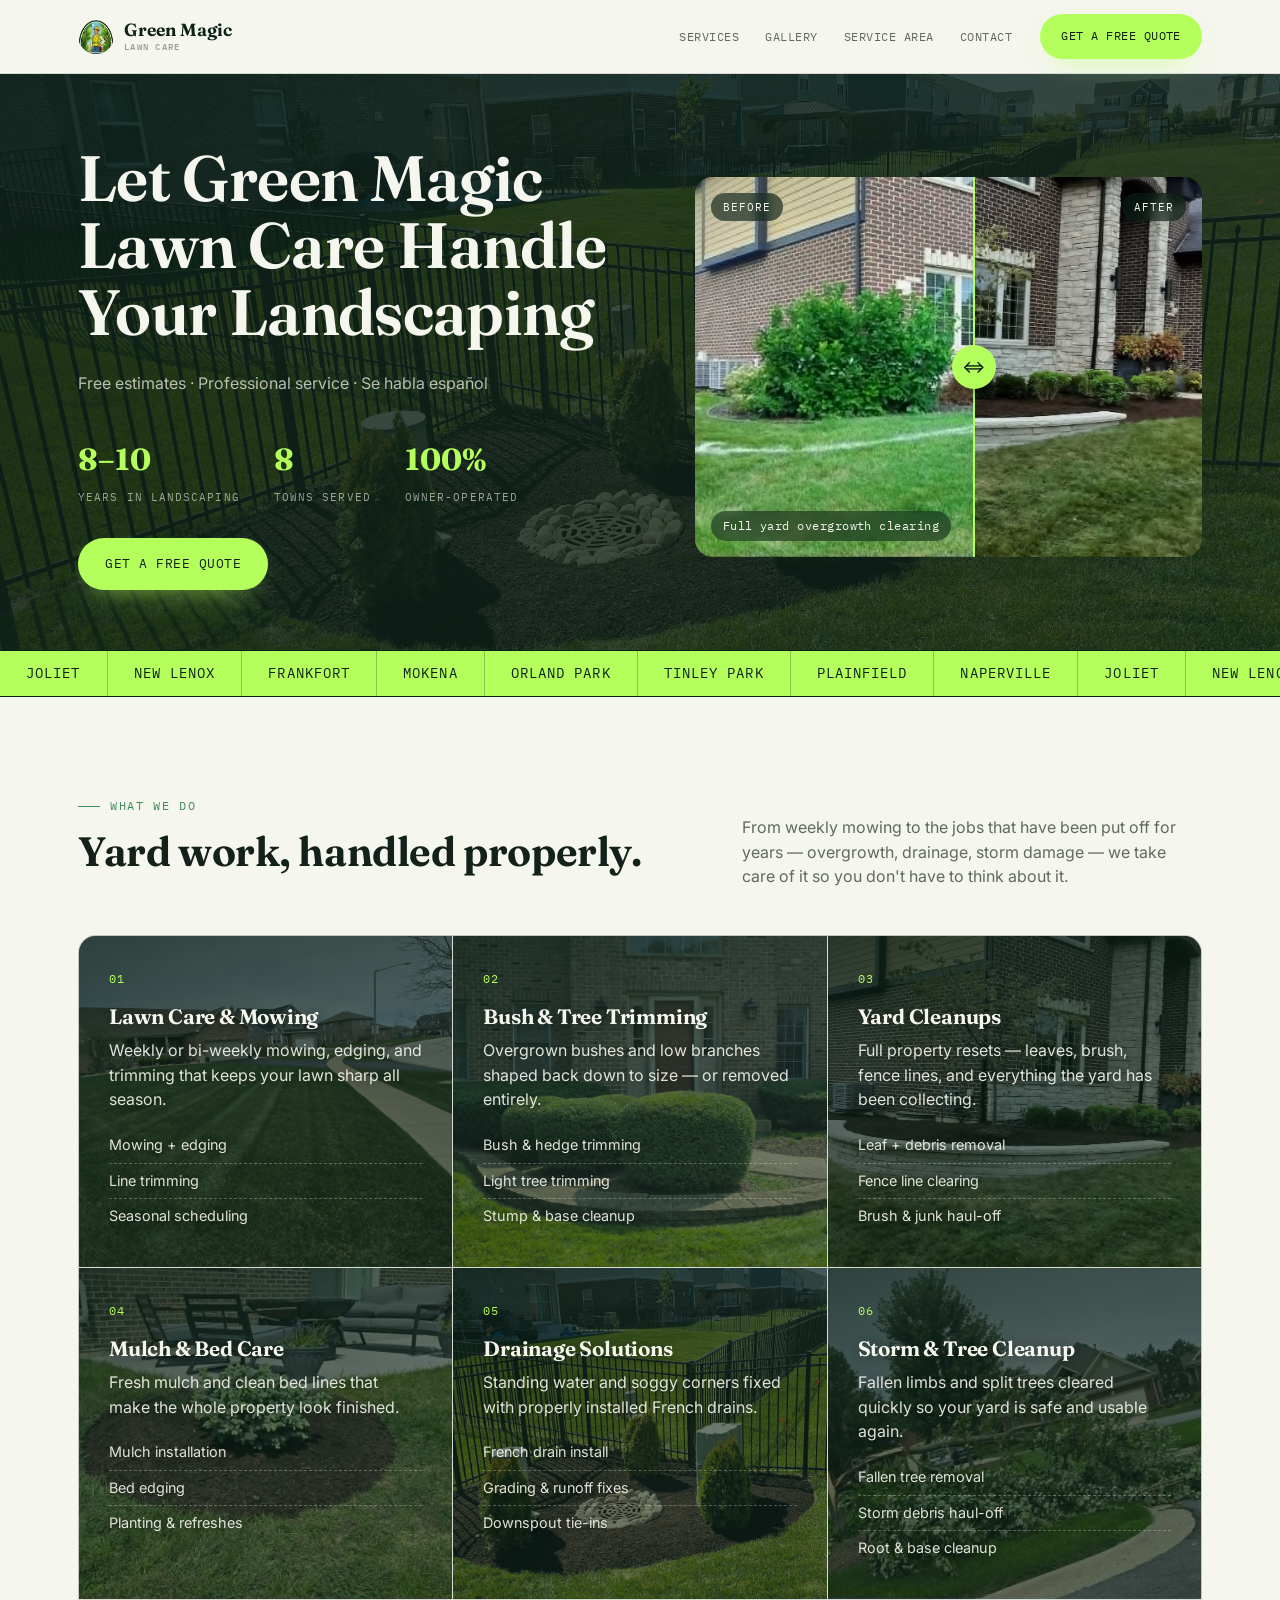
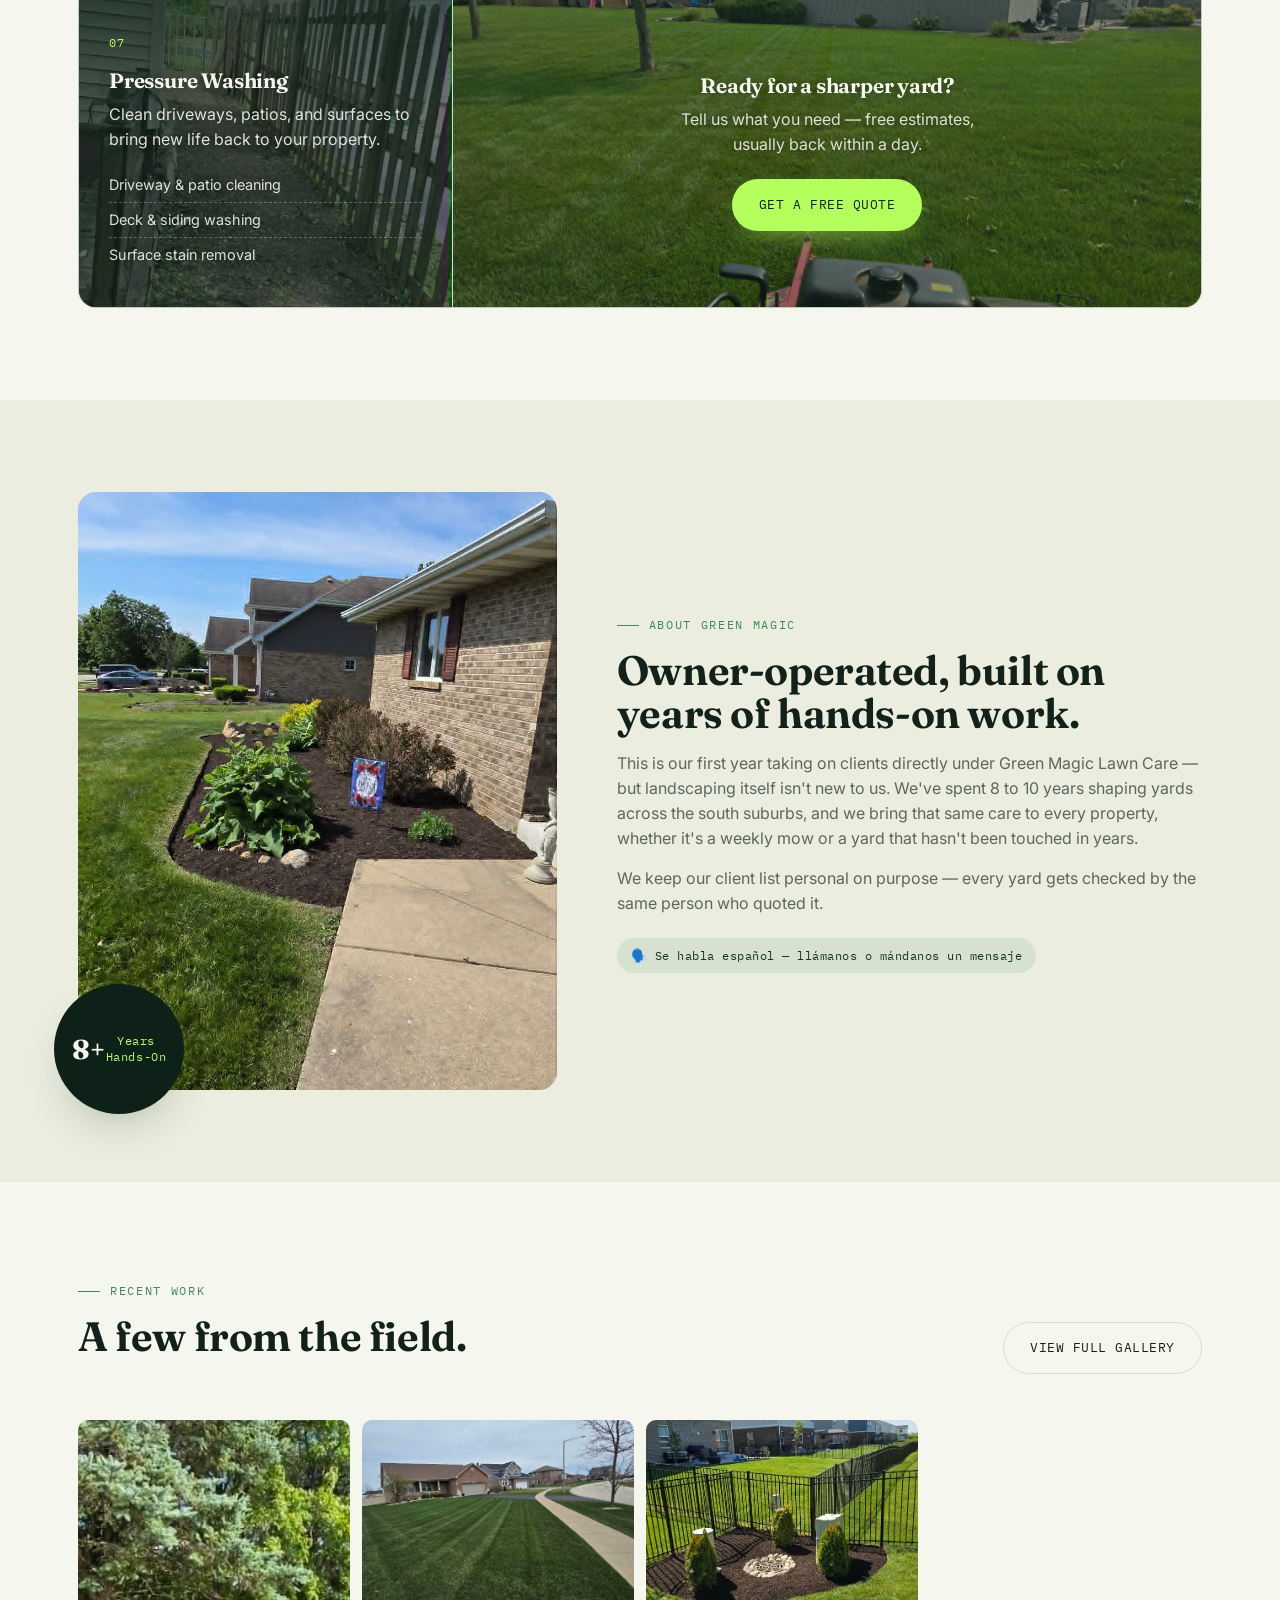
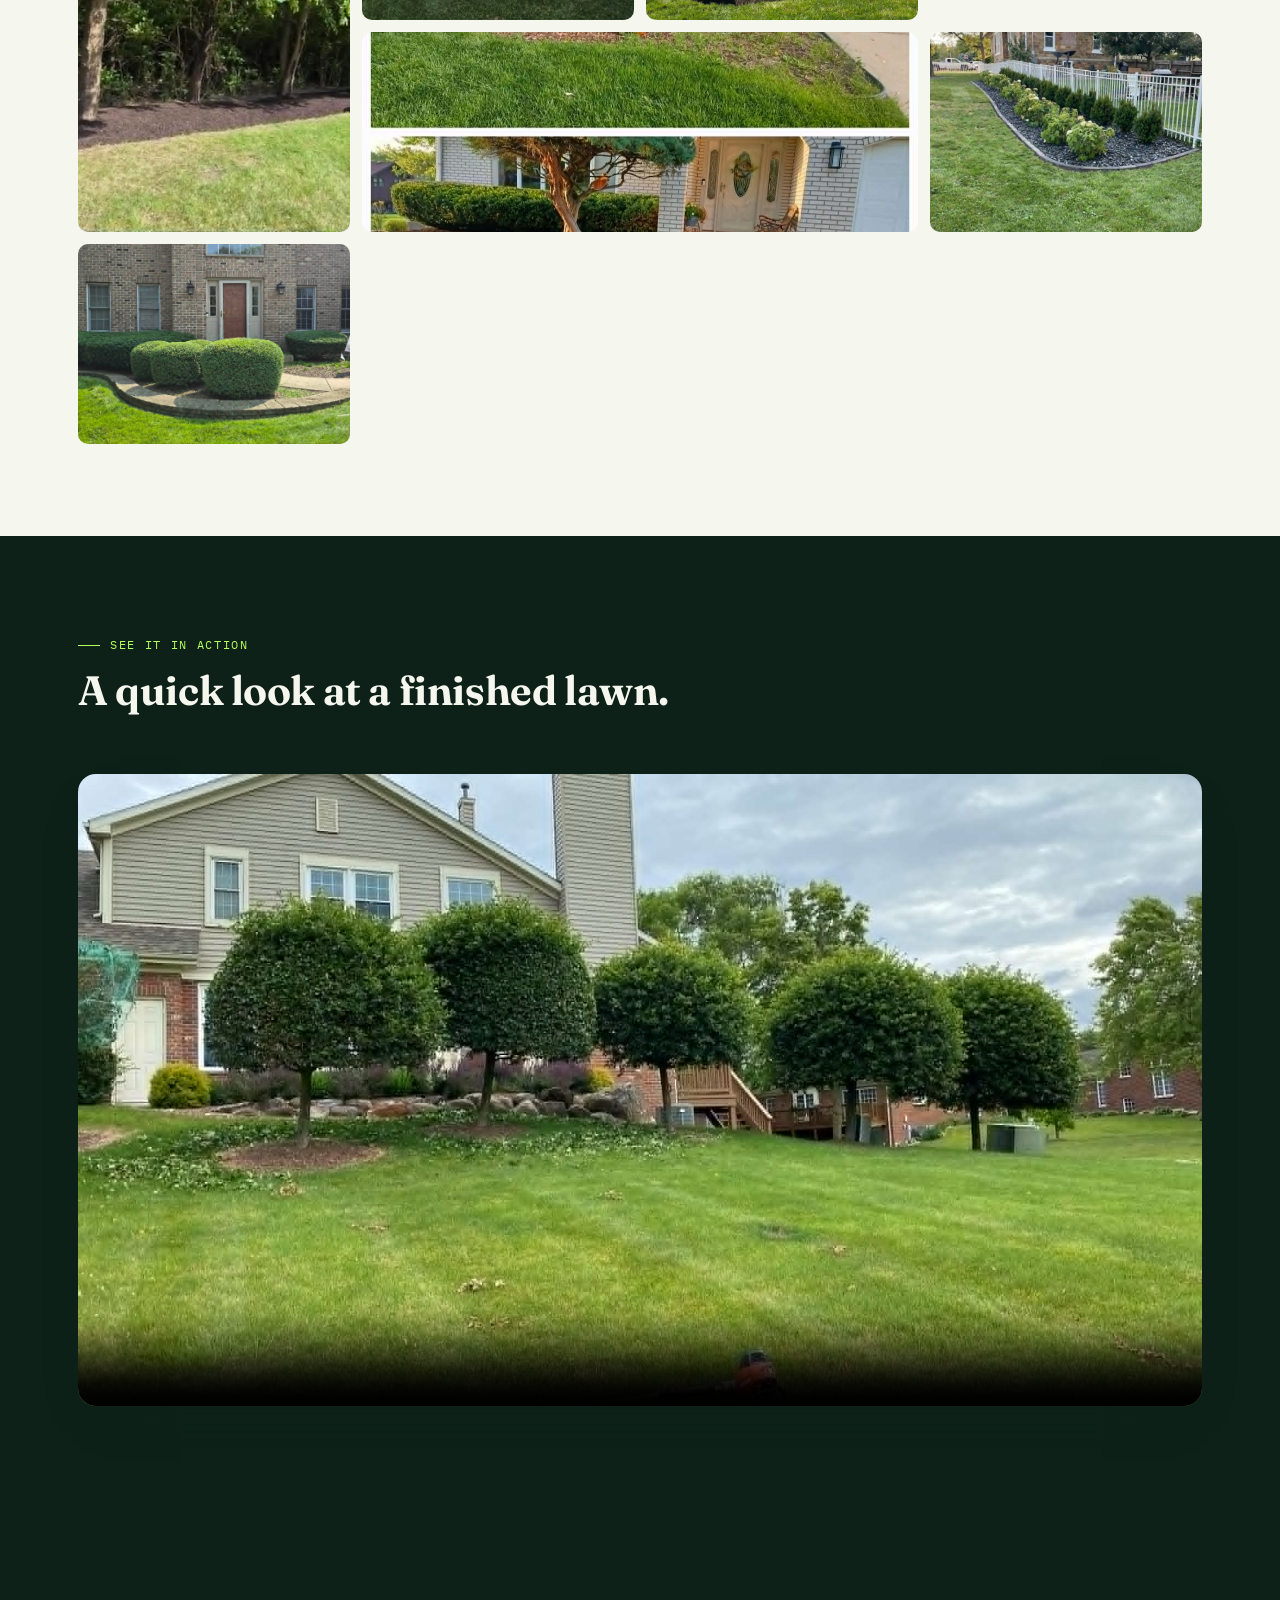
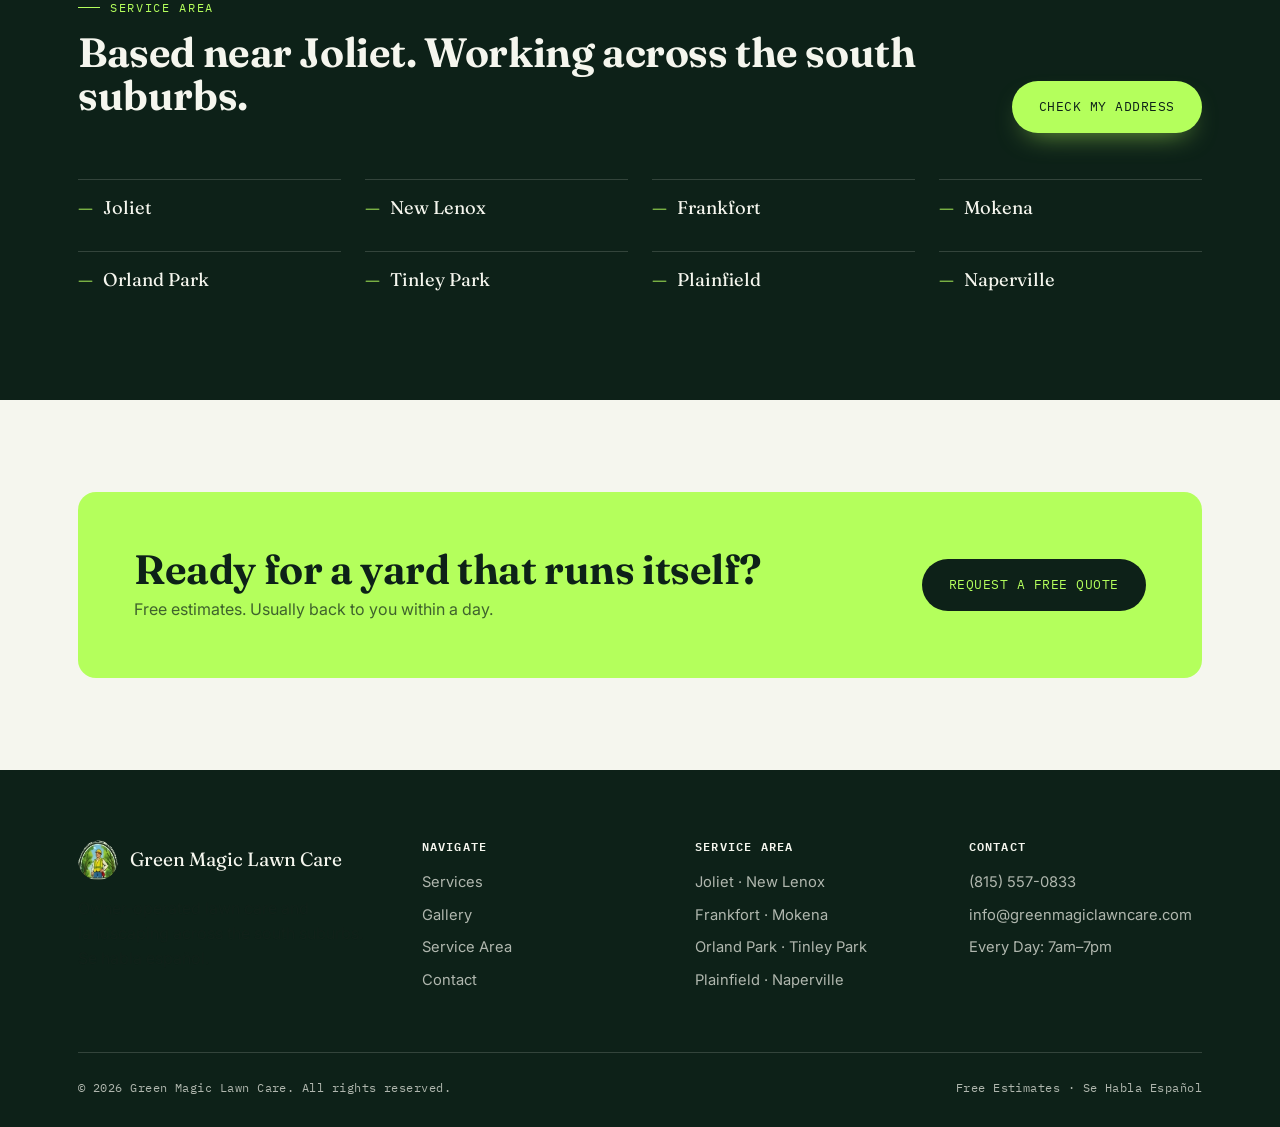
==== index.html @ 5eace09e "complete overhaul for mobile" ====
<!DOCTYPE html>
<html lang="en">
<head>
<meta charset="UTF-8">
<meta name="viewport" content="width=device-width, initial-scale=1.0">
<title>Green Magic Lawn Care — Landscaping in Joliet, New Lenox & the Southwest Suburbs</title>
<meta name="description" content="Green Magic Lawn Care provides lawn care, cleanups, bush &amp; tree trimming, mulch, and drainage work across Joliet, New Lenox, Frankfort, Mokena, Orland Park, Tinley Park, Plainfield &amp; Naperville. Se habla español.">
<link rel="icon" href="photos/green_magic_lawn_care_logo_transparent.png">
<link rel="preconnect" href="https://fonts.googleapis.com">
<link href="https://fonts.googleapis.com/css2?family=Fraunces:opsz,wght@9..144,500;9..144,600;9..144,650&family=Inter:wght@400;500;600&family=IBM+Plex+Mono:wght@500;600&display=swap" rel="stylesheet">
<link rel="stylesheet" href="css/style.css">
</head>
<body>

<header class="site-header">
  <nav class="nav">
    <a href="index.html" class="brand">
      <img src="photos/green_magic_lawn_care_logo_transparent.png" alt="Green Magic Lawn Care logo">
      <span>Green Magic<span class="sub">Lawn Care</span></span>
    </a>
    <button class="nav-toggle" type="button" aria-label="Open menu" aria-expanded="false" aria-controls="nav-menu">
      <span class="nav-toggle-bars" aria-hidden="true"></span>
    </button>
    <div class="nav-menu" id="nav-menu">
      <div class="nav-links">
        <a href="index.html#services">Services</a>
        <a href="gallery.html">Gallery</a>
        <a href="index.html#areas">Service Area</a>
        <a href="contact.html">Contact</a>
      </div>
      <a href="contact.html" class="btn btn-primary nav-menu-cta">Get a Free Quote</a>
    </div>
  </nav>
</header>

<!-- HERO -->
<section class="hero">
  <div class="wrap hero-grid">
    <div class="hero-copy">
      <h1>Let Green Magic Lawn Care Handle Your Landscaping</h1>
      <p class="hero-tagline">Free estimates · Professional service · Se habla español</p>
      <div class="hero-stats">
        <div class="stat"><b>8–10</b><span>Years in Landscaping</span></div>
        <div class="stat"><b>8</b><span>Towns Served</span></div>
        <div class="stat"><b>100%</b><span>Owner-Operated</span></div>
      </div>
      <a href="contact.html" class="btn btn-primary" style="margin-top: 30px;">Get a Free Quote</a>
    </div>
    <div class="hero-media">
      <div class="ba-slider">
        <span class="ba-tag before">Before</span>
        <span class="ba-tag after">After</span>
        <img class="ba-img" src="photos/overgrownafter2.jpg" alt="Cleared yard after Green Magic Lawn Care service">
        <div class="ba-before-wrap"><img src="photos/overgrownbefore2.jpg" alt="Overgrown yard before service"></div>
        <div class="ba-handle"></div>
        <input class="ba-range" type="range" min="0" max="100" value="55" aria-label="Drag to compare before and after">
        <span class="ba-caption">Full yard overgrowth clearing</span>
      </div>
    </div>
  </div>

  <div class="ticker" aria-hidden="true">
    <div class="ticker-track">
      <span>Joliet</span><span>New Lenox</span><span>Frankfort</span><span>Mokena</span><span>Orland Park</span><span>Tinley Park</span><span>Plainfield</span><span>Naperville</span>
      <span>Joliet</span><span>New Lenox</span><span>Frankfort</span><span>Mokena</span><span>Orland Park</span><span>Tinley Park</span><span>Plainfield</span><span>Naperville</span>
    </div>
  </div>
</section>

<!-- SERVICES -->
<section id="services">
  <div class="wrap">
    <div class="section-head">
      <div>
        <div class="eyebrow">What We Do</div>
        <h2>Yard work, handled properly.</h2>
      </div>
      <p>From weekly mowing to the jobs that have been put off for years — overgrowth, drainage, storm damage — we take care of it so you don't have to think about it.</p>
    </div>

    <div class="services-grid">
      <div class="service-card has-photo">
        <img class="service-bg" src="photos/cleanlawn.jpg" alt="" aria-hidden="true">
        <span class="num">01</span>
        <h3>Lawn Care &amp; Mowing</h3>
        <p>Weekly or bi-weekly mowing, edging, and trimming that keeps your lawn sharp all season.</p>
        <ul><li>Mowing + edging</li><li>Line trimming</li><li>Seasonal scheduling</li></ul>
      </div>
      <div class="service-card has-photo">
        <img class="service-bg" src="photos/mediumbushafter.jpg" alt="" aria-hidden="true">
        <span class="num">02</span>
        <h3>Bush &amp; Tree Trimming</h3>
        <p>Overgrown bushes and low branches shaped back down to size — or removed entirely.</p>
        <ul><li>Bush &amp; hedge trimming</li><li>Light tree trimming</li><li>Stump &amp; base cleanup</li></ul>
      </div>
      <div class="service-card has-photo">
        <img class="service-bg" src="photos/overgrownafter2.jpg" alt="" aria-hidden="true">
        <span class="num">03</span>
        <h3>Yard Cleanups</h3>
        <p>Full property resets — leaves, brush, fence lines, and everything the yard has been collecting.</p>
        <ul><li>Leaf + debris removal</li><li>Fence line clearing</li><li>Brush &amp; junk haul-off</li></ul>
      </div>
      <div class="service-card has-photo">
        <img class="service-bg" src="photos/lawnplantafter.jpg" alt="" aria-hidden="true">
        <span class="num">04</span>
        <h3>Mulch &amp; Bed Care</h3>
        <p>Fresh mulch and clean bed lines that make the whole property look finished.</p>
        <ul><li>Mulch installation</li><li>Bed edging</li><li>Planting &amp; refreshes</li></ul>
      </div>
      <div class="service-card has-photo">
        <img class="service-bg" src="photos/bigdrainafter.jpg" alt="" aria-hidden="true">
        <span class="num">05</span>
        <h3>Drainage Solutions</h3>
        <p>Standing water and soggy corners fixed with properly installed French drains.</p>
        <ul><li>French drain install</li><li>Grading &amp; runoff fixes</li><li>Downspout tie-ins</li></ul>
      </div>
      <div class="service-card has-photo">
        <img class="service-bg" src="photos/fallentree.jpg" alt="" aria-hidden="true">
        <span class="num">06</span>
        <h3>Storm &amp; Tree Cleanup</h3>
        <p>Fallen limbs and split trees cleared quickly so your yard is safe and usable again.</p>
        <ul><li>Fallen tree removal</li><li>Storm debris haul-off</li><li>Root &amp; base cleanup</li></ul>
      </div>
      <div class="service-card has-photo">
        <img class="service-bg" src="photos/alleyclean.jpg" alt="" aria-hidden="true">
        <span class="num">07</span>
        <h3>Pressure Washing</h3>
        <p>Clean driveways, patios, and surfaces to bring new life back to your property.</p>
        <ul><li>Driveway &amp; patio cleaning</li><li>Deck &amp; siding washing</li><li>Surface stain removal</li></ul>
      </div>
      <div class="service-card service-fill">
        <img class="service-bg" src="photos/cleanlawn%20(5).jpg" alt="" aria-hidden="true">
        <div class="service-fill-copy">
          <h3>Ready for a sharper yard?</h3>
          <p>Tell us what you need — free estimates, usually back within a day.</p>
          <a href="contact.html" class="btn btn-primary">Get a Free Quote</a>
        </div>
      </div>
    </div>
  </div>
</section>

<!-- ABOUT -->
<section class="bg-dim">
  <div class="wrap about-grid">
    <div class="about-media">
      <img src="photos/frontafter.jpg" alt="Green Magic Lawn Care finished front yard project">
      <div class="about-badge"><b>8+</b>Years<br>Hands-On</div>
    </div>
    <div>
      <div class="eyebrow">About Green Magic</div>
      <h2>Owner-operated, built on years of hands-on work.</h2>
      <p>This is our first year taking on clients directly under Green Magic Lawn Care — but landscaping itself isn't new to us. We've spent 8 to 10 years shaping yards across the south suburbs, and we bring that same care to every property, whether it's a weekly mow or a yard that hasn't been touched in years.</p>
      <p>We keep our client list personal on purpose — every yard gets checked by the same person who quoted it.</p>
      <span class="lang-note">🗣️ Se habla español — llámanos o mándanos un mensaje</span>
    </div>
  </div>
</section>

<!-- GALLERY PREVIEW -->
<section>
  <div class="wrap">
    <div class="section-head">
      <div>
        <div class="eyebrow">Recent Work</div>
        <h2>A few from the field.</h2>
      </div>
      <a href="gallery.html" class="btn btn-outline-dark">View Full Gallery</a>
    </div>
    <div class="gallery-grid">
      <a href="gallery.html" class="tall"><img src="photos/forestafter.jpg" alt="Cleared tree line"><span>Tree line clearing</span></a>
      <a href="gallery.html"><img src="photos/cleanlawn.jpg" alt="Freshly mowed lawn"><span>Weekly mowing</span></a>
      <a href="gallery.html"><img src="photos/bigdrainafter.jpg" alt="French drain installation"><span>French drain install</span></a>
      <a href="gallery.html" class="wide"><img src="photos/frontlawncollage.jpg" alt="Front yard cleanup collage"><span>Front yard cleanup</span></a>
      <a href="gallery.html"><img src="photos/whitefenceafter.jpg" alt="Fence line cleared"><span>Fence line clearing</span></a>
      <a href="gallery.html"><img src="photos/mediumbushafter.jpg" alt="Trimmed bush"><span>Bush trimming</span></a>
    </div>
  </div>
</section>

<!-- VIDEO -->
<section class="bg-forest">
  <div class="wrap">
    <div class="section-head">
      <div>
        <div class="eyebrow">See It In Action</div>
        <h2>A quick look at a finished lawn.</h2>
      </div>
    </div>
    <div class="video-frame">
      <video controls preload="metadata" poster="photos/biglawn.jpg">
        <source src="photos/lawnvideo.mp4" type="video/mp4">
      </video>
    </div>
  </div>
</section>

<!-- AREAS -->
<section id="areas" class="bg-forest">
  <div class="wrap">
    <div class="section-head">
      <div>
        <div class="eyebrow">Service Area</div>
        <h2>Based near Joliet. Working across the south suburbs.</h2>
      </div>
      <a href="contact.html" class="btn btn-primary">Check My Address</a>
    </div>
    <div class="areas-list">
      <div>Joliet</div><div>New Lenox</div><div>Frankfort</div><div>Mokena</div>
      <div>Orland Park</div><div>Tinley Park</div><div>Plainfield</div><div>Naperville</div>
    </div>
  </div>
</section>

<!-- CTA -->
<section>
  <div class="wrap">
    <div class="cta-band">
      <div>
        <h2>Ready for a yard that runs itself?</h2>
        <p>Free estimates. Usually back to you within a day.</p>
      </div>
      <a href="contact.html" class="btn" style="background:var(--forest-deep); color:var(--sprout);">Request a Free Quote</a>
    </div>
  </div>
</section>

<footer class="site-footer">
  <div class="wrap">
    <div class="footer-grid">
      <div>
        <div class="footer-brand">
          <img src="photos/green_magic_lawn_care_logo_transparent.png" alt="Green Magic Lawn Care logo">
          <span>Green Magic Lawn Care</span>
        </div>
        <p>Owner-operated lawn care and landscaping across the south suburbs. Se habla español.</p>
      </div>
      <div>
        <h4>Navigate</h4>
        <ul>
          <li><a href="index.html#services">Services</a></li>
          <li><a href="gallery.html">Gallery</a></li>
          <li><a href="index.html#areas">Service Area</a></li>
          <li><a href="contact.html">Contact</a></li>
        </ul>
      </div>
      <div>
        <h4>Service Area</h4>
        <ul>
          <li>Joliet · New Lenox</li>
          <li>Frankfort · Mokena</li>
          <li>Orland Park · Tinley Park</li>
          <li>Plainfield · Naperville</li>
        </ul>
      </div>
      <div>
        <h4>Contact</h4>
        <ul>
          <li><a href="tel:+18155570833">(815) 557-0833</a></li>
          <li><a href="mailto:info@greenmagiclawncare.com">info@greenmagiclawncare.com</a></li>
          <li>Every Day: 7am–7pm</li>
        </ul>
      </div>
    </div>
    <div class="footer-bottom">
      <span>© 2026 Green Magic Lawn Care. All rights reserved.</span>
      <span>Free Estimates · Se Habla Español</span>
    </div>
  </div>
</footer>

<script src="js/main.js"></script>
</body>
</html>
---- css/style.css ----
/* ============================================================
   GREEN MAGIC LAWN CARE — design tokens
   ============================================================ */
:root {
  --forest: #16342A;
  --forest-deep: #0D2118;
  --moss: #3F8A5C;
  --sprout: #B4FF5C;
  --sprout-dim: #8FE04A;
  --clay: #8A5232;
  --paper: #F5F6EE;
  --paper-dim: #EBEEDF;
  --ink: #12211A;
  --ink-soft: rgba(18, 33, 26, 0.66);
  --ink-faint: rgba(18, 33, 26, 0.42);
  --line: rgba(18, 33, 26, 0.12);
  --line-on-dark: rgba(245, 246, 238, 0.16);

  --display: "Fraunces", "Iowan Old Style", Georgia, serif;
  --body: "Inter", -apple-system, BlinkMacSystemFont, "Segoe UI", sans-serif;
  --mono: "IBM Plex Mono", ui-monospace, SFMono-Regular, Menlo, monospace;

  --radius: 18px;
  --radius-sm: 10px;
  --container: 1180px;
  --shadow-soft: 0 20px 50px -25px rgba(13, 33, 24, 0.45);
}

* { box-sizing: border-box; }
html { scroll-behavior: smooth; }

body {
  margin: 0;
  background: var(--paper);
  color: var(--ink);
  font-family: var(--body);
  font-size: 16px;
  line-height: 1.55;
  -webkit-font-smoothing: antialiased;
}

img { max-width: 100%; display: block; }
a { color: inherit; text-decoration: none; }

.wrap {
  max-width: var(--container);
  margin: 0 auto;
  padding: 0 28px;
}

h1, h2, h3, h4 {
  font-family: var(--display);
  font-weight: 650;
  line-height: 1.05;
  margin: 0 0 0.4em;
  letter-spacing: -0.01em;
}

h1 { font-size: clamp(2.6rem, 5vw, 4.4rem); font-weight: 620; }
h2 { font-size: clamp(1.9rem, 3.2vw, 2.7rem); }
h3 { font-size: 1.3rem; }

p { margin: 0 0 1em; color: var(--ink-soft); }

.eyebrow {
  font-family: var(--mono);
  font-size: 0.74rem;
  letter-spacing: 0.14em;
  text-transform: uppercase;
  color: var(--moss);
  display: inline-flex;
  align-items: center;
  gap: 10px;
  margin-bottom: 14px;
}
.eyebrow::before {
  content: "";
  width: 22px;
  height: 1px;
  background: var(--moss);
}

:focus-visible {
  outline: 3px solid var(--sprout);
  outline-offset: 3px;
}

@media (prefers-reduced-motion: reduce) {
  * { animation-duration: 0.01ms !important; animation-iteration-count: 1 !important; transition-duration: 0.01ms !important; scroll-behavior: auto !important; }
}

/* ============================================================
   BUTTONS
   ============================================================ */
.btn {
  display: inline-flex;
  align-items: center;
  gap: 10px;
  font-family: var(--mono);
  font-size: 0.82rem;
  letter-spacing: 0.04em;
  text-transform: uppercase;
  padding: 15px 26px;
  border-radius: 100px;
  border: 1px solid transparent;
  cursor: pointer;
  transition: transform 0.2s ease, box-shadow 0.2s ease, background 0.2s ease;
  white-space: nowrap;
}
.btn:hover { transform: translateY(-2px); }

.btn-primary {
  background: var(--sprout);
  color: var(--forest-deep);
  box-shadow: 0 12px 28px -14px rgba(180, 255, 92, 0.7);
}
.btn-primary:hover { background: #c4ff7a; }

.btn-ghost {
  background: transparent;
  border-color: var(--line-on-dark);
  color: inherit;
}
.btn-ghost:hover { border-color: var(--sprout); color: var(--sprout); }

.btn-outline-dark {
  background: transparent;
  border-color: var(--line);
  color: var(--ink);
}
.btn-outline-dark:hover { border-color: var(--forest); background: var(--forest); color: var(--paper); }

/* ============================================================
   NAV
   ============================================================ */
.site-header {
  position: sticky;
  top: 0;
  z-index: 50;
  background: rgba(245, 246, 238, 0.92);
  backdrop-filter: blur(10px);
  border-bottom: 1px solid var(--line);
}
.nav {
  display: flex;
  align-items: center;
  justify-content: space-between;
  gap: 20px;
  padding: 14px 28px;
  max-width: var(--container);
  margin: 0 auto;
  position: relative;
}
.brand {
  display: flex;
  align-items: center;
  gap: 10px;
  font-family: var(--display);
  font-size: 1.1rem;
  font-weight: 650;
  color: var(--forest-deep);
  min-width: 0;
  flex-shrink: 1;
}
.brand img { width: 36px; height: 36px; border-radius: 50%; flex-shrink: 0; }
.brand > span { min-width: 0; line-height: 1.15; }
.brand .sub {
  display: block;
  font-family: var(--mono);
  font-size: 0.58rem;
  letter-spacing: 0.14em;
  text-transform: uppercase;
  color: var(--ink-faint);
  font-weight: 500;
  margin-top: 2px;
}
.nav-menu {
  display: flex;
  align-items: center;
  gap: 28px;
  margin-left: auto;
}
.nav-links {
  display: flex;
  align-items: center;
  gap: 26px;
  font-family: var(--mono);
  font-size: 0.78rem;
  text-transform: uppercase;
  letter-spacing: 0.04em;
}
.nav-links a { color: var(--ink-soft); position: relative; padding: 4px 0; }
.nav-links a:hover, .nav-links a.active { color: var(--forest-deep); }
.nav-links a.active::after {
  content: "";
  position: absolute;
  left: 0; right: 0; bottom: -4px;
  height: 2px;
  background: var(--sprout-dim);
}
.nav-menu-cta {
  padding: 12px 20px;
  font-size: 0.76rem;
}
.nav-toggle {
  display: none;
  align-items: center;
  justify-content: center;
  width: 42px;
  height: 42px;
  border-radius: 12px;
  border: 1px solid var(--line);
  background: var(--paper);
  cursor: pointer;
  flex-shrink: 0;
  padding: 0;
  color: var(--forest-deep);
}
.nav-toggle-bars,
.nav-toggle-bars::before,
.nav-toggle-bars::after {
  display: block;
  width: 18px;
  height: 2px;
  background: currentColor;
  border-radius: 2px;
  transition: transform 0.2s ease, opacity 0.2s ease;
  position: relative;
}
.nav-toggle-bars::before,
.nav-toggle-bars::after {
  content: "";
  position: absolute;
  left: 0;
}
.nav-toggle-bars::before { top: -6px; }
.nav-toggle-bars::after { top: 6px; }
.site-header.nav-open .nav-toggle-bars { background: transparent; }
.site-header.nav-open .nav-toggle-bars::before {
  top: 0;
  transform: rotate(45deg);
}
.site-header.nav-open .nav-toggle-bars::after {
  top: 0;
  transform: rotate(-45deg);
}

@media (max-width: 900px) {
  .nav {
    padding: 10px 16px;
    gap: 12px;
  }
  .brand {
    font-size: 0.95rem;
    gap: 8px;
  }
  .brand img { width: 30px; height: 30px; }
  .brand .sub {
    font-size: 0.5rem;
    letter-spacing: 0.1em;
  }
  .nav-toggle { display: inline-flex; }
  .nav-menu {
    display: none;
    position: absolute;
    top: calc(100% + 1px);
    left: 0;
    right: 0;
    margin: 0;
    flex-direction: column;
    align-items: stretch;
    gap: 0;
    background: var(--paper);
    border-bottom: 1px solid var(--line);
    padding: 12px 16px 20px;
    box-shadow: 0 18px 40px -24px rgba(13, 33, 24, 0.45);
  }
  .site-header.nav-open .nav-menu {
    display: flex;
  }
  .nav-links {
    flex-direction: column;
    align-items: stretch;
    gap: 0;
    font-size: 0.84rem;
  }
  .nav-links a {
    padding: 14px 4px;
    border-bottom: 1px solid var(--line);
    color: var(--forest-deep);
  }
  .nav-links a.active::after { display: none; }
  .nav-links a.active {
    color: var(--moss);
  }
  .nav-menu-cta {
    margin-top: 16px;
    width: 100%;
    justify-content: center;
    padding: 14px 20px;
  }
}

/* ============================================================
   HERO
   ============================================================ */
.hero {
  background: linear-gradient(135deg, rgba(13,33,24,0.88) 0%, rgba(13,33,24,0.75) 100%), url('../photos/bigdrainafter.jpg');
  background-size: cover;
  background-position: center;
  color: var(--paper);
  position: relative;
  overflow: hidden;
  padding: 70px 0 0;
}
.hero::before {
  content: "";
  position: absolute; inset: 0;
  background: none;
  pointer-events: none;
}
.hero-grid {
  position: relative;
  display: grid;
  grid-template-columns: 1.05fr 0.95fr;
  gap: 56px;
  align-items: center;
  padding-bottom: 60px;
}
.hero-copy p.lede {
  color: rgba(245,246,238,0.72);
  font-size: 1.08rem;
  max-width: 46ch;
}
.hero-copy p.hero-tagline {
  color: rgba(245,246,238,0.72);
  font-size: 1rem;
  max-width: 50ch;
  margin: 20px 0 30px;
}
.hero h1 { color: var(--paper); }
.hero h1 em {
  font-style: normal;
  color: var(--sprout);
}
.hero-actions { display: flex; gap: 14px; flex-wrap: wrap; margin: 30px 0 40px; }

.hero-stats {
  display: flex;
  gap: 34px;
  flex-wrap: wrap;
  margin-top: 40px;
}
.hero-stats .stat b {
  display: block;
  font-family: var(--display);
  font-size: 1.9rem;
  color: var(--sprout);
}
.hero-stats .stat span {
  font-family: var(--mono);
  font-size: 0.68rem;
  letter-spacing: 0.1em;
  text-transform: uppercase;
  color: rgba(245,246,238,0.6);
}

/* ---- before/after slider (signature element) ---- */
.ba-slider {
  position: relative;
  aspect-ratio: 4 / 3;
  border-radius: var(--radius);
  overflow: hidden;
  box-shadow: var(--shadow-soft);
  user-select: none;
  touch-action: pan-y;
}
.ba-slider .ba-img {
  position: absolute; inset: 0; width: 100%; height: 100%;
  object-fit: cover;
}
.ba-slider .ba-before-wrap {
  position: absolute; inset: 0; width: 50%; overflow: hidden;
}
.ba-slider .ba-before-wrap img { width: var(--ba-img-w, 100%); max-width: none; height: 100%; object-fit: cover; }
.ba-tag {
  position: absolute; top: 16px; z-index: 3;
  font-family: var(--mono); font-size: 0.66rem; letter-spacing: 0.1em; text-transform: uppercase;
  padding: 6px 12px; border-radius: 100px; background: rgba(13,33,24,0.65); color: var(--paper);
  backdrop-filter: blur(4px);
}
.ba-tag.after { right: 16px; }
.ba-tag.before { left: 16px; }
.ba-handle {
  position: absolute; top: 0; bottom: 0; left: 50%;
  width: 2px; background: var(--sprout);
  transform: translateX(-1px);
  z-index: 4; pointer-events: none;
}
.ba-handle::after {
  content: "⇔";
  position: absolute; top: 50%; left: 50%;
  transform: translate(-50%, -50%);
  width: 44px; height: 44px; border-radius: 50%;
  background: var(--sprout); color: var(--forest-deep);
  display: flex; align-items: center; justify-content: center;
  font-size: 1.1rem; box-shadow: 0 8px 18px -6px rgba(0,0,0,0.5);
}
.ba-range {
  position: absolute; inset: 0; width: 100%; height: 100%;
  margin: 0; opacity: 0; cursor: ew-resize; z-index: 5;
  -webkit-appearance: none; appearance: none;
}
.ba-caption {
  position: absolute; left: 16px; bottom: 16px; z-index: 3;
  font-family: var(--mono); font-size: 0.72rem; letter-spacing: 0.04em;
  color: var(--paper); background: rgba(13,33,24,0.55); padding: 6px 12px; border-radius: 100px;
  backdrop-filter: blur(4px);
}

/* ---- service area ticker ---- */
.ticker {
  background: var(--sprout);
  color: var(--forest-deep);
  overflow: hidden;
  border-top: 1px solid var(--forest-deep);
  border-bottom: 1px solid var(--forest-deep);
}
.ticker-track {
  display: flex;
  width: max-content;
  animation: ticker 32s linear infinite;
}
.ticker-track span {
  font-family: var(--mono);
  font-size: 0.85rem;
  letter-spacing: 0.08em;
  text-transform: uppercase;
  padding: 12px 26px;
  white-space: nowrap;
  border-right: 1px solid rgba(13,33,24,0.25);
}
@keyframes ticker {
  from { transform: translateX(0); }
  to { transform: translateX(-50%); }
}

/* ============================================================
   SECTIONS
   ============================================================ */
section { padding: 92px 0; }
.section-head {
  display: flex;
  justify-content: space-between;
  align-items: flex-end;
  gap: 30px;
  margin-bottom: 46px;
}
.section-head p { max-width: 46ch; margin: 0; }
.section-tight { padding-top: 48px; }

.bg-forest { background: var(--forest-deep); color: var(--paper); }
.bg-forest p { color: rgba(245,246,238,0.68); }
.bg-forest .eyebrow { color: var(--sprout); }
.bg-forest .eyebrow::before { background: var(--sprout); }
.bg-dim { background: var(--paper-dim); }

/* services */
.services-grid {
  display: grid;
  grid-template-columns: repeat(3, 1fr);
  gap: 1px;
  background: var(--line);
  border: 1px solid var(--line);
  border-radius: var(--radius);
  overflow: hidden;
}
.service-card {
  background: var(--paper);
  padding: 34px 30px;
  transition: filter 0.35s ease;
  position: relative;
  overflow: hidden;
  isolation: isolate;
}
.service-card:hover { background: #fff; }
.service-card .service-bg {
  position: absolute;
  inset: 0;
  width: 100%;
  height: 100%;
  object-fit: cover;
  z-index: 0;
  pointer-events: none;
}
.service-card.has-photo {
  color: var(--paper);
  background: var(--forest-deep);
}
.service-card.has-photo::after {
  content: "";
  position: absolute;
  inset: 0;
  z-index: 1;
  background: linear-gradient(
    165deg,
    rgba(13, 33, 24, 0.82) 0%,
    rgba(13, 33, 24, 0.62) 45%,
    rgba(13, 33, 24, 0.52) 100%
  );
  transition: background 0.35s ease;
  pointer-events: none;
}
.service-card.has-photo:hover::after {
  background: linear-gradient(
    165deg,
    rgba(13, 33, 24, 0.74) 0%,
    rgba(13, 33, 24, 0.52) 45%,
    rgba(13, 33, 24, 0.42) 100%
  );
}
.service-card.has-photo > *:not(.service-bg) {
  position: relative;
  z-index: 2;
}
.service-card.has-photo p,
.service-card.has-photo li {
  color: rgba(245, 246, 238, 0.9);
  text-shadow: 0 1px 10px rgba(0, 0, 0, 0.35);
}
.service-card.has-photo h3 {
  text-shadow: 0 1px 12px rgba(0, 0, 0, 0.4);
}
.service-card.has-photo .num { color: var(--sprout); }
.service-card.has-photo li { border-top-color: rgba(245, 246, 238, 0.28); }
.service-card .num {
  font-family: var(--mono);
  font-size: 0.72rem;
  color: var(--moss);
  letter-spacing: 0.08em;
  margin-bottom: 18px;
  display: block;
}
.service-card h3 { margin-bottom: 10px; }
.service-card ul {
  list-style: none; padding: 0; margin: 16px 0 0;
  font-size: 0.9rem; color: var(--ink-soft);
}
.service-card li { padding: 6px 0; border-top: 1px dashed var(--line); }
.service-card li:first-child { border-top: none; }
.service-card.service-fill {
  grid-column: span 2;
  min-height: 100%;
  padding: 34px 30px;
  background: var(--forest-deep);
  color: var(--paper);
  display: flex;
  align-items: center;
  justify-content: center;
  text-align: center;
}
.service-card.service-fill::after {
  content: "";
  position: absolute;
  inset: 0;
  z-index: 1;
  background: rgba(13, 33, 24, 0.45);
  pointer-events: none;
}
.service-card.service-fill .service-fill-copy {
  position: relative;
  z-index: 2;
  max-width: 34ch;
}
.service-card.service-fill h3 {
  margin-bottom: 10px;
  text-shadow: 0 1px 12px rgba(0, 0, 0, 0.4);
}
.service-card.service-fill p {
  color: rgba(245, 246, 238, 0.88);
  margin-bottom: 22px;
  text-shadow: 0 1px 10px rgba(0, 0, 0, 0.35);
}
.service-card.service-fill .service-bg {
  position: absolute;
  inset: 0;
  width: 100%;
  height: 100%;
  object-fit: cover;
}

@media (max-width: 900px) {
  .services-grid { grid-template-columns: 1fr; }
  .service-card.service-fill {
    grid-column: auto;
    min-height: 220px;
  }
}

/* about split */
.about-grid {
  display: grid;
  grid-template-columns: 0.9fr 1.1fr;
  gap: 60px;
  align-items: center;
}
.about-media { position: relative; }
.about-media img {
  border-radius: var(--radius);
  aspect-ratio: 4/5;
  object-fit: cover;
}
.about-badge {
  position: absolute; left: -24px; bottom: -24px;
  background: var(--forest-deep); color: var(--sprout);
  border-radius: 50%; width: 130px; height: 130px;
  display: flex; align-items: center; justify-content: center;
  text-align: center; font-family: var(--mono); font-size: 0.72rem;
  letter-spacing: 0.05em; line-height: 1.35; padding: 10px;
  box-shadow: var(--shadow-soft);
}
.about-badge b { display: block; font-family: var(--display); font-size: 1.7rem; color: var(--paper); }
.lang-note {
  display: inline-flex; align-items: center; gap: 8px;
  font-family: var(--mono); font-size: 0.78rem; letter-spacing: 0.04em;
  color: var(--forest); background: rgba(63,138,92,0.12);
  padding: 8px 14px; border-radius: 100px; margin-top: 6px;
}

@media (max-width: 900px) {
  .about-grid { grid-template-columns: 1fr; }
  .about-badge { position: static; margin-top: -60px; margin-left: 20px; }
}

/* gallery preview grid */
.gallery-grid {
  display: grid;
  grid-template-columns: repeat(4, 1fr);
  grid-auto-rows: 200px;
  gap: 12px;
}
.gallery-grid a {
  position: relative;
  border-radius: var(--radius-sm);
  overflow: hidden;
  display: block;
}
.gallery-grid img {
  width: 100%; height: 100%; object-fit: cover;
  transition: transform 0.5s ease;
}
.gallery-grid a:hover img { transform: scale(1.06); }
.gallery-grid a::after {
  content: "";
  position: absolute; inset: 0;
  background: linear-gradient(0deg, rgba(13,33,24,0.55), transparent 45%);
  opacity: 0; transition: opacity 0.25s ease;
}
.gallery-grid a:hover::after { opacity: 1; }
.gallery-grid a span {
  position: absolute; left: 12px; bottom: 10px; z-index: 2;
  color: #fff; font-family: var(--mono); font-size: 0.72rem;
  letter-spacing: 0.04em; opacity: 0; transform: translateY(6px);
  transition: all 0.25s ease;
}
.gallery-grid a:hover span { opacity: 1; transform: translateY(0); }
.gallery-grid .tall { grid-row: span 2; }
.gallery-grid .wide { grid-column: span 2; }

@media (max-width: 900px) {
  .gallery-grid { grid-template-columns: repeat(2, 1fr); grid-auto-rows: 160px; }
  .gallery-grid .wide { grid-column: span 2; }
}

/* areas list */
.areas-list {
  display: grid;
  grid-template-columns: repeat(4, 1fr);
  gap: 14px 24px;
  margin-top: 30px;
}
.areas-list div {
  font-family: var(--display);
  font-size: 1.15rem;
  padding: 14px 0;
  border-top: 1px solid var(--line-on-dark);
  display: flex; align-items: center; gap: 10px;
}
.areas-list div::before { content: "—"; color: var(--sprout); }
@media (max-width: 700px) { .areas-list { grid-template-columns: repeat(2, 1fr); } }

/* video */
.video-frame {
  border-radius: var(--radius);
  overflow: hidden;
  box-shadow: var(--shadow-soft);
  position: relative;
  aspect-ratio: 16/9;
  background: var(--forest-deep);
}
.video-frame video { width: 100%; height: 100%; object-fit: cover; }

/* CTA band */
.cta-band {
  background: var(--sprout);
  color: var(--forest-deep);
  border-radius: var(--radius);
  padding: 56px;
  display: flex;
  justify-content: space-between;
  align-items: center;
  gap: 30px;
  flex-wrap: wrap;
}
.cta-band h2 { margin-bottom: 6px; }
.cta-band p { color: rgba(13,33,24,0.7); margin: 0; }

/* footer */
.site-footer {
  background: var(--forest-deep);
  color: rgba(245,246,238,0.7);
  padding: 70px 0 30px;
}
.footer-grid {
  display: grid;
  grid-template-columns: 1.3fr 1fr 1fr 1fr;
  gap: 40px;
  padding-bottom: 50px;
  border-bottom: 1px solid var(--line-on-dark);
}
.footer-grid h4 {
  color: var(--paper); font-family: var(--mono); font-size: 0.75rem;
  letter-spacing: 0.1em; text-transform: uppercase; margin-bottom: 18px; font-weight: 600;
}
.footer-grid ul { list-style: none; padding: 0; margin: 0; }
.footer-grid li { margin-bottom: 10px; font-size: 0.92rem; }
.footer-grid a:hover { color: var(--sprout); }
.footer-brand { display: flex; align-items: center; gap: 12px; margin-bottom: 16px; }
.footer-brand img { width: 40px; height: 40px; border-radius: 50%; }
.footer-brand span { font-family: var(--display); font-size: 1.2rem; color: var(--paper); }
.footer-bottom {
  display: flex; justify-content: space-between; flex-wrap: wrap; gap: 10px;
  padding-top: 26px; font-family: var(--mono); font-size: 0.72rem; letter-spacing: 0.04em;
}

@media (max-width: 900px) {
  .footer-grid { grid-template-columns: 1fr 1fr; }
}

/* ============================================================
   PAGE HERO (interior pages)
   ============================================================ */
.page-hero {
  background: var(--forest-deep);
  color: var(--paper);
  padding: 64px 0 54px;
  position: relative;
  overflow: hidden;
}
.page-hero::before {
  content: "";
  position: absolute; inset: 0;
  background: radial-gradient(50% 60% at 90% 0%, rgba(180,255,92,0.14), transparent 60%);
}
.page-hero .eyebrow { color: var(--sprout); }
.page-hero .eyebrow::before { background: var(--sprout); }
.page-hero h1 { color: var(--paper); max-width: 20ch; }
.page-hero p { color: rgba(245,246,238,0.7); max-width: 55ch; }

/* ============================================================
   GALLERY PAGE
   ============================================================ */
.filter-bar {
  display: flex; flex-wrap: wrap; gap: 10px;
  margin-bottom: 40px;
}
.filter-bar button {
  font-family: var(--mono); font-size: 0.76rem; letter-spacing: 0.05em; text-transform: uppercase;
  padding: 10px 18px; border-radius: 100px; border: 1px solid var(--line);
  background: transparent; cursor: pointer; color: var(--ink-soft);
  transition: all 0.2s ease;
}
.filter-bar button.active, .filter-bar button:hover {
  background: var(--forest-deep); color: var(--sprout); border-color: var(--forest-deep);
}

.ba-grid {
  display: grid;
  grid-template-columns: repeat(2, 1fr);
  gap: 26px;
  margin-bottom: 20px;
}
.ba-card figcaption {
  margin-top: 12px;
  display: flex; justify-content: space-between; align-items: baseline;
  font-family: var(--mono); font-size: 0.76rem; color: var(--ink-faint);
}
.ba-card figcaption b { font-family: var(--body); font-size: 0.95rem; color: var(--ink); font-weight: 600; }

@media (max-width: 800px) { .ba-grid { grid-template-columns: 1fr; } }

.mosaic {
  columns: 4 240px;
  column-gap: 14px;
}
.mosaic figure {
  break-inside: avoid;
  margin: 0 0 14px;
  border-radius: var(--radius-sm);
  overflow: hidden;
  cursor: zoom-in;
  position: relative;
}
.mosaic figure img { width: 100%; display: block; transition: transform .4s ease; }
.mosaic figure:hover img { transform: scale(1.04); }
.mosaic figcaption {
  position: absolute; left: 10px; bottom: 10px; z-index: 2;
  font-family: var(--mono); font-size: 0.68rem; color: #fff;
  background: rgba(13,33,24,0.6); padding: 5px 10px; border-radius: 100px;
  opacity: 0; transition: opacity .2s ease;
}
.mosaic figure:hover figcaption { opacity: 1; }

/* lightbox */
.lightbox {
  position: fixed; inset: 0; z-index: 200;
  background: rgba(13,33,24,0.92);
  display: none; align-items: center; justify-content: center;
  padding: 40px;
}
.lightbox.open { display: flex; }
.lightbox img { max-width: 90vw; max-height: 82vh; border-radius: 10px; box-shadow: 0 30px 80px rgba(0,0,0,0.5); }
.lightbox .lb-close {
  position: absolute; top: 26px; right: 30px;
  width: 44px; height: 44px; border-radius: 50%;
  background: var(--sprout); color: var(--forest-deep);
  display: flex; align-items: center; justify-content: center;
  font-size: 1.2rem; border: none; cursor: pointer;
}
.lightbox .lb-cap {
  position: absolute; bottom: 28px; left: 50%; transform: translateX(-50%);
  font-family: var(--mono); font-size: 0.8rem; color: var(--paper);
}

/* ============================================================
   CONTACT PAGE
   ============================================================ */
.contact-grid {
  display: grid;
  grid-template-columns: 1fr 0.85fr;
  gap: 60px;
  align-items: start;
}
.form-card {
  background: #fff;
  border: 1px solid var(--line);
  border-radius: var(--radius);
  padding: 40px;
  box-shadow: var(--shadow-soft);
}
.field { margin-bottom: 20px; }
.field label {
  display: block; font-family: var(--mono); font-size: 0.72rem;
  letter-spacing: 0.06em; text-transform: uppercase; color: var(--ink-faint);
  margin-bottom: 8px;
}
.field input, .field select, .field textarea {
  width: 100%; padding: 13px 14px; border-radius: var(--radius-sm);
  border: 1px solid var(--line); background: var(--paper);
  font-family: var(--body); font-size: 0.98rem; color: var(--ink);
}
.field input:focus, .field select:focus, .field textarea:focus {
  outline: none; border-color: var(--moss); background: #fff;
}
.field-row { display: grid; grid-template-columns: 1fr 1fr; gap: 16px; }
.field textarea { resize: vertical; min-height: 110px; }
.form-note { font-size: 0.82rem; color: var(--ink-faint); margin-top: 4px; }

.contact-side .info-card {
  background: var(--forest-deep); color: var(--paper);
  border-radius: var(--radius); padding: 34px; margin-bottom: 20px;
}
.contact-side .info-card h4 {
  font-family: var(--mono); font-size: 0.72rem; letter-spacing: 0.08em; text-transform: uppercase;
  color: var(--sprout); margin-bottom: 14px; font-weight: 600;
}
.contact-side .info-card p, .contact-side .info-card a { color: rgba(245,246,238,0.85); }
.contact-side .info-card .big { font-family: var(--display); font-size: 1.6rem; color: var(--paper); margin: 0; }

.map-frame {
  border-radius: var(--radius); overflow: hidden; border: 1px solid var(--line);
  aspect-ratio: 4/3;
}
.map-frame iframe { width: 100%; height: 100%; border: 0; }

@media (max-width: 900px) {
  .contact-grid { grid-template-columns: 1fr; }
  .field-row { grid-template-columns: 1fr; }
}

/* misc */
.divider-note {
  font-family: var(--mono); font-size: 0.78rem; color: var(--ink-faint);
  text-align: center; margin-top: 10px;
}

/* ============================================================
   MOBILE LAYOUT OVERHAUL
   ============================================================ */
@media (max-width: 900px) {
  .wrap { padding: 0 16px; }

  h1 { font-size: clamp(1.85rem, 8.2vw, 2.55rem); }
  h2 { font-size: clamp(1.45rem, 6vw, 2rem); }
  h3 { font-size: 1.15rem; }

  section { padding: 56px 0; }
  .section-tight { padding-top: 28px; }
  .section-head {
    flex-direction: column;
    align-items: flex-start;
    gap: 14px;
    margin-bottom: 28px;
  }
  .section-head p { max-width: none; }

  .hero {
    padding: 36px 0 0;
  }
  .hero-grid {
    grid-template-columns: 1fr;
    gap: 28px;
    padding-bottom: 36px;
  }
  .hero-copy p.hero-tagline {
    font-size: 0.92rem;
    margin: 14px 0 22px;
  }
  .hero-stats {
    gap: 18px 24px;
    margin-top: 24px;
  }
  .hero-stats .stat b { font-size: 1.45rem; }
  .hero-actions { margin: 22px 0 28px; }
  .hero .btn,
  .cta-band .btn,
  .service-fill .btn {
    width: 100%;
    justify-content: center;
  }

  .ticker-track span {
    font-size: 0.72rem;
    padding: 10px 16px;
  }

  .service-card {
    padding: 24px 18px;
  }
  .service-card.service-fill {
    padding: 28px 18px;
  }
  .service-card ul { font-size: 0.86rem; }

  .about-grid { gap: 28px; }
  .about-badge {
    width: 104px;
    height: 104px;
    font-size: 0.62rem;
    margin-top: -48px;
    margin-left: 12px;
  }
  .about-badge b { font-size: 1.35rem; }
  .lang-note {
    font-size: 0.7rem;
    padding: 8px 12px;
    white-space: normal;
    line-height: 1.4;
    border-radius: 14px;
  }

  .gallery-grid {
    grid-auto-rows: 140px;
    gap: 8px;
  }

  .areas-list {
    gap: 4px 16px;
    margin-top: 18px;
  }
  .areas-list div {
    font-size: 1rem;
    padding: 12px 0;
  }

  .cta-band {
    padding: 28px 20px;
    flex-direction: column;
    align-items: stretch;
    text-align: left;
    gap: 18px;
  }

  .site-footer { padding: 48px 0 24px; }
  .footer-grid {
    grid-template-columns: 1fr;
    gap: 28px;
    padding-bottom: 28px;
  }
  .footer-bottom {
    flex-direction: column;
    gap: 8px;
    padding-top: 18px;
  }

  .page-hero {
    padding: 36px 0 30px;
  }
  .page-hero h1 { max-width: none; }
  .page-hero p { max-width: none; }

  .form-card {
    padding: 22px 16px;
  }
  .contact-grid { gap: 28px; }
  .contact-side .info-card {
    padding: 22px 18px;
  }
  .contact-side .info-card .big {
    font-size: 1.3rem;
  }

  .ba-grid { gap: 18px; }
  .filter-bar {
    gap: 8px;
    margin-bottom: 24px;
  }
  .filter-bar button {
    padding: 8px 12px;
    font-size: 0.7rem;
  }
  .lightbox { padding: 16px; }
  .lightbox .lb-close {
    top: 14px;
    right: 14px;
  }
}

@media (max-width: 480px) {
  .btn {
    padding: 13px 18px;
    font-size: 0.74rem;
  }
  .hero-stats {
    display: grid;
    grid-template-columns: 1fr 1fr;
    gap: 14px;
  }
  .hero-stats .stat:last-child {
    grid-column: 1 / -1;
  }
}
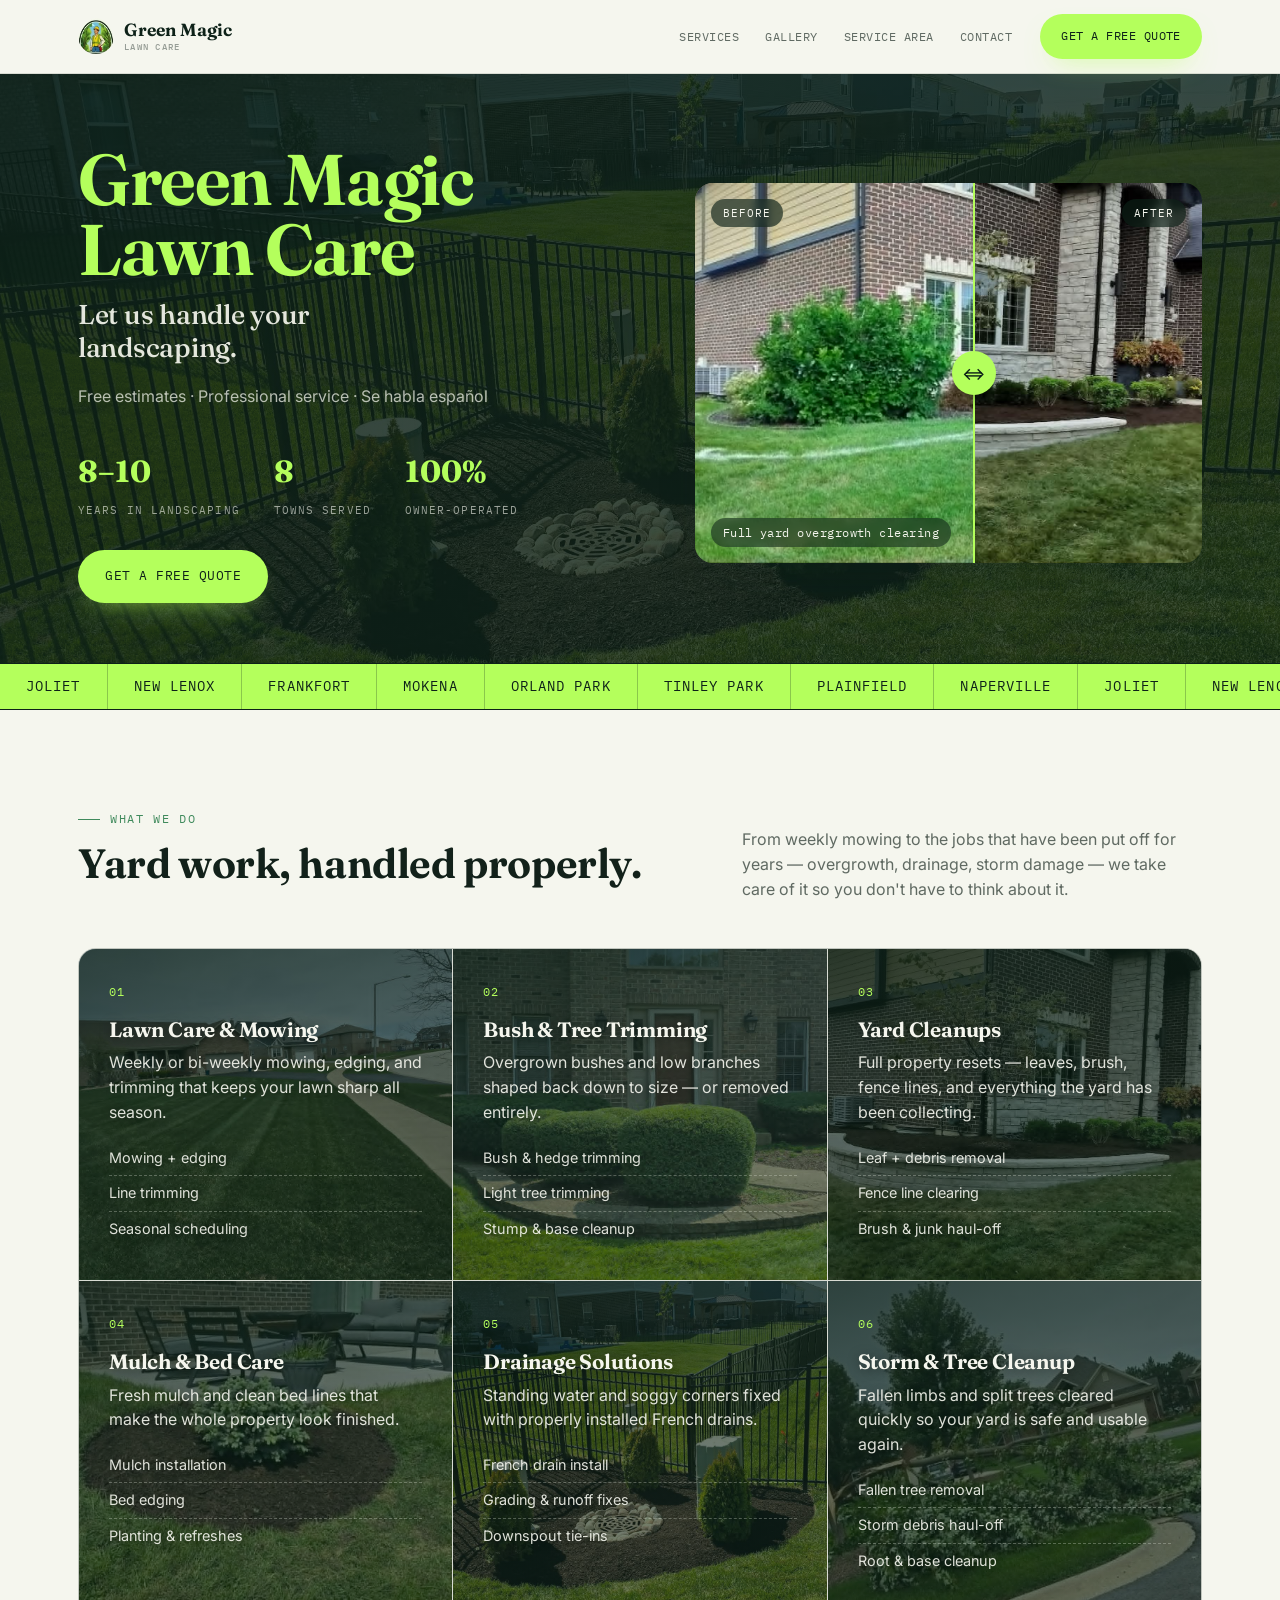
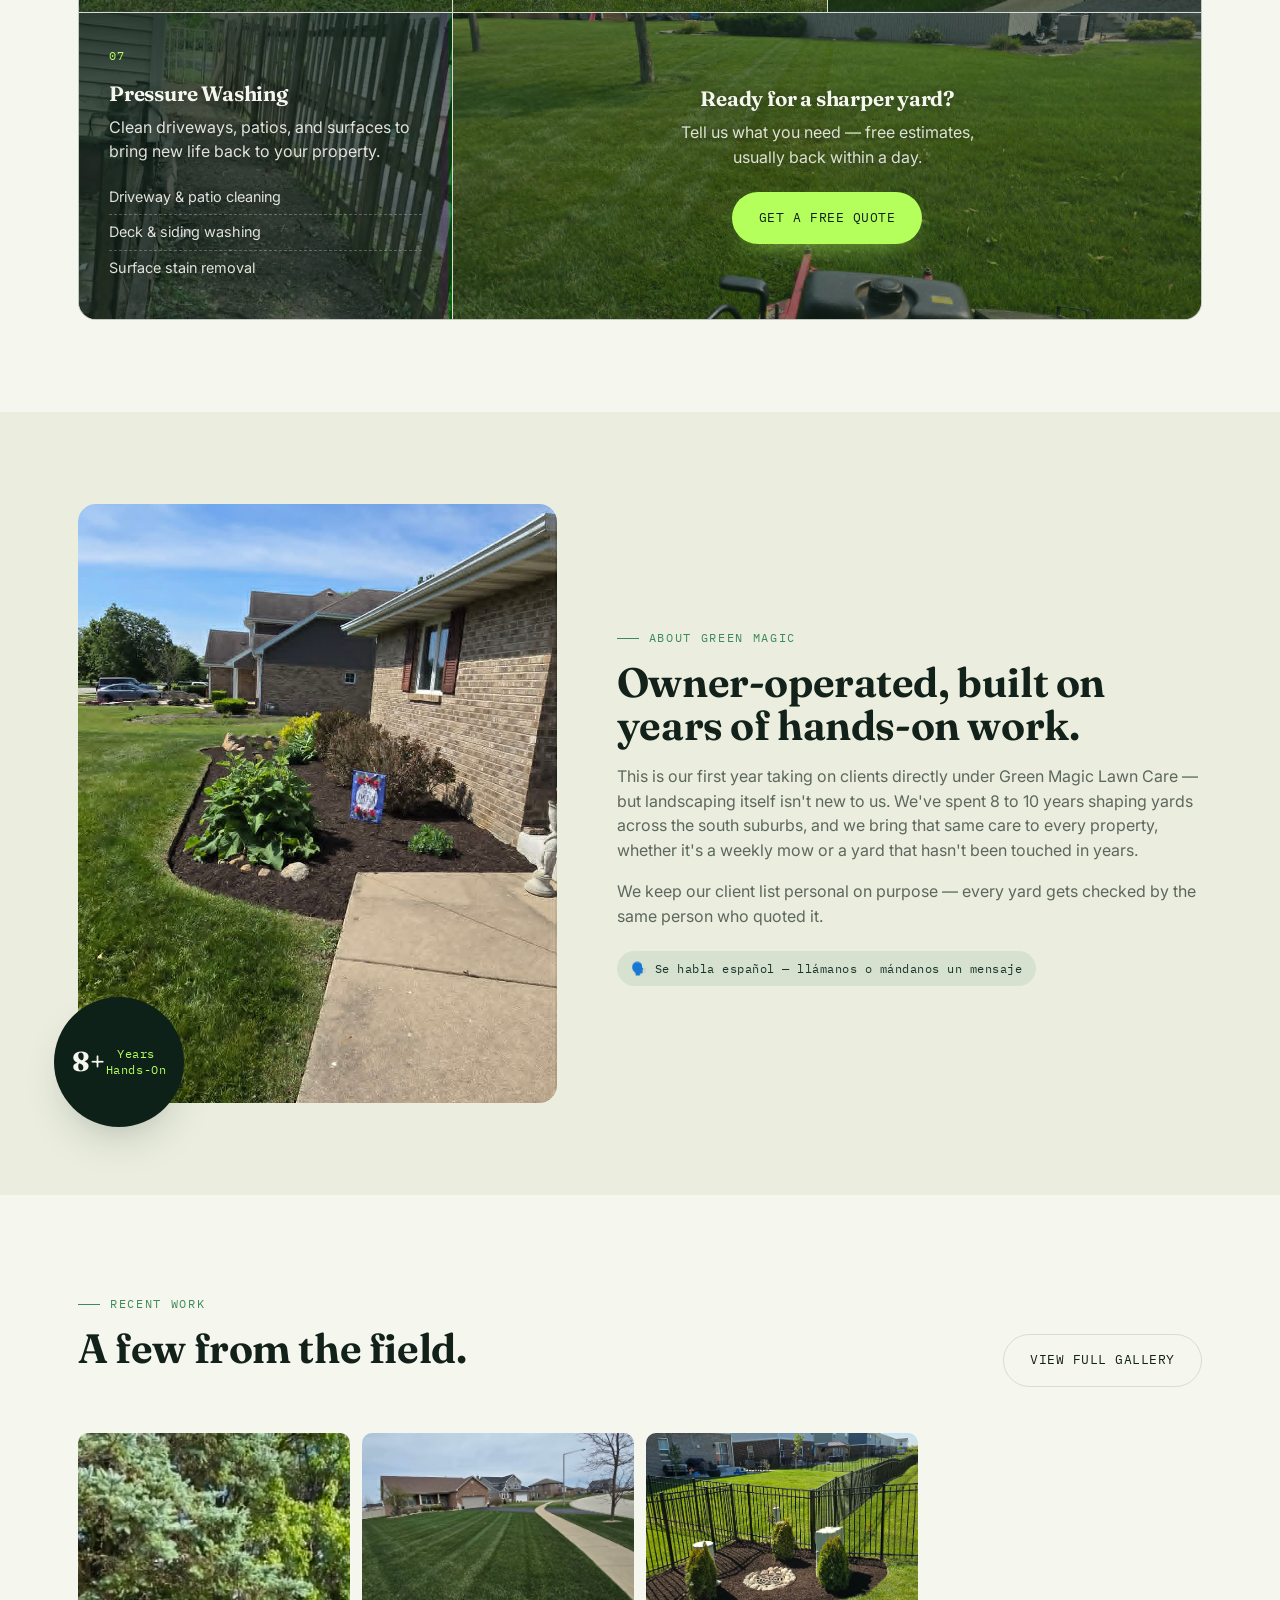
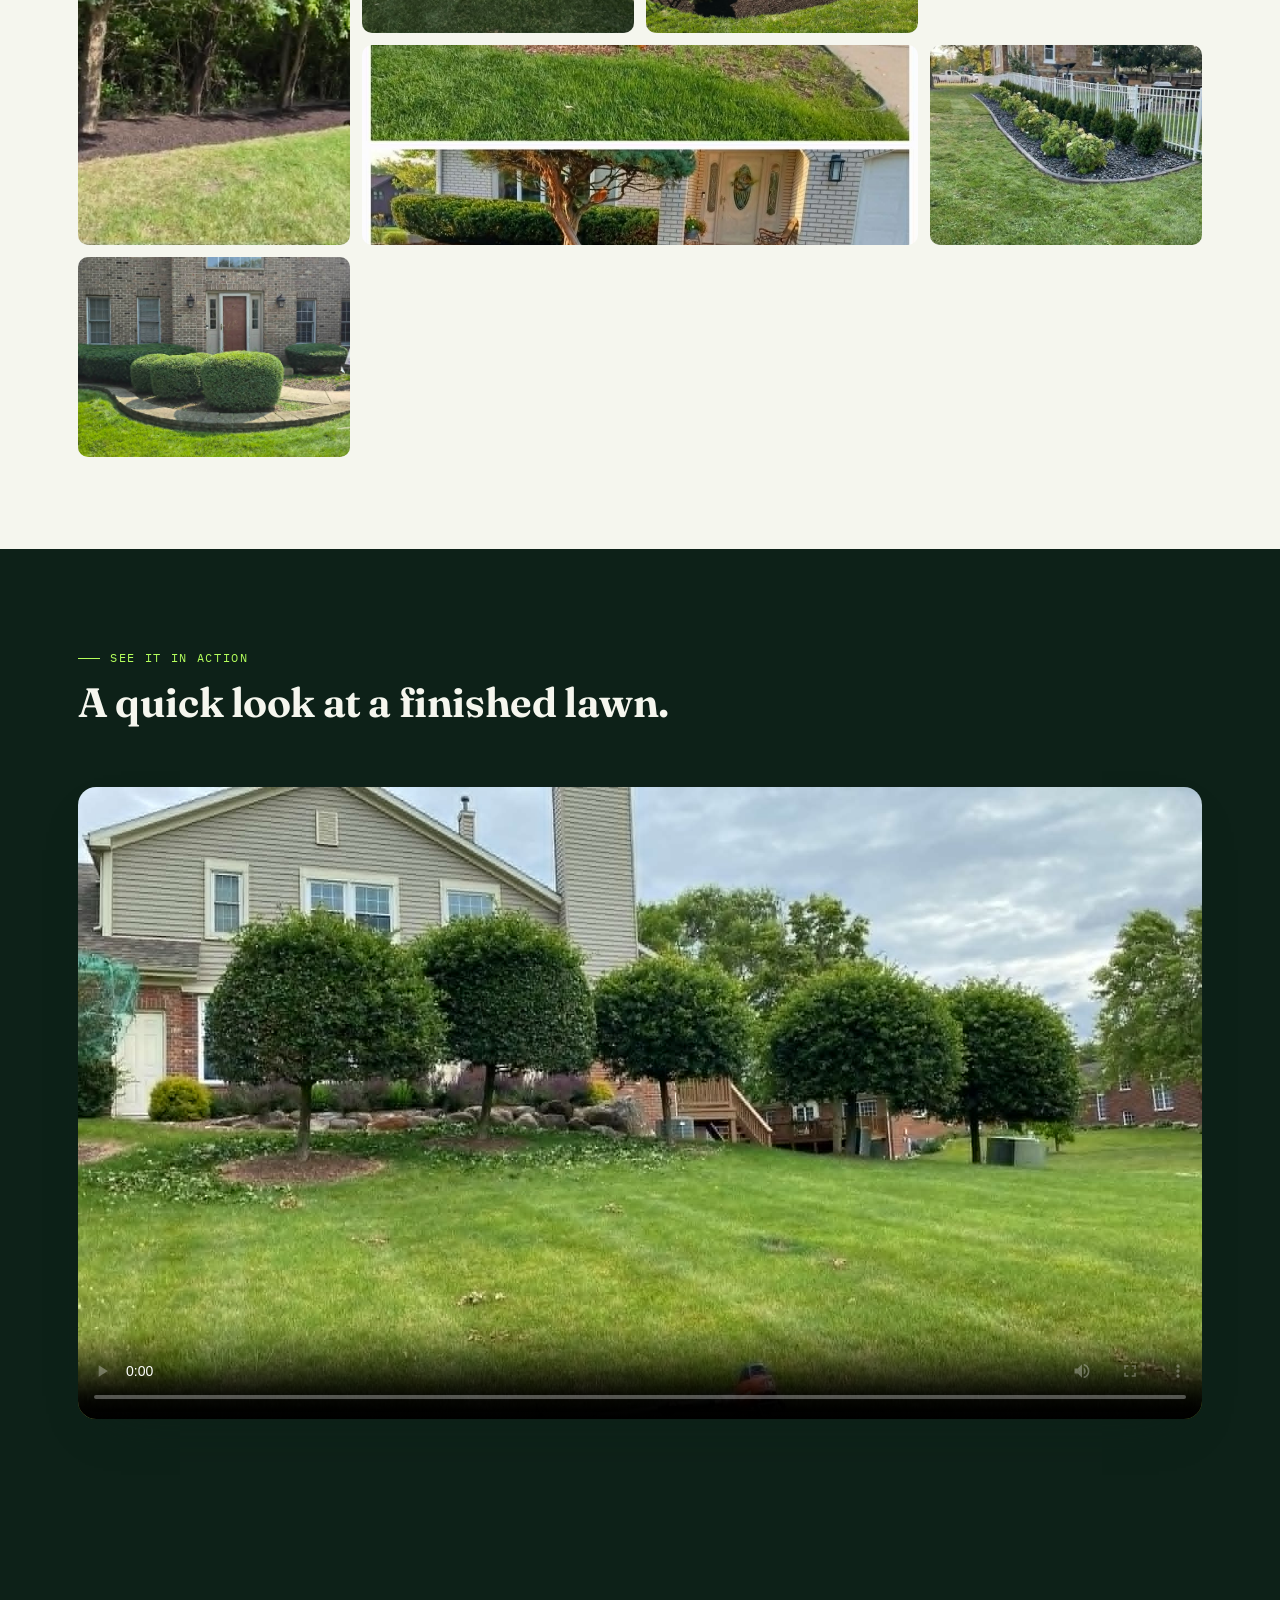
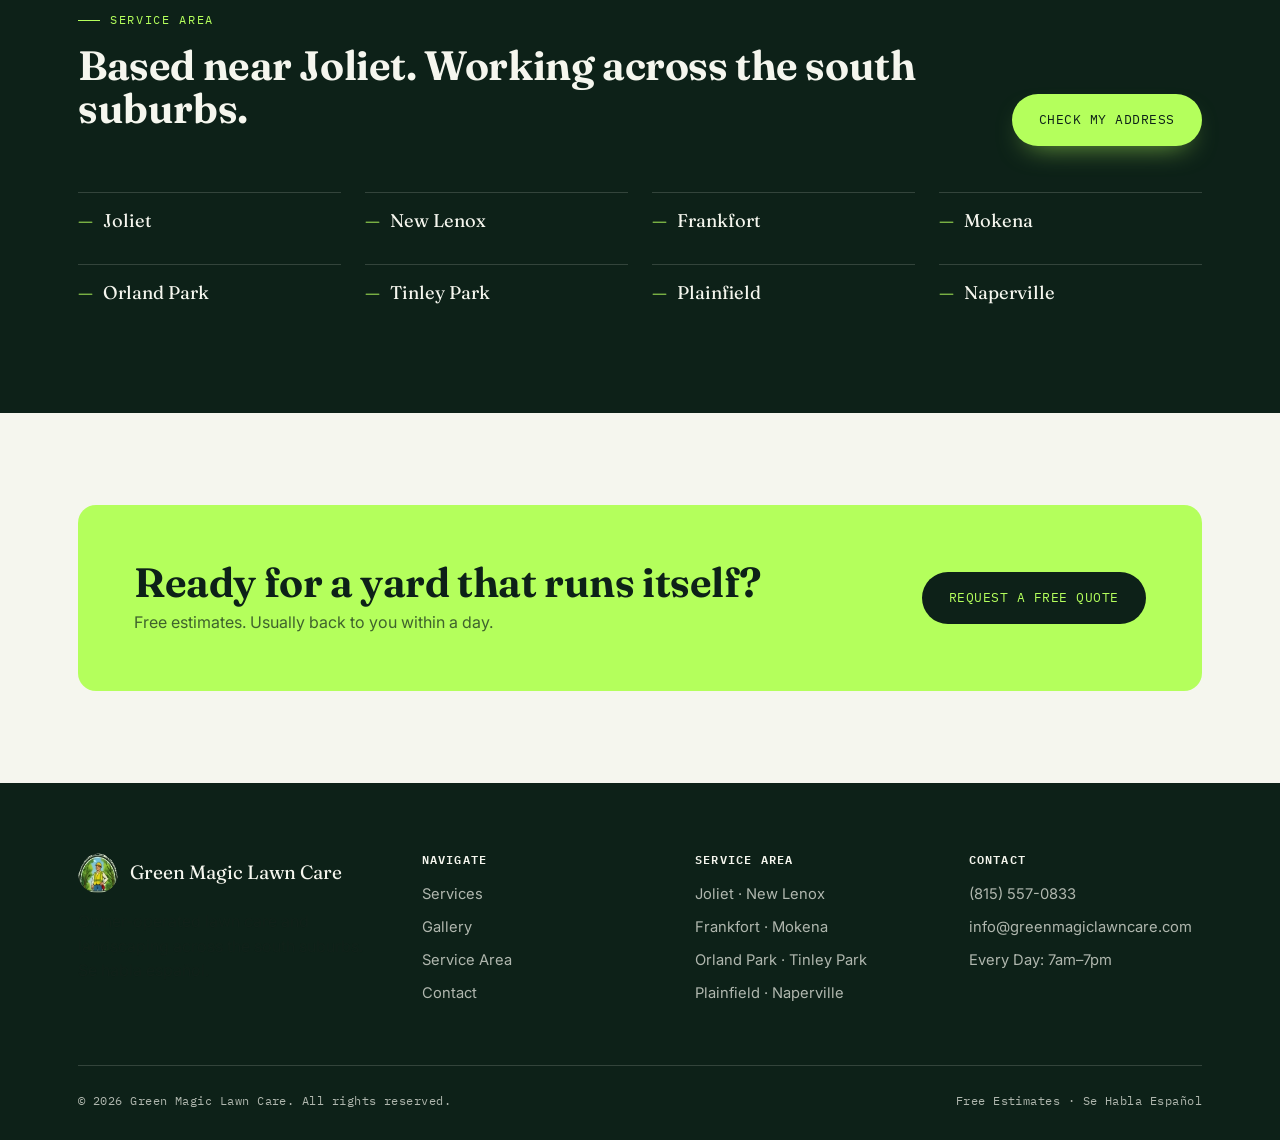
==== commit c5624c0c: "small changes mobile." ====
--- a/index.html
+++ b/index.html
@@ -37,7 +37,10 @@
 <section class="hero">
   <div class="wrap hero-grid">
     <div class="hero-copy">
-      <h1>Let Green Magic Lawn Care Handle Your Landscaping</h1>
+      <h1>
+        <span class="hero-brand">Green Magic Lawn Care</span>
+        <span class="hero-line">Let us handle your landscaping.</span>
+      </h1>
       <p class="hero-tagline">Free estimates · Professional service · Se habla español</p>
       <div class="hero-stats">
         <div class="stat"><b>8–10</b><span>Years in Landscaping</span></div>
--- a/css/style.css
+++ b/css/style.css
@@ -338,10 +338,30 @@
   max-width: 50ch;
   margin: 20px 0 30px;
 }
-.hero h1 { color: var(--paper); }
-.hero h1 em {
-  font-style: normal;
+.hero h1 {
+  color: var(--paper);
+  display: flex;
+  flex-direction: column;
+  gap: 14px;
+  margin-bottom: 0;
+}
+.hero h1 .hero-brand {
+  display: block;
+  font-size: clamp(2.8rem, 5.6vw, 4.6rem);
+  font-weight: 650;
+  letter-spacing: -0.02em;
+  line-height: 0.98;
   color: var(--sprout);
+  text-wrap: balance;
+}
+.hero h1 .hero-line {
+  display: block;
+  font-size: clamp(1.25rem, 2.2vw, 1.7rem);
+  font-weight: 500;
+  letter-spacing: -0.01em;
+  line-height: 1.2;
+  color: rgba(245, 246, 238, 0.92);
+  max-width: 18ch;
 }
 .hero-actions { display: flex; gap: 14px; flex-wrap: wrap; margin: 30px 0 40px; }
 
@@ -604,14 +624,18 @@
   gap: 60px;
   align-items: center;
 }
-.about-media { position: relative; }
+.about-media { position: relative; z-index: 0; }
 .about-media img {
   border-radius: var(--radius);
   aspect-ratio: 4/5;
   object-fit: cover;
+  position: relative;
+  z-index: 0;
+  display: block;
 }
 .about-badge {
   position: absolute; left: -24px; bottom: -24px;
+  z-index: 3;
   background: var(--forest-deep); color: var(--sprout);
   border-radius: 50%; width: 130px; height: 130px;
   display: flex; align-items: center; justify-content: center;
@@ -629,7 +653,13 @@
 
 @media (max-width: 900px) {
   .about-grid { grid-template-columns: 1fr; }
-  .about-badge { position: static; margin-top: -60px; margin-left: 20px; }
+  .about-media { margin-bottom: 28px; }
+  .about-badge {
+    position: absolute;
+    left: 14px;
+    bottom: -22px;
+    z-index: 3;
+  }
 }
 
 /* gallery preview grid */
@@ -936,6 +966,14 @@
     font-size: 0.92rem;
     margin: 14px 0 22px;
   }
+  .hero h1 { gap: 10px; }
+  .hero h1 .hero-brand {
+    font-size: clamp(2.15rem, 9.5vw, 2.9rem);
+  }
+  .hero h1 .hero-line {
+    font-size: clamp(1.05rem, 4.4vw, 1.3rem);
+    max-width: none;
+  }
   .hero-stats {
     gap: 18px 24px;
     margin-top: 24px;
@@ -962,13 +1000,13 @@
   }
   .service-card ul { font-size: 0.86rem; }
 
-  .about-grid { gap: 28px; }
+  .about-grid { gap: 36px; }
   .about-badge {
     width: 104px;
     height: 104px;
     font-size: 0.62rem;
-    margin-top: -48px;
-    margin-left: 12px;
+    margin-top: 0;
+    margin-left: 0;
   }
   .about-badge b { font-size: 1.35rem; }
   .lang-note {
@@ -983,6 +1021,13 @@
     grid-auto-rows: 140px;
     gap: 8px;
   }
+  .gallery-grid .wide {
+    grid-column: span 2;
+    grid-row: span 2;
+  }
+  .gallery-grid .wide img {
+    object-position: center 35%;
+  }
 
   .areas-list {
     gap: 4px 16px;
@@ -1004,9 +1049,15 @@
   .site-footer { padding: 48px 0 24px; }
   .footer-grid {
     grid-template-columns: 1fr;
-    gap: 28px;
+    gap: 16px;
     padding-bottom: 28px;
   }
+  .footer-brand { margin-bottom: 8px; }
+  .footer-grid > div:first-child p {
+    margin: 0 0 4px;
+    font-size: 0.9rem;
+  }
+  .footer-grid h4 { margin-bottom: 10px; }
   .footer-bottom {
     flex-direction: column;
     gap: 8px;
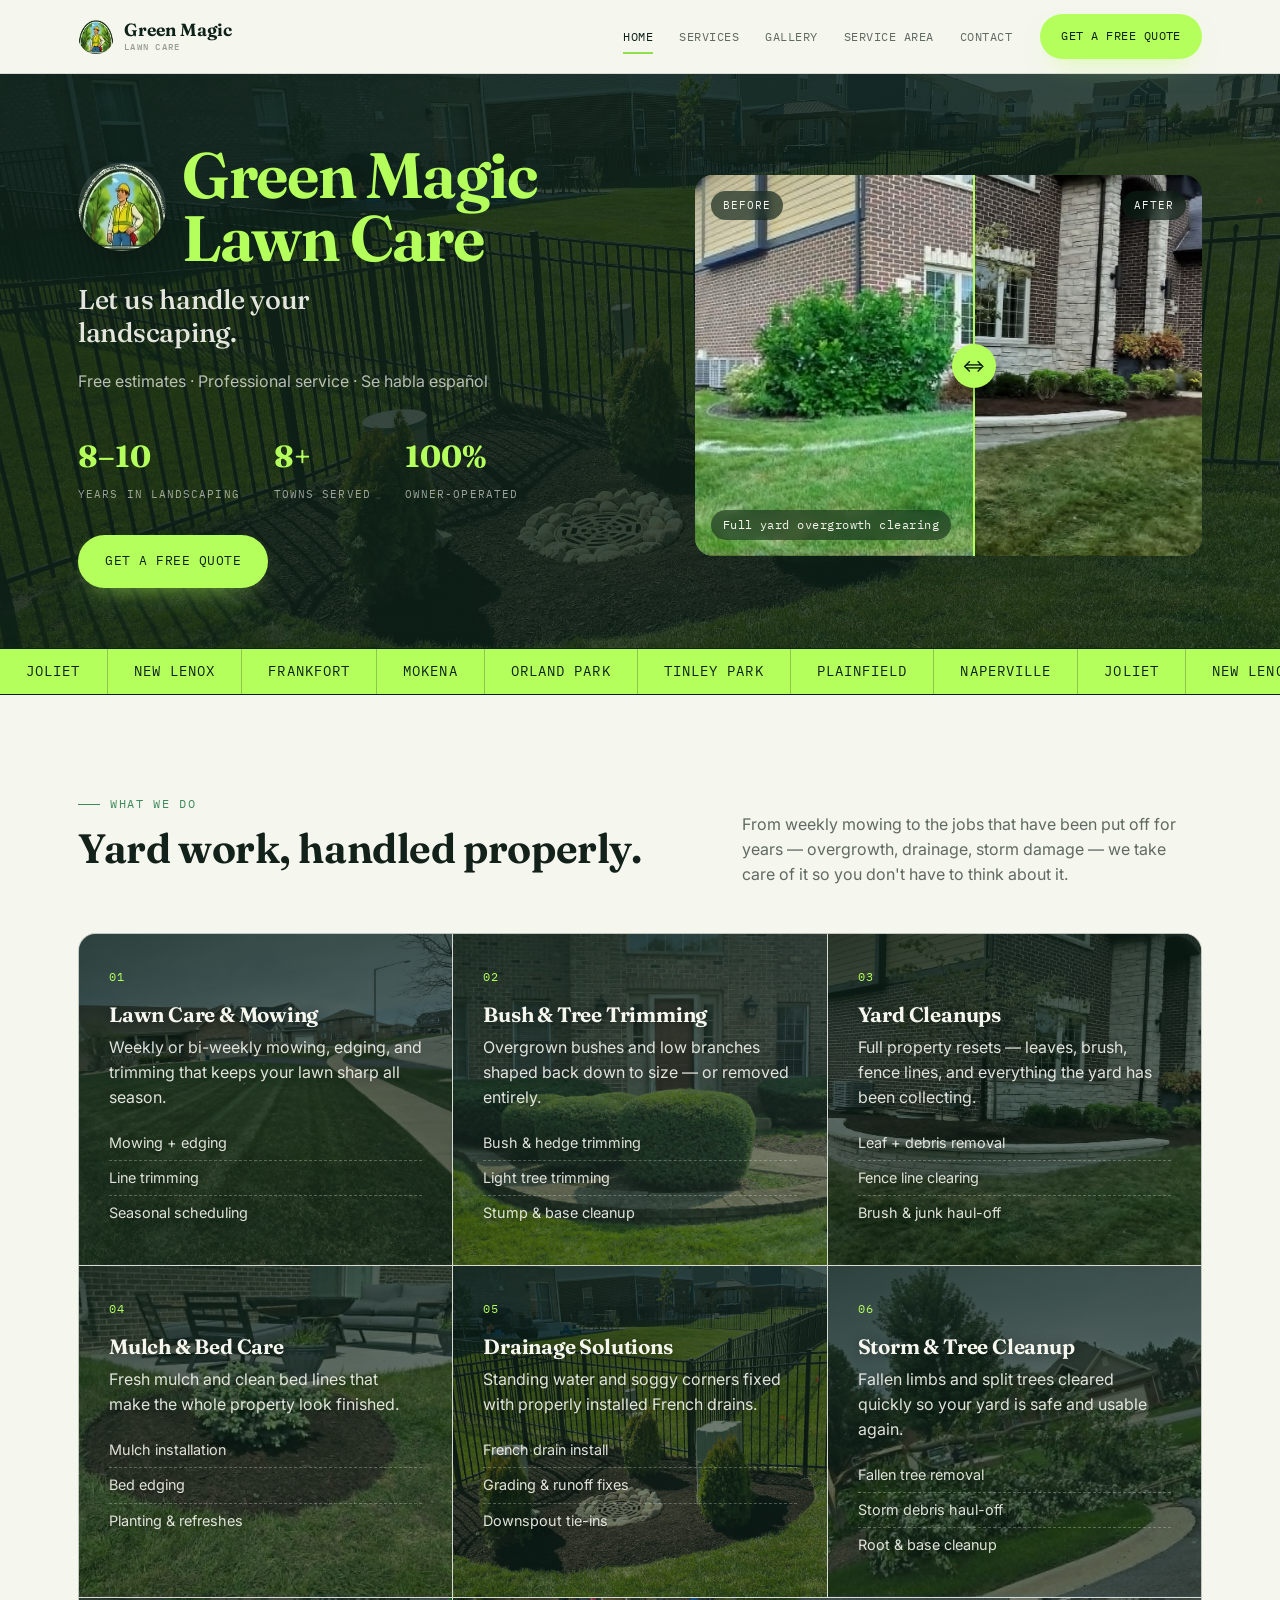
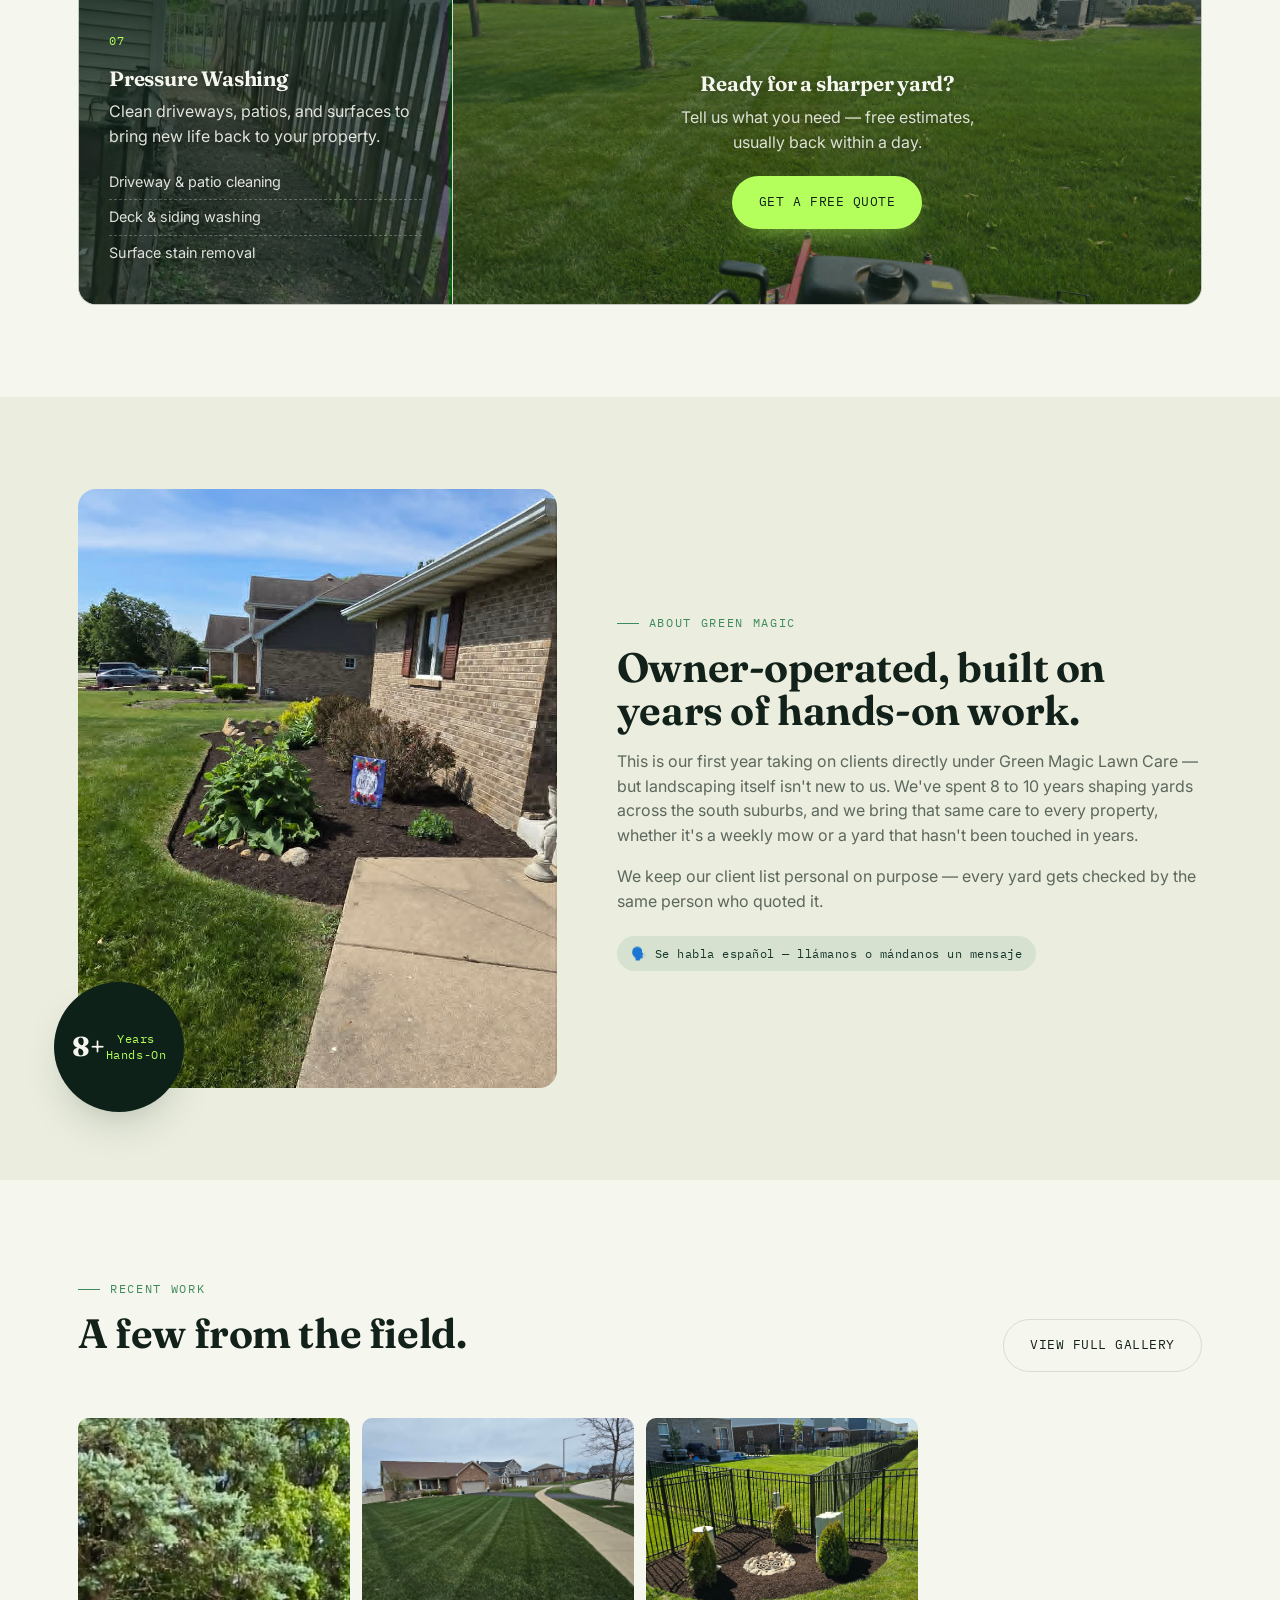
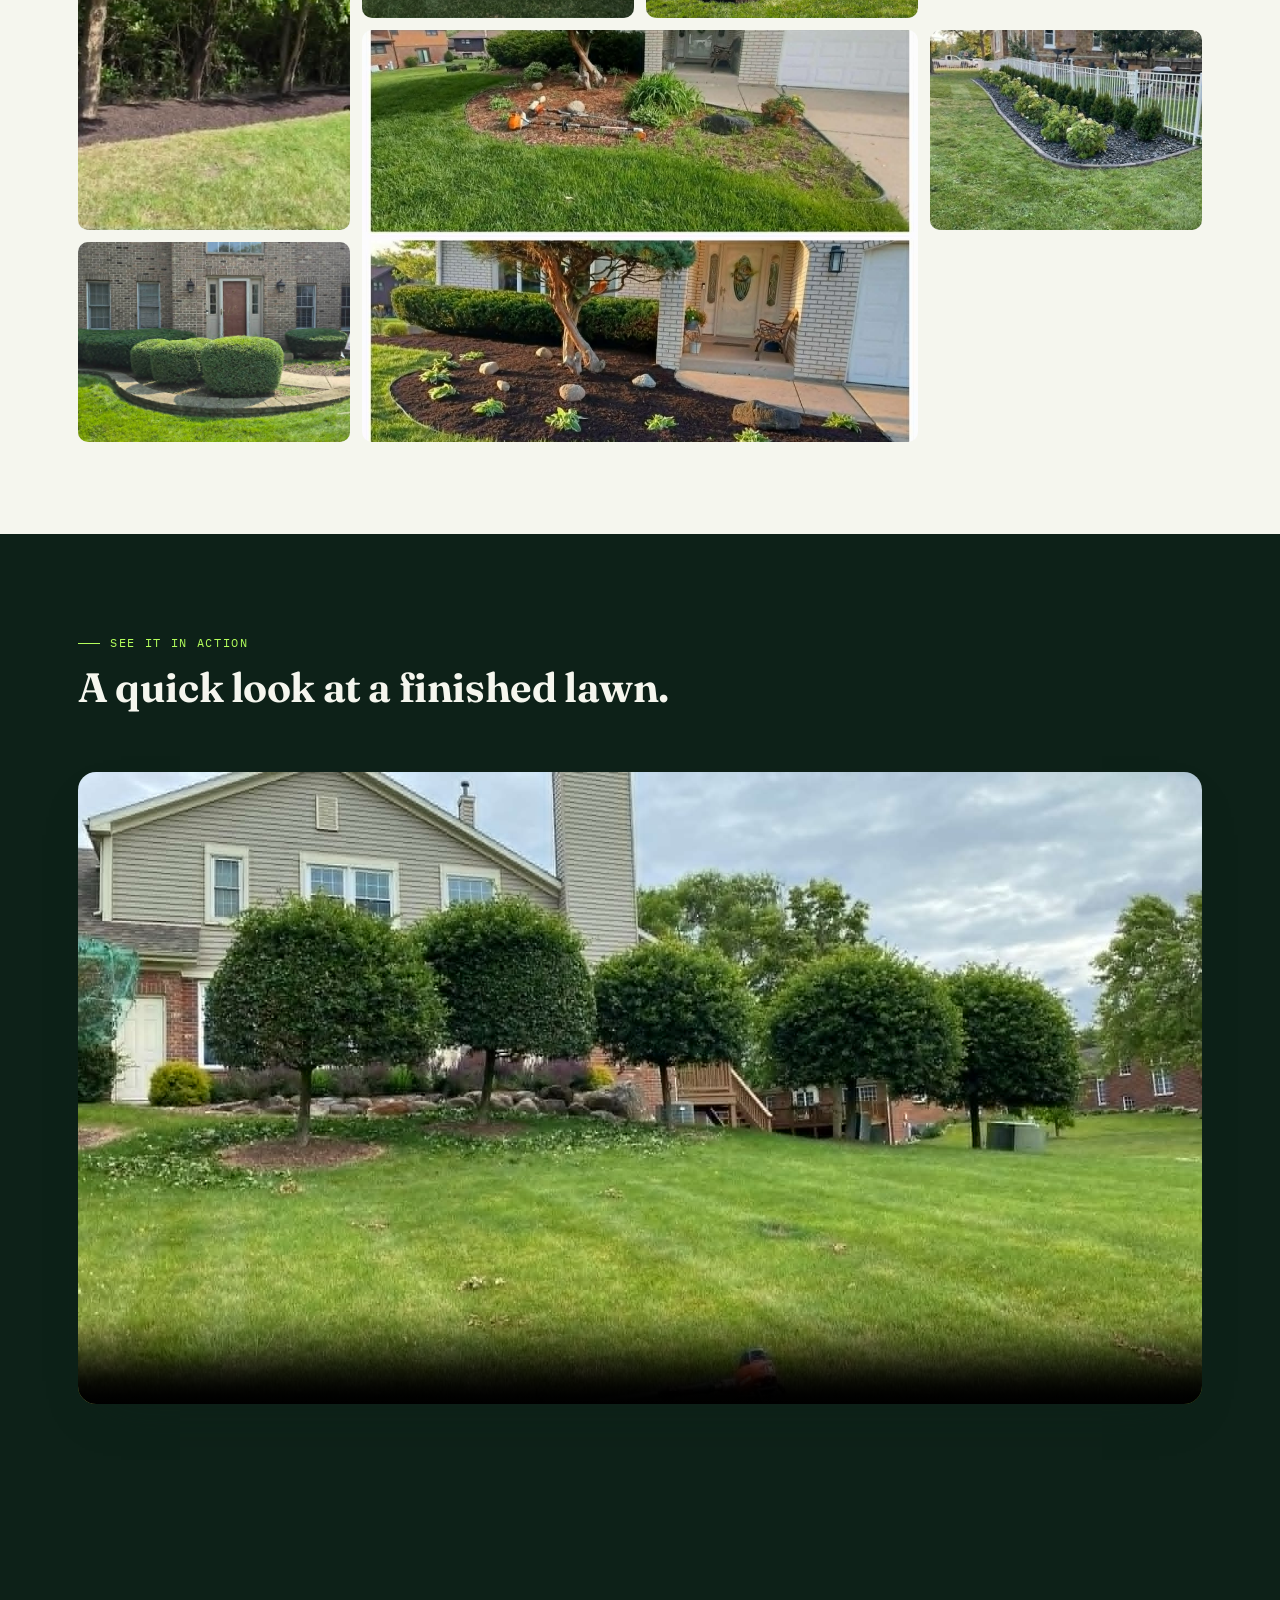
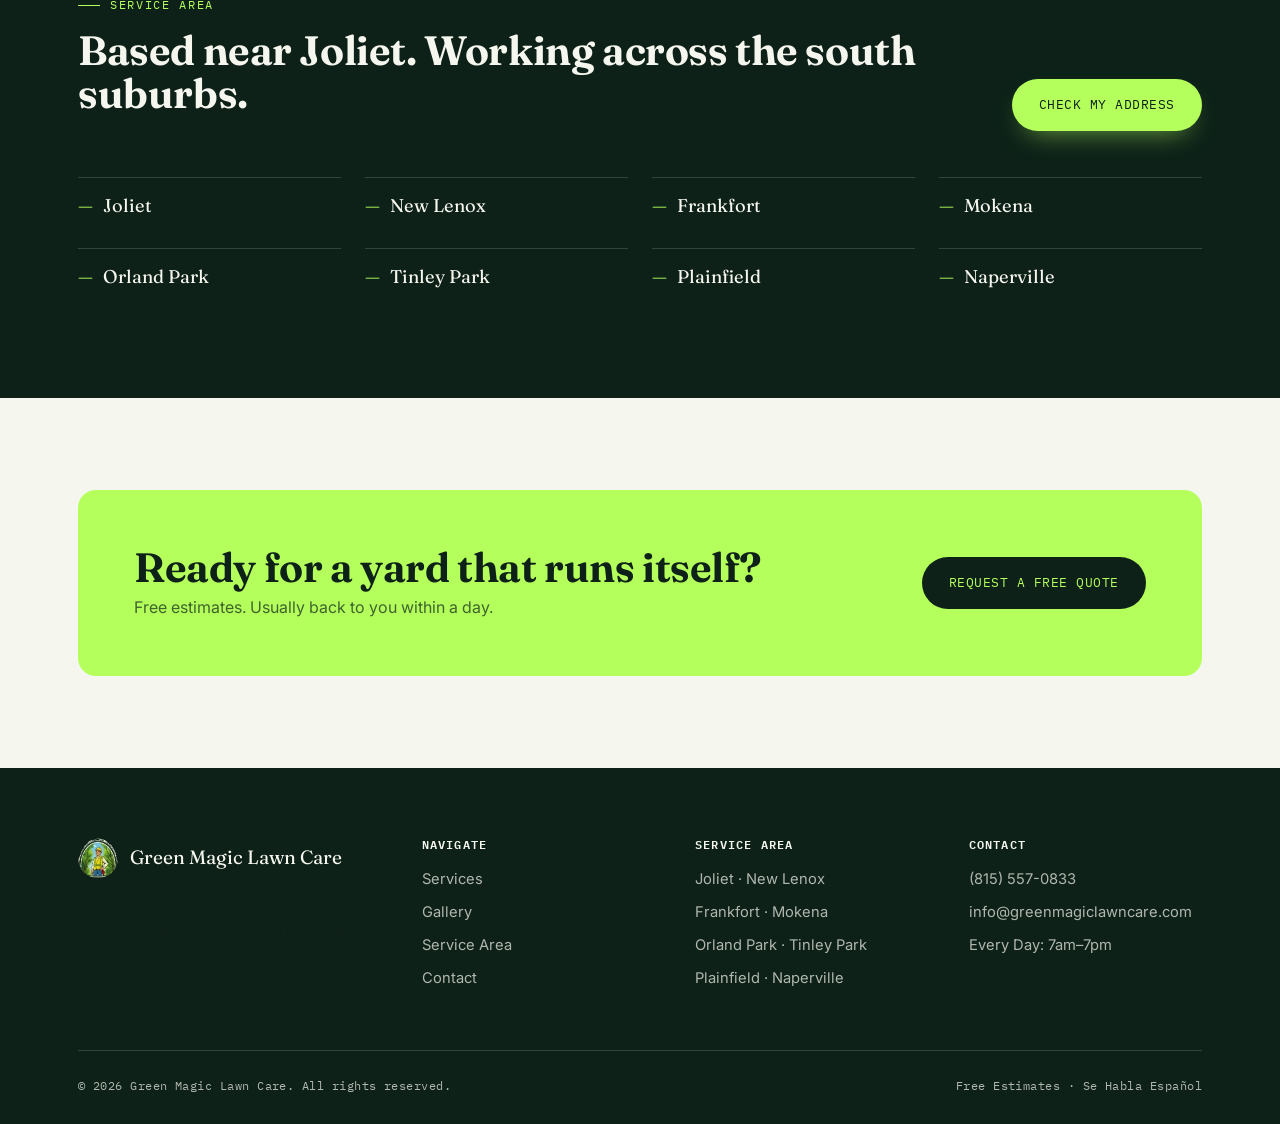
==== commit a9e33882: "logo added to hero. gallery preview image fixed." ====
--- a/index.html
+++ b/index.html
@@ -23,6 +23,7 @@
     </button>
     <div class="nav-menu" id="nav-menu">
       <div class="nav-links">
+        <a href="index.html" class="active">Home</a>
         <a href="index.html#services">Services</a>
         <a href="gallery.html">Gallery</a>
         <a href="index.html#areas">Service Area</a>
@@ -38,13 +39,16 @@
   <div class="wrap hero-grid">
     <div class="hero-copy">
       <h1>
-        <span class="hero-brand">Green Magic Lawn Care</span>
+        <span class="hero-brand">
+          <img src="photos/green_magic_lawn_care_logo_transparent.png" alt="" aria-hidden="true">
+          <span class="hero-brand-text">Green Magic Lawn Care</span>
+        </span>
         <span class="hero-line">Let us handle your landscaping.</span>
       </h1>
       <p class="hero-tagline">Free estimates · Professional service · Se habla español</p>
       <div class="hero-stats">
         <div class="stat"><b>8–10</b><span>Years in Landscaping</span></div>
-        <div class="stat"><b>8</b><span>Towns Served</span></div>
+        <div class="stat"><b>8+</b><span>Towns Served</span></div>
         <div class="stat"><b>100%</b><span>Owner-Operated</span></div>
       </div>
       <a href="contact.html" class="btn btn-primary" style="margin-top: 30px;">Get a Free Quote</a>
--- a/css/style.css
+++ b/css/style.css
@@ -289,9 +289,15 @@
     border-bottom: 1px solid var(--line);
     color: var(--forest-deep);
   }
-  .nav-links a.active::after { display: none; }
   .nav-links a.active {
-    color: var(--moss);
+    color: var(--forest-deep);
+  }
+  .nav-links a.active::after {
+    display: block;
+    left: 4px;
+    right: auto;
+    bottom: 10px;
+    width: 28px;
   }
   .nav-menu-cta {
     margin-top: 16px;
@@ -346,12 +352,26 @@
   margin-bottom: 0;
 }
 .hero h1 .hero-brand {
-  display: block;
-  font-size: clamp(2.8rem, 5.6vw, 4.6rem);
+  display: flex;
+  align-items: center;
+  gap: 16px;
+  font-size: clamp(2.4rem, 5vw, 4.2rem);
   font-weight: 650;
   letter-spacing: -0.02em;
   line-height: 0.98;
   color: var(--sprout);
+  text-wrap: balance;
+}
+.hero h1 .hero-brand img {
+  width: clamp(56px, 7vw, 88px);
+  height: clamp(56px, 7vw, 88px);
+  border-radius: 50%;
+  flex-shrink: 0;
+  background: rgba(245, 246, 238, 0.12);
+  box-shadow: 0 10px 28px -12px rgba(0, 0, 0, 0.45);
+}
+.hero h1 .hero-brand-text {
+  display: block;
   text-wrap: balance;
 }
 .hero h1 .hero-line {
@@ -695,11 +715,17 @@
 }
 .gallery-grid a:hover span { opacity: 1; transform: translateY(0); }
 .gallery-grid .tall { grid-row: span 2; }
-.gallery-grid .wide { grid-column: span 2; }
+.gallery-grid .wide {
+  grid-column: span 2;
+  grid-row: span 2;
+}
+.gallery-grid .wide img {
+  object-position: center center;
+}
 
 @media (max-width: 900px) {
   .gallery-grid { grid-template-columns: repeat(2, 1fr); grid-auto-rows: 160px; }
-  .gallery-grid .wide { grid-column: span 2; }
+  .gallery-grid .wide { grid-column: span 2; grid-row: span 2; }
 }
 
 /* areas list */
@@ -968,7 +994,12 @@
   }
   .hero h1 { gap: 10px; }
   .hero h1 .hero-brand {
-    font-size: clamp(2.15rem, 9.5vw, 2.9rem);
+    gap: 12px;
+    font-size: clamp(1.85rem, 8vw, 2.5rem);
+  }
+  .hero h1 .hero-brand img {
+    width: 48px;
+    height: 48px;
   }
   .hero h1 .hero-line {
     font-size: clamp(1.05rem, 4.4vw, 1.3rem);
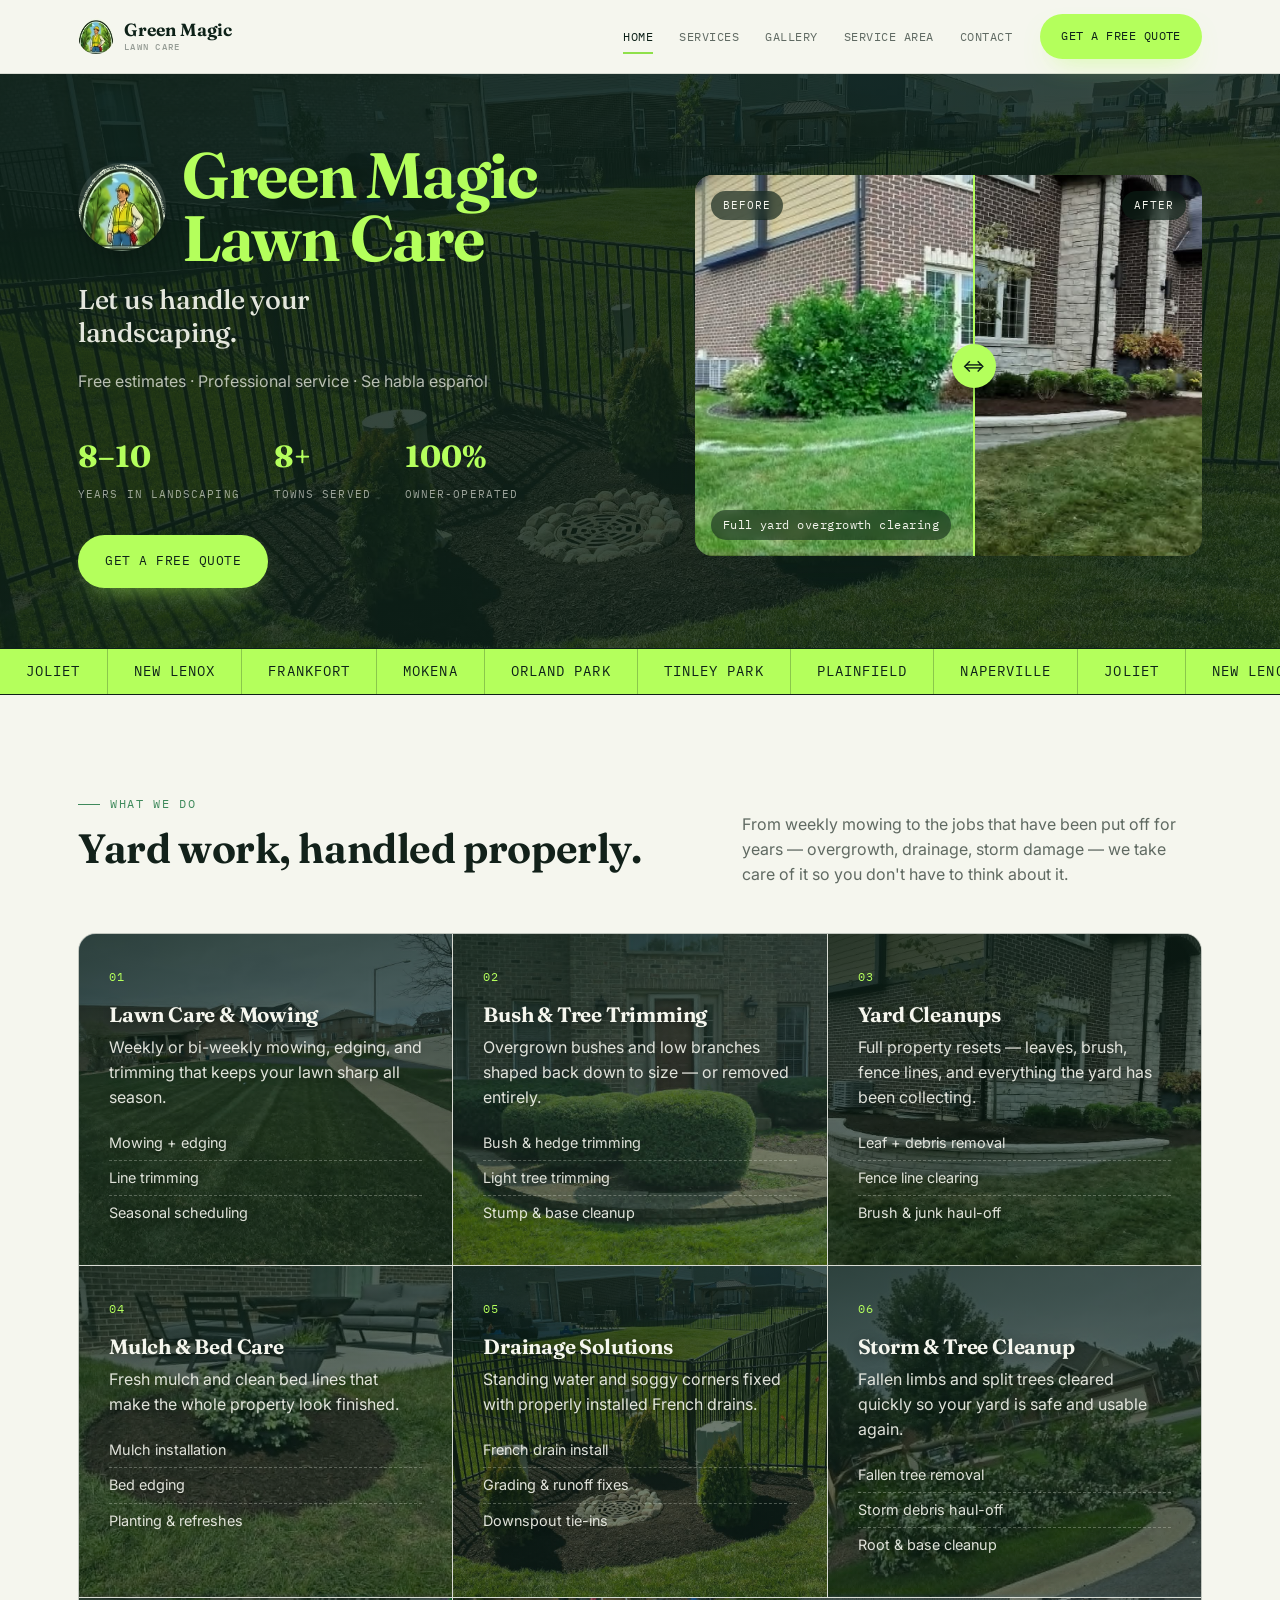
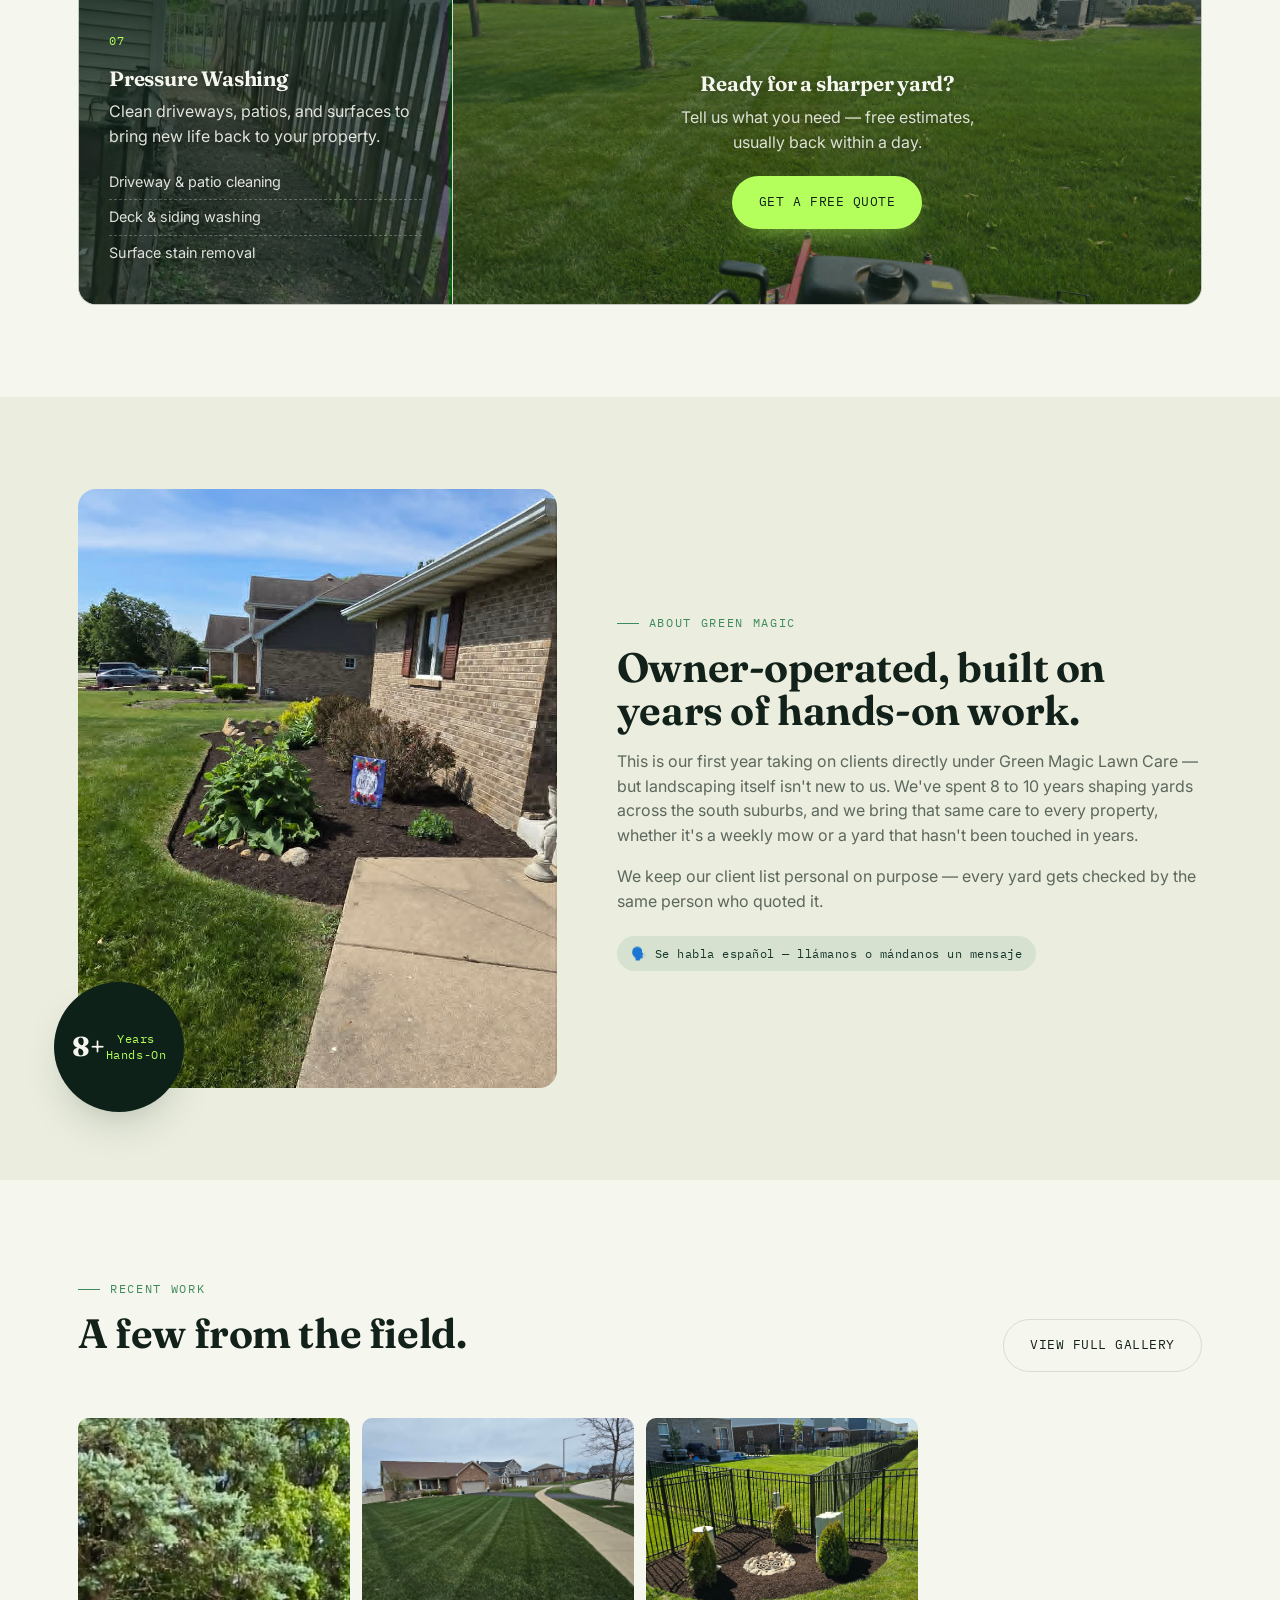
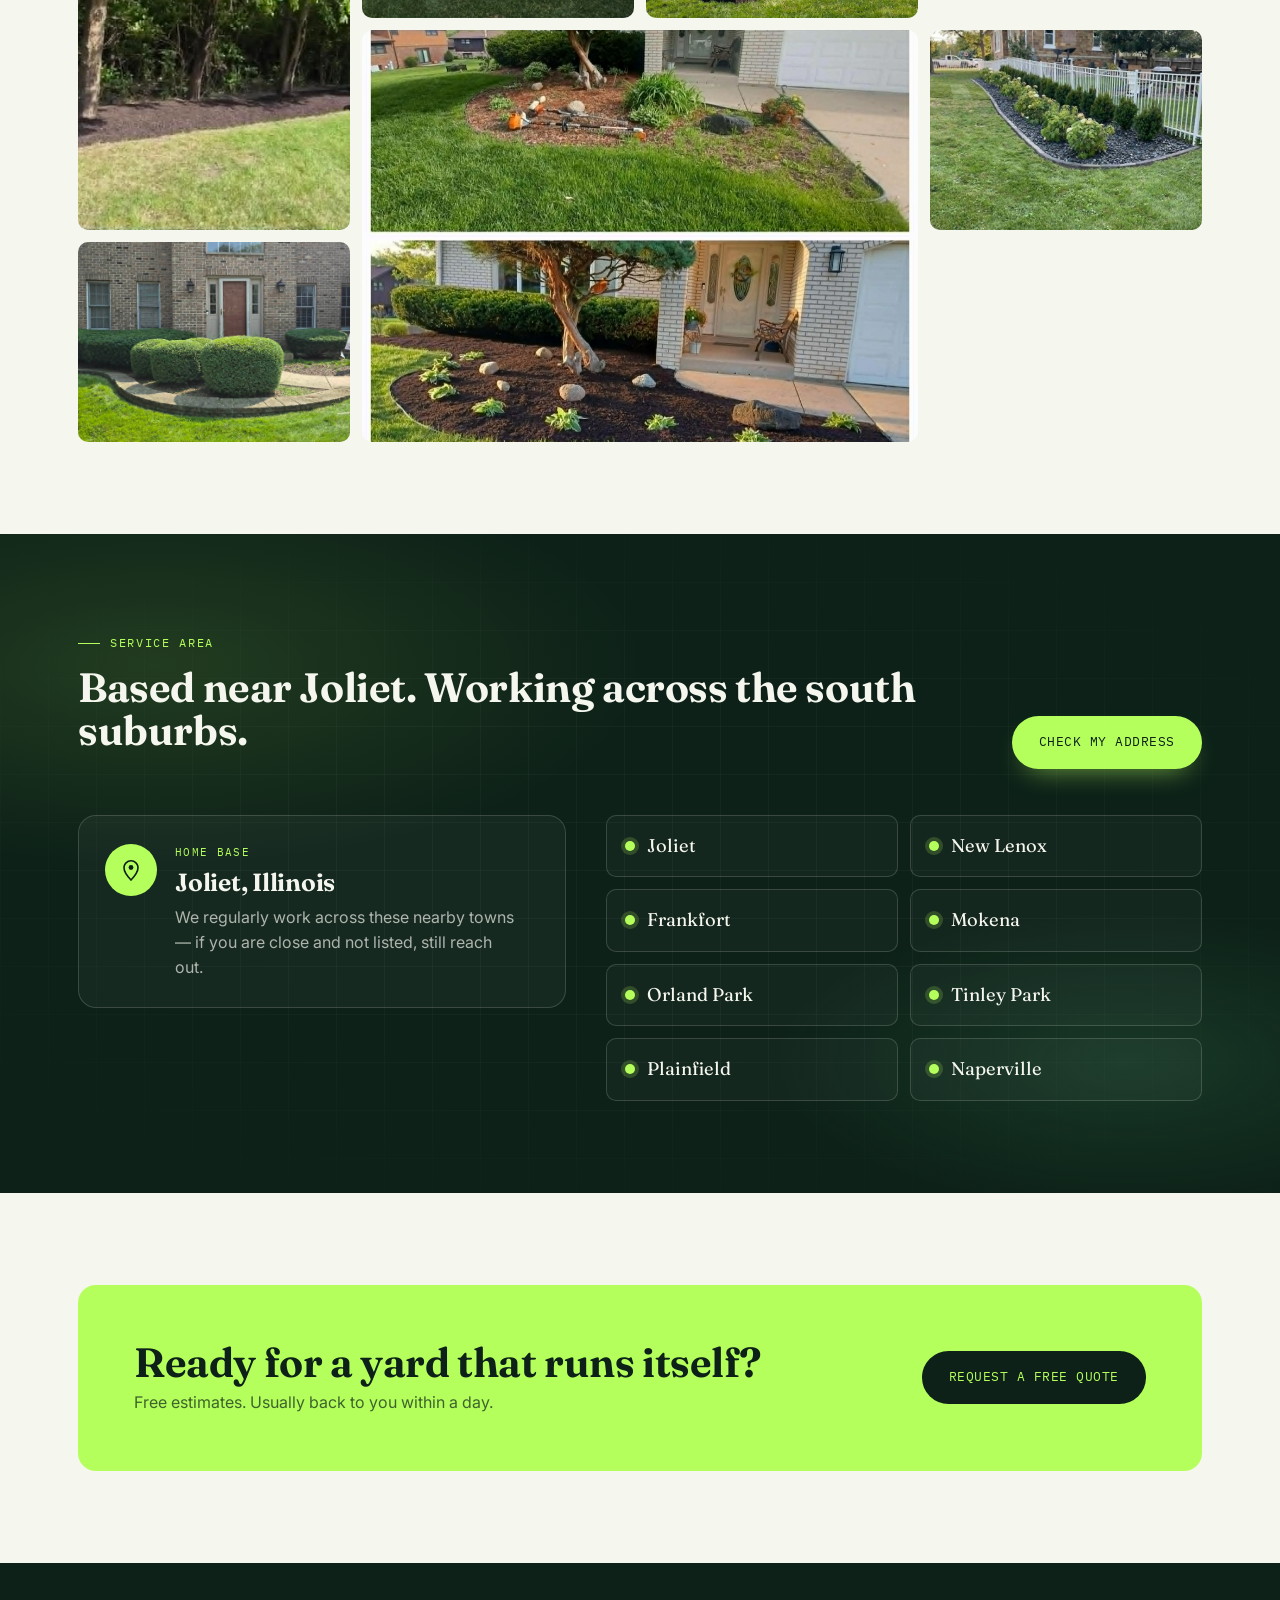
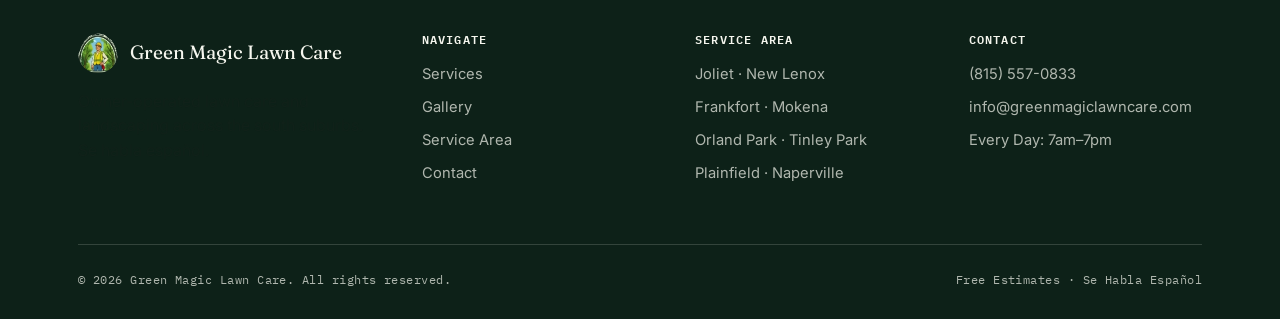
==== commit ee5784d9: "service area section redesign" ====
--- a/index.html
+++ b/index.html
@@ -70,6 +70,9 @@
     <div class="ticker-track">
       <span>Joliet</span><span>New Lenox</span><span>Frankfort</span><span>Mokena</span><span>Orland Park</span><span>Tinley Park</span><span>Plainfield</span><span>Naperville</span>
       <span>Joliet</span><span>New Lenox</span><span>Frankfort</span><span>Mokena</span><span>Orland Park</span><span>Tinley Park</span><span>Plainfield</span><span>Naperville</span>
+      <span>Joliet</span><span>New Lenox</span><span>Frankfort</span><span>Mokena</span><span>Orland Park</span><span>Tinley Park</span><span>Plainfield</span><span>Naperville</span>
+      <span>Joliet</span><span>New Lenox</span><span>Frankfort</span><span>Mokena</span><span>Orland Park</span><span>Tinley Park</span><span>Plainfield</span><span>Naperville</span>
+      <span>Joliet</span><span>New Lenox</span><span>Frankfort</span><span>Mokena</span><span>Orland Park</span><span>Tinley Park</span><span>Plainfield</span><span>Naperville</span>
     </div>
   </div>
 </section>
@@ -185,25 +188,8 @@
   </div>
 </section>
 
-<!-- VIDEO -->
-<section class="bg-forest">
-  <div class="wrap">
-    <div class="section-head">
-      <div>
-        <div class="eyebrow">See It In Action</div>
-        <h2>A quick look at a finished lawn.</h2>
-      </div>
-    </div>
-    <div class="video-frame">
-      <video controls preload="metadata" poster="photos/biglawn.jpg">
-        <source src="photos/lawnvideo.mp4" type="video/mp4">
-      </video>
-    </div>
-  </div>
-</section>
-
 <!-- AREAS -->
-<section id="areas" class="bg-forest">
+<section id="areas" class="areas-section">
   <div class="wrap">
     <div class="section-head">
       <div>
@@ -212,9 +198,32 @@
       </div>
       <a href="contact.html" class="btn btn-primary">Check My Address</a>
     </div>
-    <div class="areas-list">
-      <div>Joliet</div><div>New Lenox</div><div>Frankfort</div><div>Mokena</div>
-      <div>Orland Park</div><div>Tinley Park</div><div>Plainfield</div><div>Naperville</div>
+
+    <div class="areas-layout">
+      <div class="areas-hub">
+        <div class="areas-hub-pin" aria-hidden="true">
+          <svg viewBox="0 0 24 24" fill="none" xmlns="http://www.w3.org/2000/svg">
+            <path d="M12 22s7-7.2 7-12.2A7 7 0 1 0 5 9.8C5 14.8 12 22 12 22Z" stroke="currentColor" stroke-width="1.6"/>
+            <circle cx="12" cy="9.5" r="2.4" fill="currentColor"/>
+          </svg>
+        </div>
+        <div>
+          <div class="areas-hub-label">Home base</div>
+          <h3>Joliet, Illinois</h3>
+          <p>We regularly work across these nearby towns — if you are close and not listed, still reach out.</p>
+        </div>
+      </div>
+
+      <div class="areas-list">
+        <div class="area-town"><span class="area-pin" aria-hidden="true"></span>Joliet</div>
+        <div class="area-town"><span class="area-pin" aria-hidden="true"></span>New Lenox</div>
+        <div class="area-town"><span class="area-pin" aria-hidden="true"></span>Frankfort</div>
+        <div class="area-town"><span class="area-pin" aria-hidden="true"></span>Mokena</div>
+        <div class="area-town"><span class="area-pin" aria-hidden="true"></span>Orland Park</div>
+        <div class="area-town"><span class="area-pin" aria-hidden="true"></span>Tinley Park</div>
+        <div class="area-town"><span class="area-pin" aria-hidden="true"></span>Plainfield</div>
+        <div class="area-town"><span class="area-pin" aria-hidden="true"></span>Naperville</div>
+      </div>
     </div>
   </div>
 </section>
--- a/css/style.css
+++ b/css/style.css
@@ -469,7 +469,7 @@
 .ticker-track {
   display: flex;
   width: max-content;
-  animation: ticker 32s linear infinite;
+  animation: ticker 55s linear infinite;
 }
 .ticker-track span {
   font-family: var(--mono);
@@ -482,7 +482,7 @@
 }
 @keyframes ticker {
   from { transform: translateX(0); }
-  to { transform: translateX(-50%); }
+  to { transform: translateX(-20%); }
 }
 
 /* ============================================================
@@ -728,33 +728,109 @@
   .gallery-grid .wide { grid-column: span 2; grid-row: span 2; }
 }
 
-/* areas list */
+/* areas */
+.areas-section {
+  background:
+    radial-gradient(ellipse 70% 55% at 12% 20%, rgba(180, 255, 92, 0.12), transparent 55%),
+    radial-gradient(ellipse 55% 45% at 88% 80%, rgba(63, 138, 92, 0.22), transparent 50%),
+    var(--forest-deep);
+  color: var(--paper);
+  position: relative;
+  overflow: hidden;
+}
+.areas-section::before {
+  content: "";
+  position: absolute;
+  inset: 0;
+  background-image:
+    linear-gradient(rgba(245, 246, 238, 0.035) 1px, transparent 1px),
+    linear-gradient(90deg, rgba(245, 246, 238, 0.035) 1px, transparent 1px);
+  background-size: 48px 48px;
+  mask-image: radial-gradient(ellipse 80% 70% at 50% 50%, #000 35%, transparent 85%);
+  pointer-events: none;
+}
+.areas-section .eyebrow { color: var(--sprout); }
+.areas-section .eyebrow::before { background: var(--sprout); }
+.areas-section .section-head p,
+.areas-section p { color: rgba(245, 246, 238, 0.68); }
+.areas-layout {
+  position: relative;
+  z-index: 1;
+  display: grid;
+  grid-template-columns: 0.9fr 1.1fr;
+  gap: 40px;
+  align-items: start;
+}
+.areas-hub {
+  display: flex;
+  gap: 18px;
+  align-items: flex-start;
+  padding: 28px 26px;
+  border: 1px solid var(--line-on-dark);
+  border-radius: var(--radius);
+  background: rgba(245, 246, 238, 0.04);
+}
+.areas-hub-pin {
+  width: 52px;
+  height: 52px;
+  border-radius: 50%;
+  flex-shrink: 0;
+  display: grid;
+  place-items: center;
+  color: var(--forest-deep);
+  background: var(--sprout);
+}
+.areas-hub-pin svg { width: 24px; height: 24px; }
+.areas-hub-label {
+  font-family: var(--mono);
+  font-size: 0.7rem;
+  letter-spacing: 0.12em;
+  text-transform: uppercase;
+  color: var(--sprout);
+  margin-bottom: 8px;
+}
+.areas-hub h3 {
+  color: var(--paper);
+  margin-bottom: 10px;
+  font-size: 1.55rem;
+}
+.areas-hub p { margin: 0; max-width: 34ch; }
 .areas-list {
   display: grid;
-  grid-template-columns: repeat(4, 1fr);
-  gap: 14px 24px;
-  margin-top: 30px;
-}
-.areas-list div {
+  grid-template-columns: repeat(2, 1fr);
+  gap: 12px;
+}
+.area-town {
+  display: flex;
+  align-items: center;
+  gap: 12px;
   font-family: var(--display);
   font-size: 1.15rem;
-  padding: 14px 0;
-  border-top: 1px solid var(--line-on-dark);
-  display: flex; align-items: center; gap: 10px;
-}
-.areas-list div::before { content: "—"; color: var(--sprout); }
-@media (max-width: 700px) { .areas-list { grid-template-columns: repeat(2, 1fr); } }
-
-/* video */
-.video-frame {
-  border-radius: var(--radius);
-  overflow: hidden;
-  box-shadow: var(--shadow-soft);
-  position: relative;
-  aspect-ratio: 16/9;
-  background: var(--forest-deep);
-}
-.video-frame video { width: 100%; height: 100%; object-fit: cover; }
+  padding: 16px 18px;
+  border: 1px solid var(--line-on-dark);
+  border-radius: var(--radius-sm);
+  background: rgba(245, 246, 238, 0.03);
+  transition: border-color 0.2s ease, background 0.2s ease, transform 0.2s ease;
+}
+.area-town:hover {
+  border-color: rgba(180, 255, 92, 0.45);
+  background: rgba(180, 255, 92, 0.06);
+  transform: translateY(-2px);
+}
+.area-pin {
+  width: 10px;
+  height: 10px;
+  border-radius: 50%;
+  background: var(--sprout);
+  box-shadow: 0 0 0 4px rgba(180, 255, 92, 0.18);
+  flex-shrink: 0;
+}
+@media (max-width: 900px) {
+  .areas-layout { grid-template-columns: 1fr; gap: 22px; }
+}
+@media (max-width: 700px) {
+  .areas-list { grid-template-columns: 1fr; }
+}
 
 /* CTA band */
 .cta-band {
@@ -848,10 +924,12 @@
 }
 .ba-card figcaption {
   margin-top: 12px;
-  display: flex; justify-content: space-between; align-items: baseline;
-  font-family: var(--mono); font-size: 0.76rem; color: var(--ink-faint);
-}
-.ba-card figcaption b { font-family: var(--body); font-size: 0.95rem; color: var(--ink); font-weight: 600; }
+  font-family: var(--body);
+  font-size: 0.95rem;
+  color: var(--ink);
+  font-weight: 600;
+}
+.ba-card figcaption b { font-weight: 600; }
 
 @media (max-width: 800px) { .ba-grid { grid-template-columns: 1fr; } }
 
@@ -1061,12 +1139,14 @@
   }
 
   .areas-list {
-    gap: 4px 16px;
-    margin-top: 18px;
-  }
-  .areas-list div {
-    font-size: 1rem;
-    padding: 12px 0;
+    gap: 10px;
+  }
+  .area-town {
+    font-size: 1.05rem;
+    padding: 14px 14px;
+  }
+  .areas-hub {
+    padding: 22px 18px;
   }
 
   .cta-band {
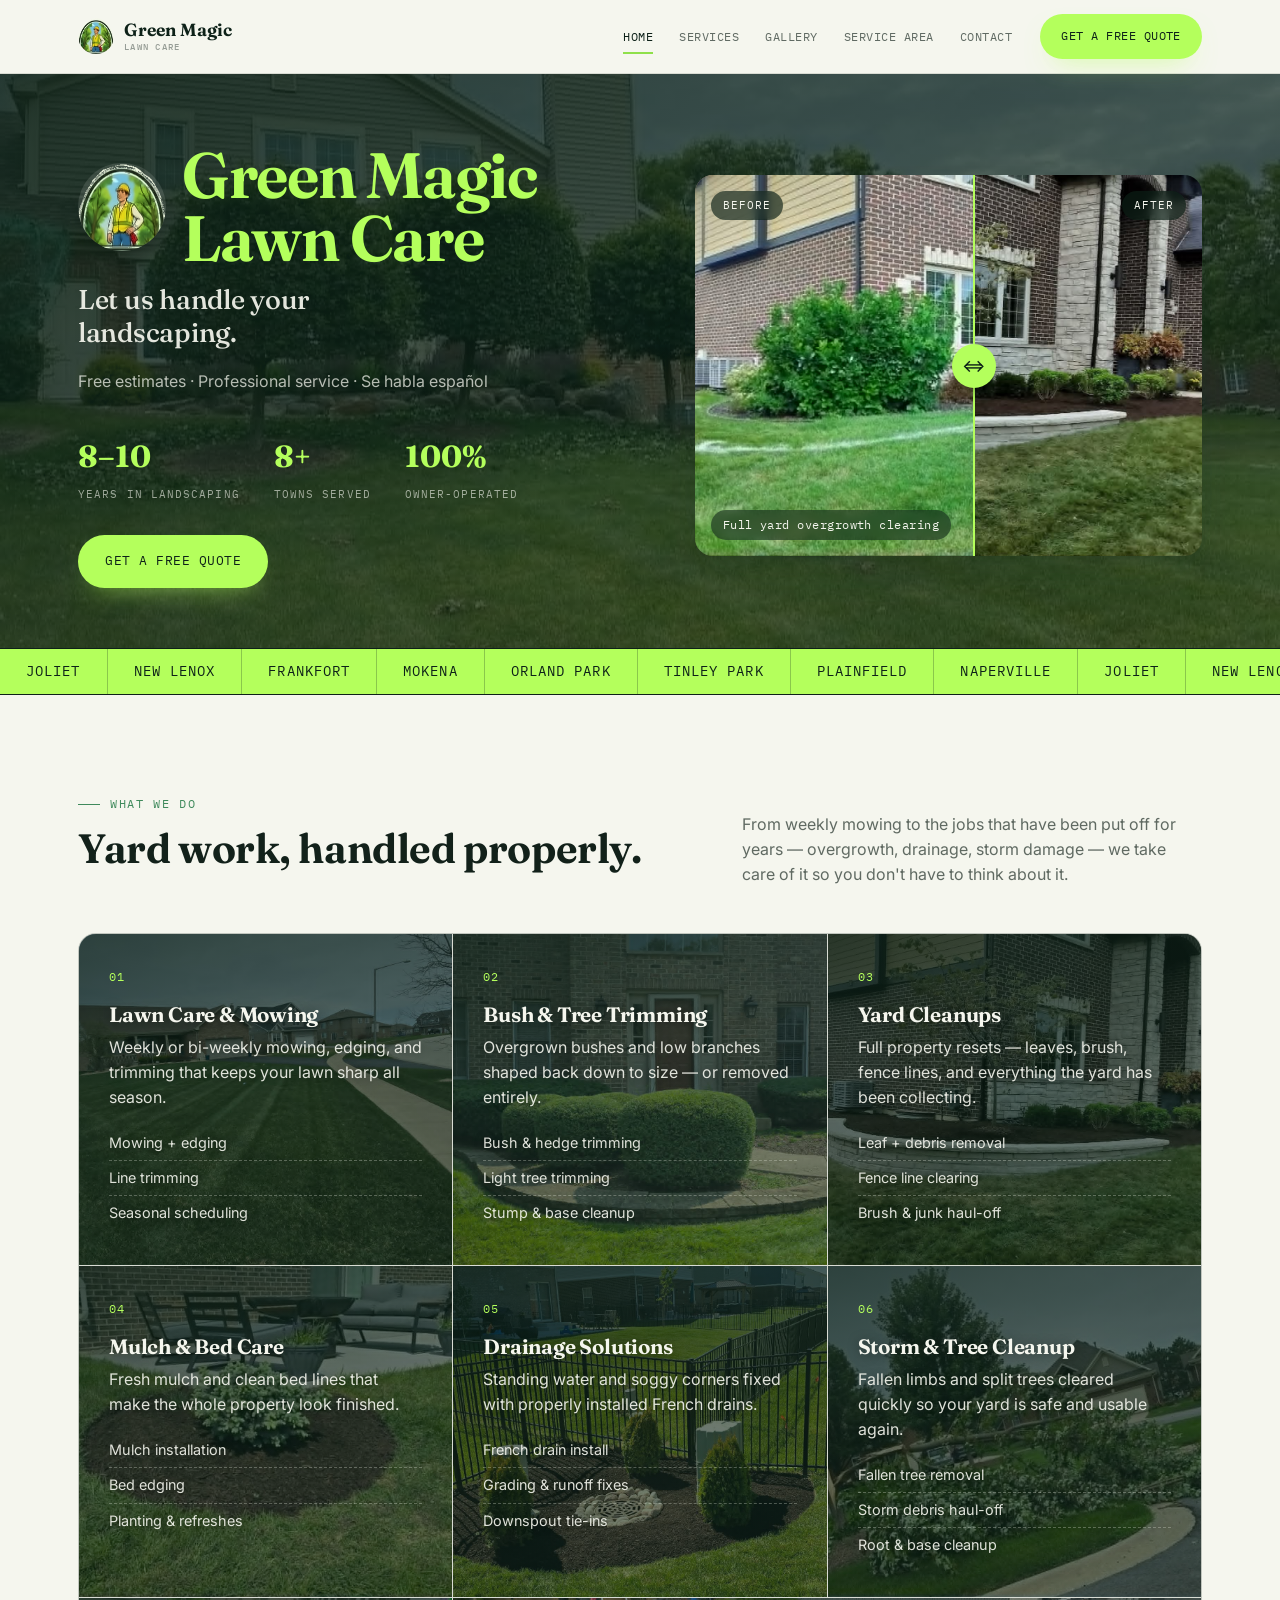
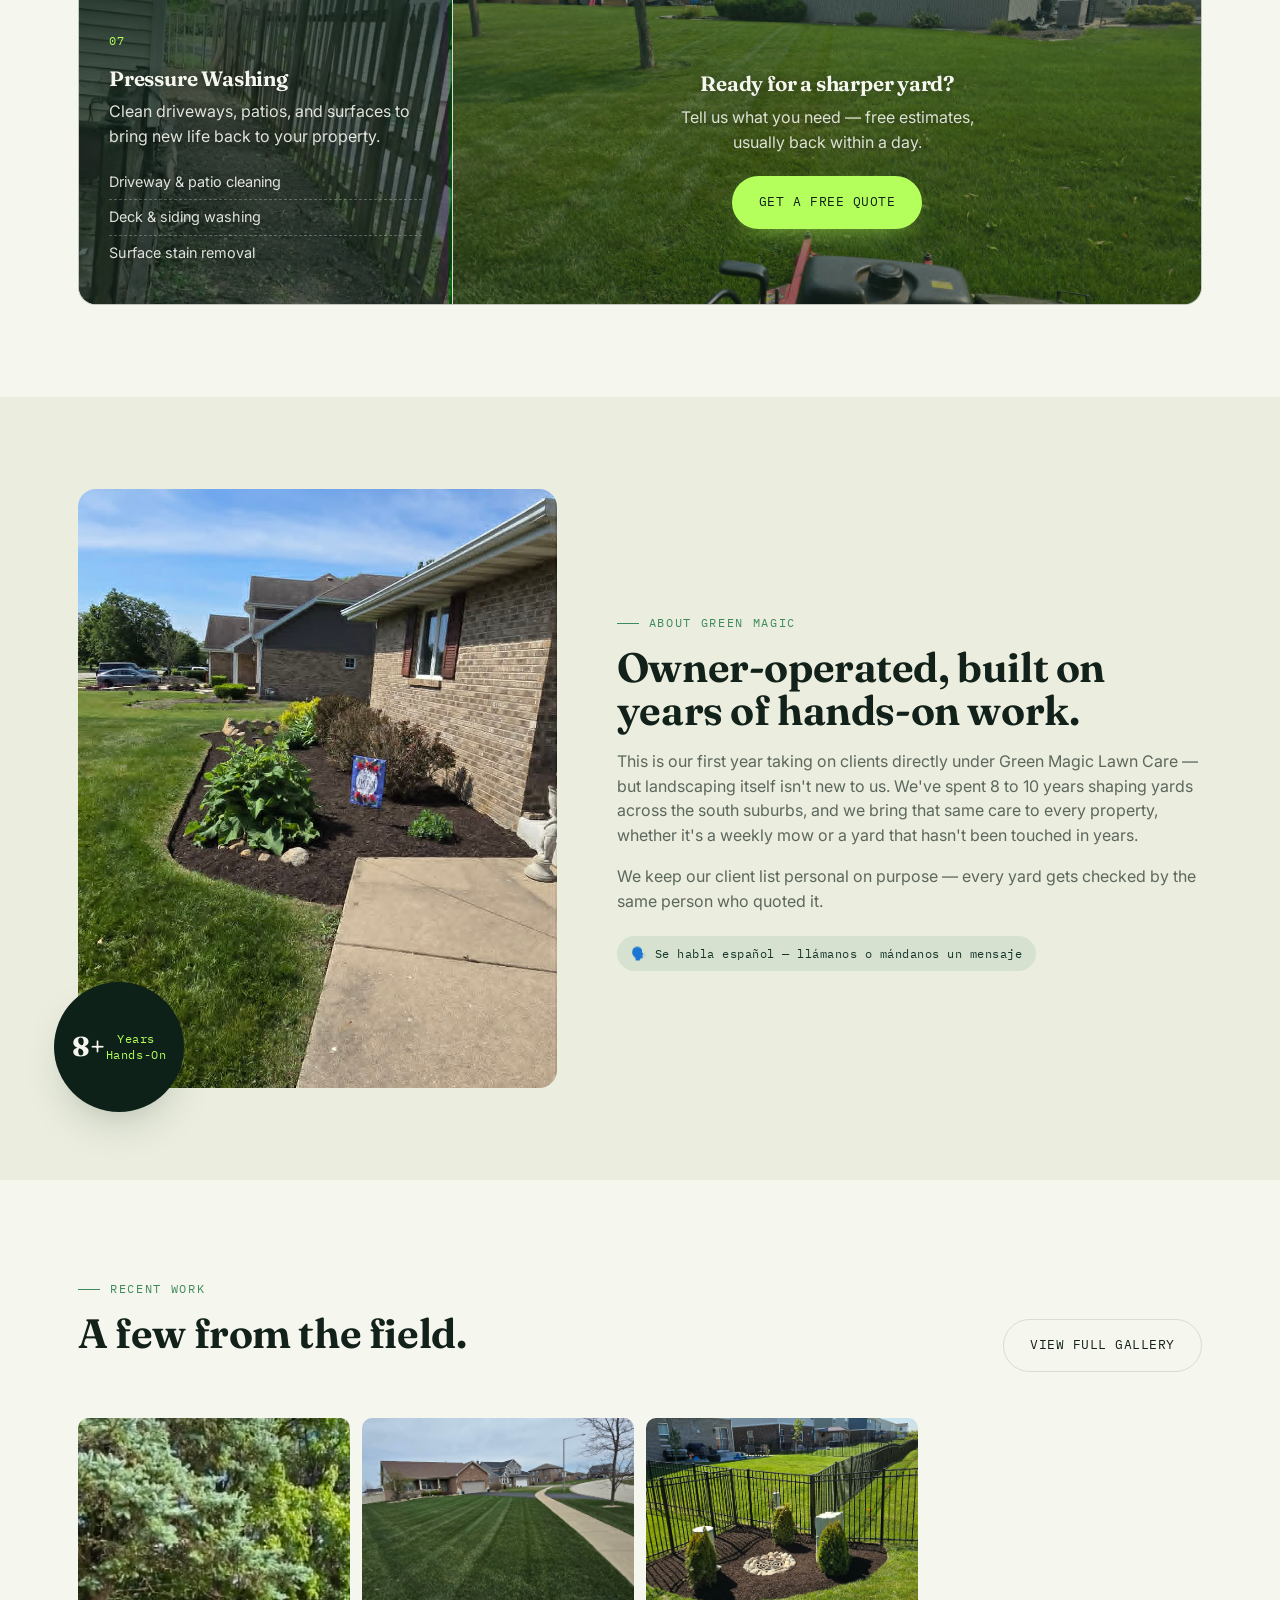
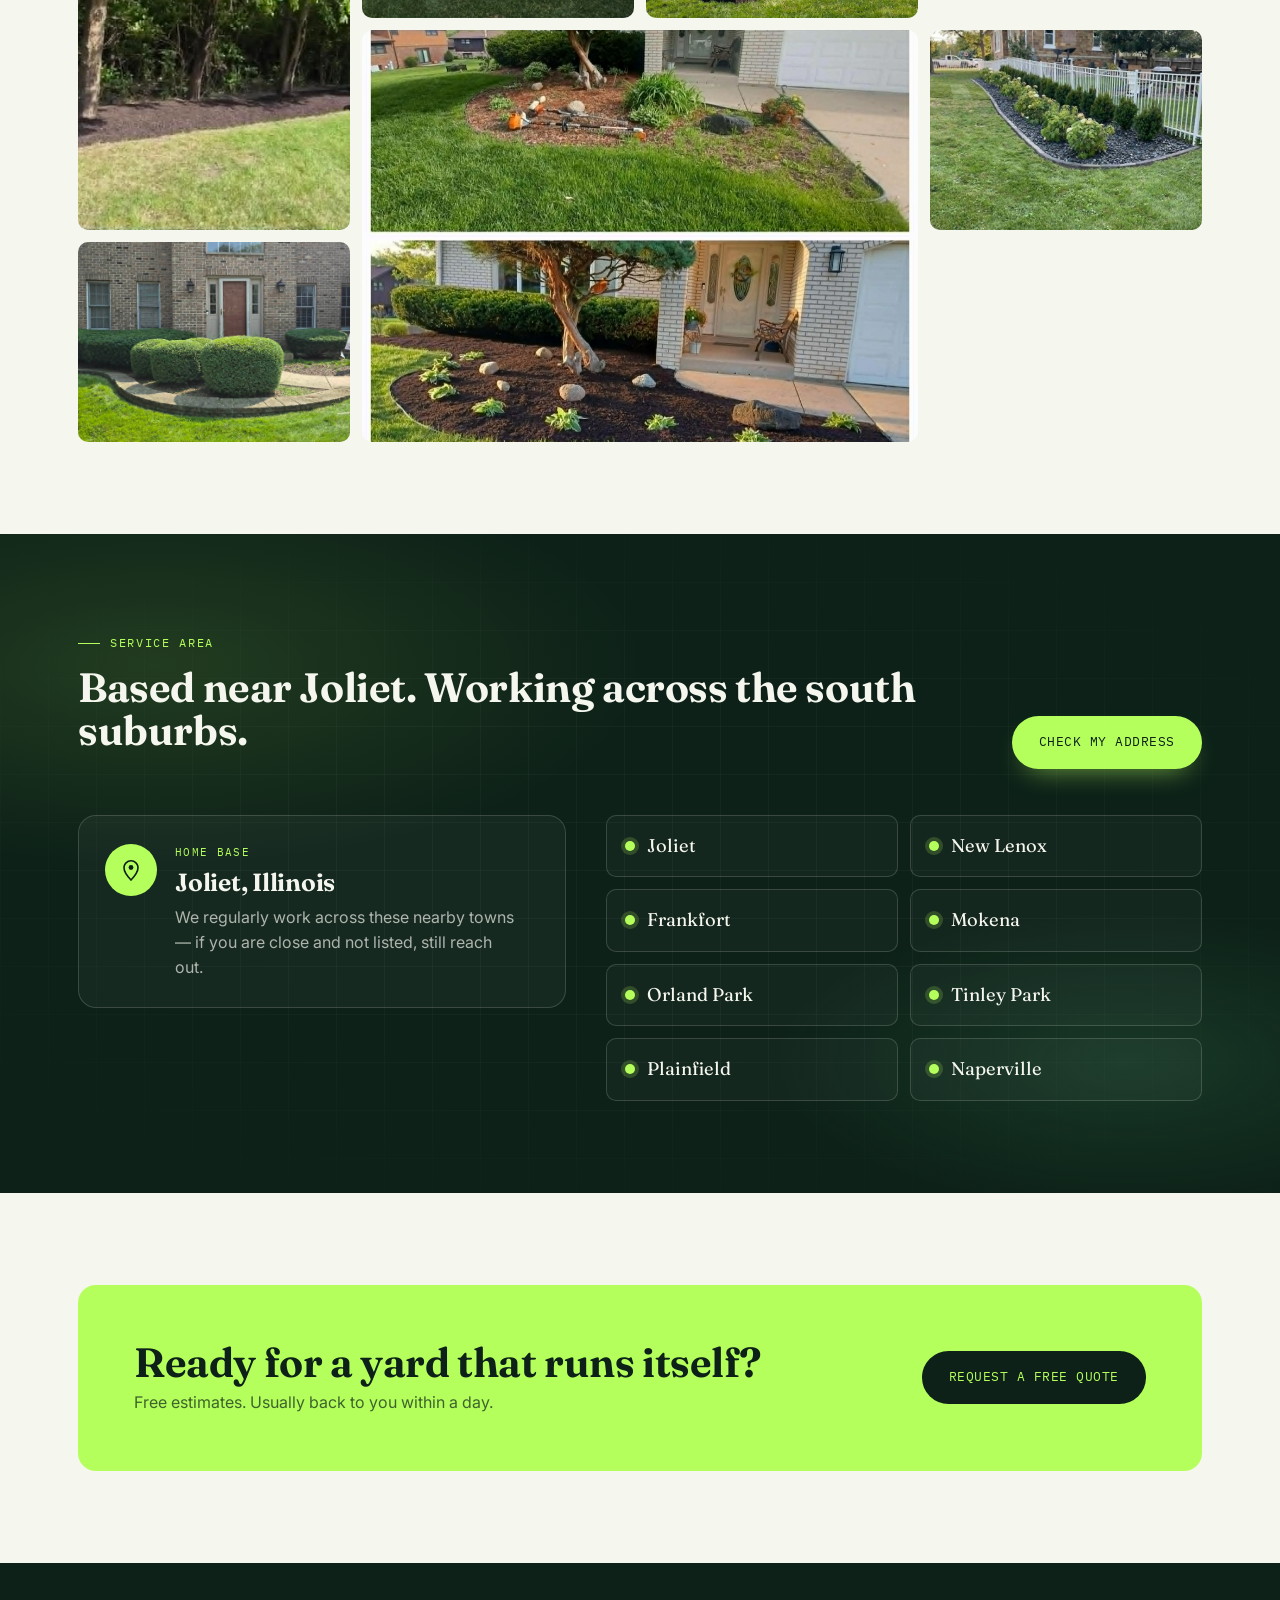
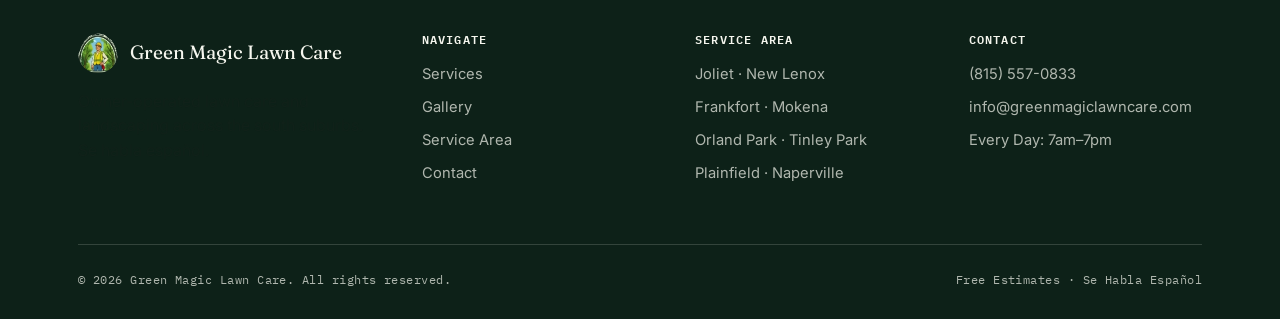
==== commit 40ceba4a: "hero background transitions added" ====
--- a/index.html
+++ b/index.html
@@ -36,6 +36,14 @@
 
 <!-- HERO -->
 <section class="hero">
+  <div class="hero-slides" aria-hidden="true">
+    <div class="hero-slide is-active" style="background-image:url('photos/biglawn.jpg')"></div>
+    <div class="hero-slide" style="background-image:url('photos/frontafter.jpg')"></div>
+    <div class="hero-slide" style="background-image:url('photos/forestafter.jpg')"></div>
+    <div class="hero-slide" style="background-image:url('photos/whitefenceafter.jpg')"></div>
+    <div class="hero-slide" style="background-image:url('photos/mediumbushafter.jpg')"></div>
+  </div>
+  <div class="hero-overlay" aria-hidden="true"></div>
   <div class="wrap hero-grid">
     <div class="hero-copy">
       <h1>
--- a/css/style.css
+++ b/css/style.css
@@ -311,22 +311,35 @@
    HERO
    ============================================================ */
 .hero {
-  background: linear-gradient(135deg, rgba(13,33,24,0.88) 0%, rgba(13,33,24,0.75) 100%), url('../photos/bigdrainafter.jpg');
+  background: var(--forest-deep);
+  color: var(--paper);
+  position: relative;
+  overflow: hidden;
+  padding: 70px 0 0;
+}
+.hero-slides,
+.hero-overlay {
+  position: absolute;
+  inset: 0;
+  pointer-events: none;
+}
+.hero-slides { z-index: 0; }
+.hero-overlay {
+  z-index: 1;
+  background: linear-gradient(135deg, rgba(13,33,24,0.88) 0%, rgba(13,33,24,0.72) 55%, rgba(13,33,24,0.66) 100%);
+}
+.hero-slide {
+  position: absolute;
+  inset: 0;
   background-size: cover;
   background-position: center;
-  color: var(--paper);
-  position: relative;
-  overflow: hidden;
-  padding: 70px 0 0;
-}
-.hero::before {
-  content: "";
-  position: absolute; inset: 0;
-  background: none;
-  pointer-events: none;
-}
+  opacity: 0;
+  transition: opacity 1.25s ease;
+}
+.hero-slide.is-active { opacity: 1; }
 .hero-grid {
   position: relative;
+  z-index: 2;
   display: grid;
   grid-template-columns: 1.05fr 0.95fr;
   gap: 56px;
@@ -460,6 +473,8 @@
 
 /* ---- service area ticker ---- */
 .ticker {
+  position: relative;
+  z-index: 2;
   background: var(--sprout);
   color: var(--forest-deep);
   overflow: hidden;
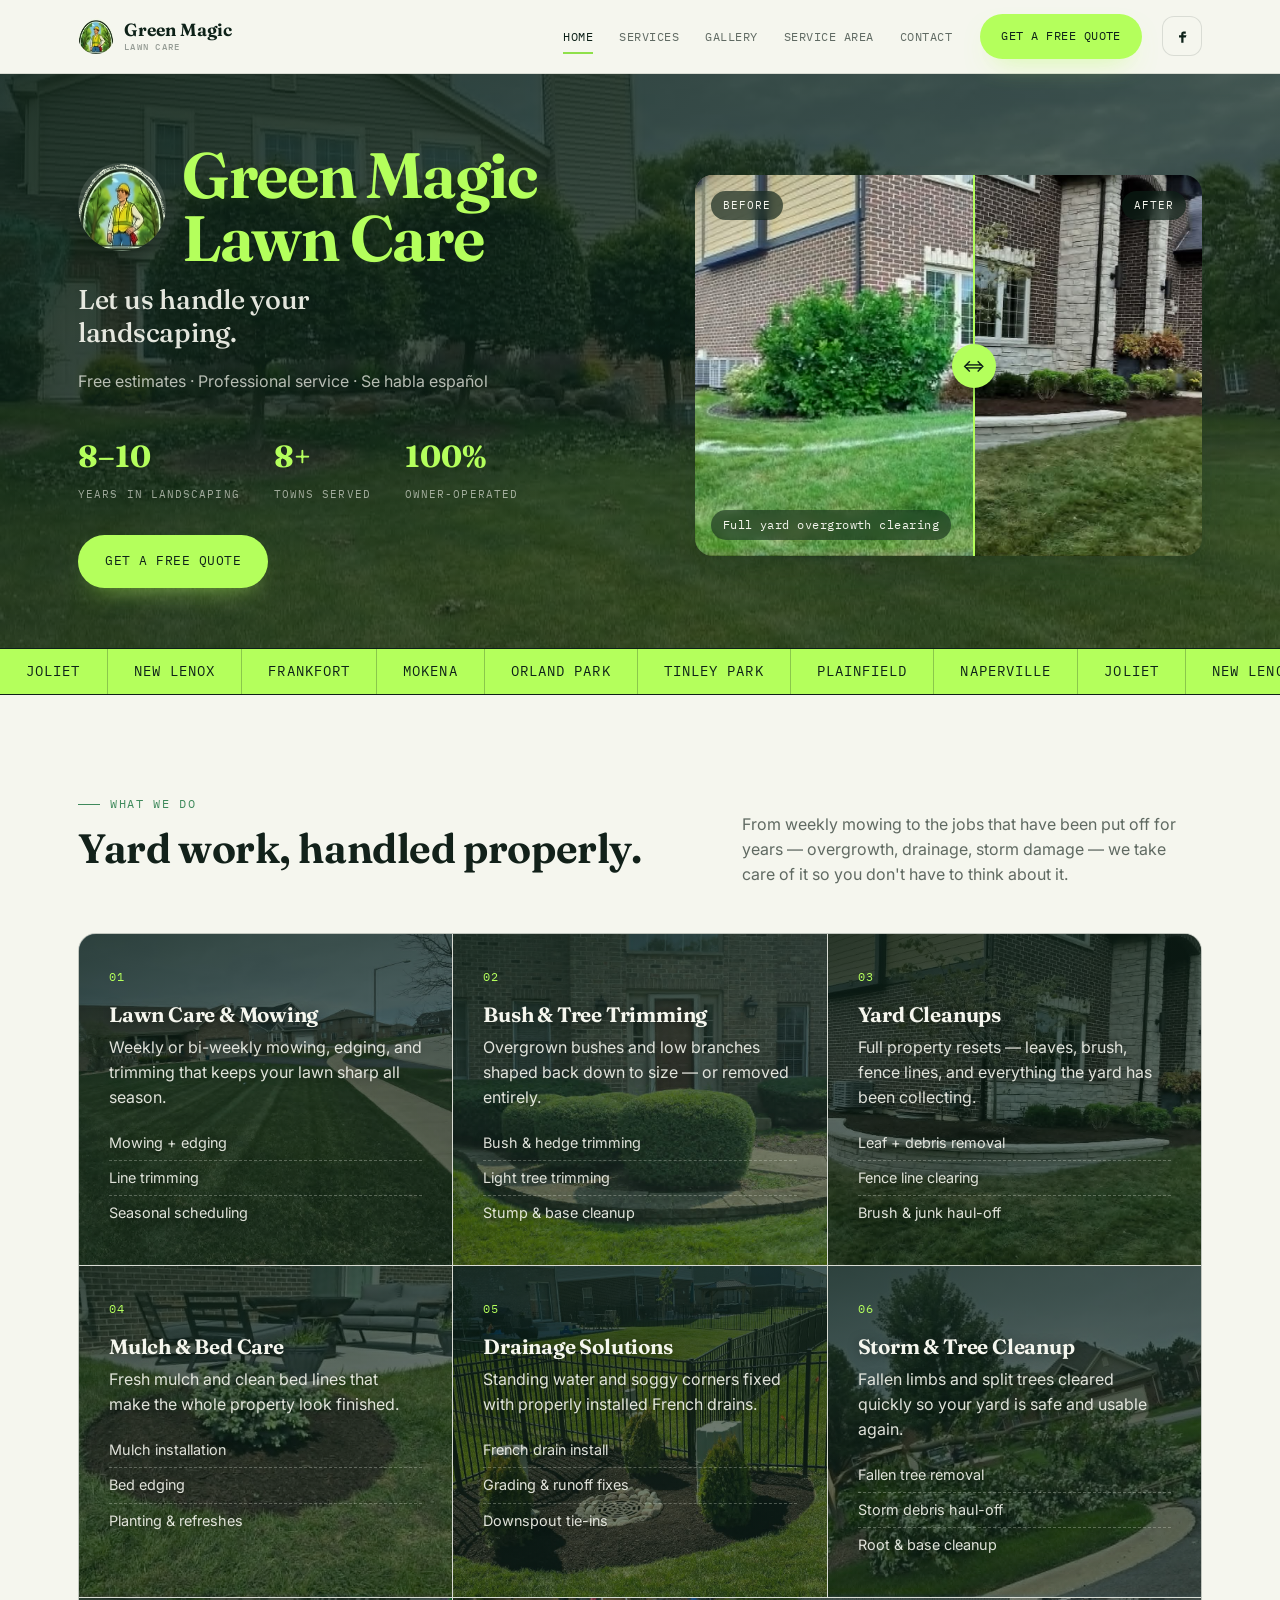
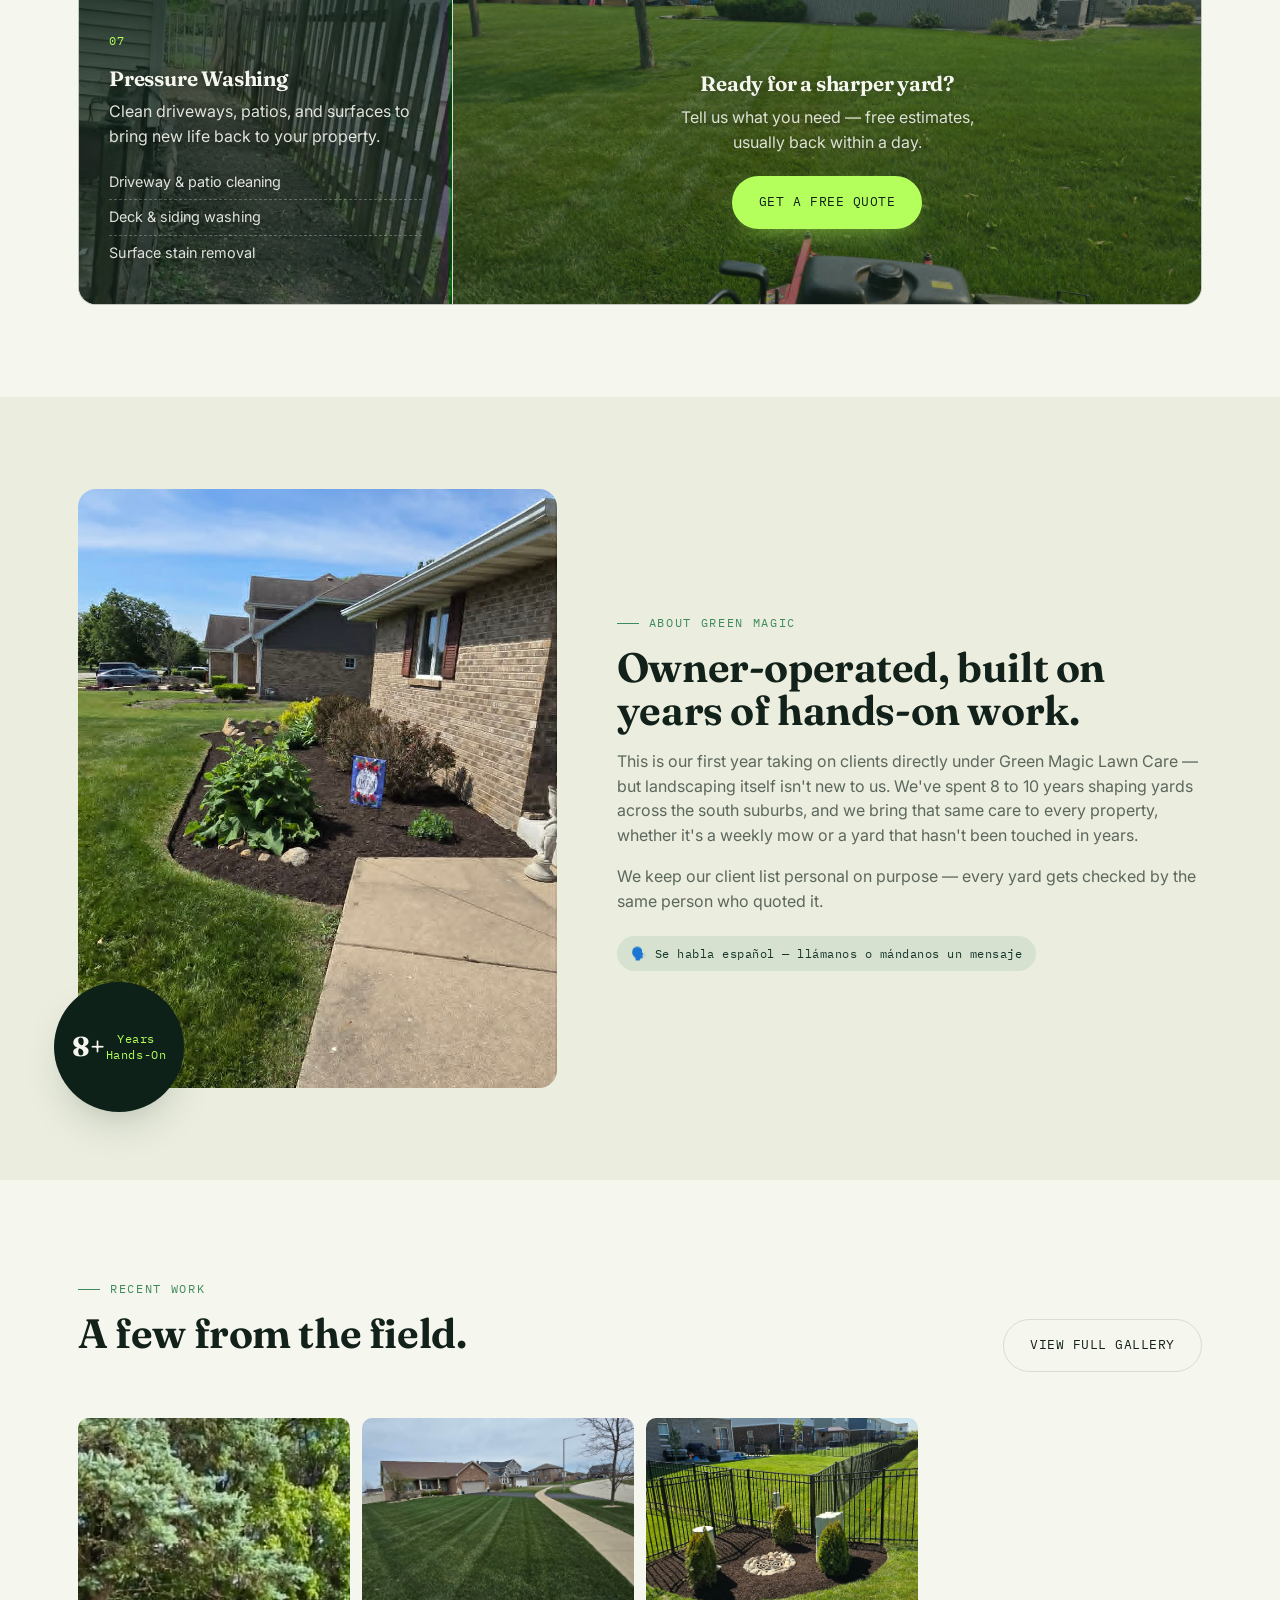
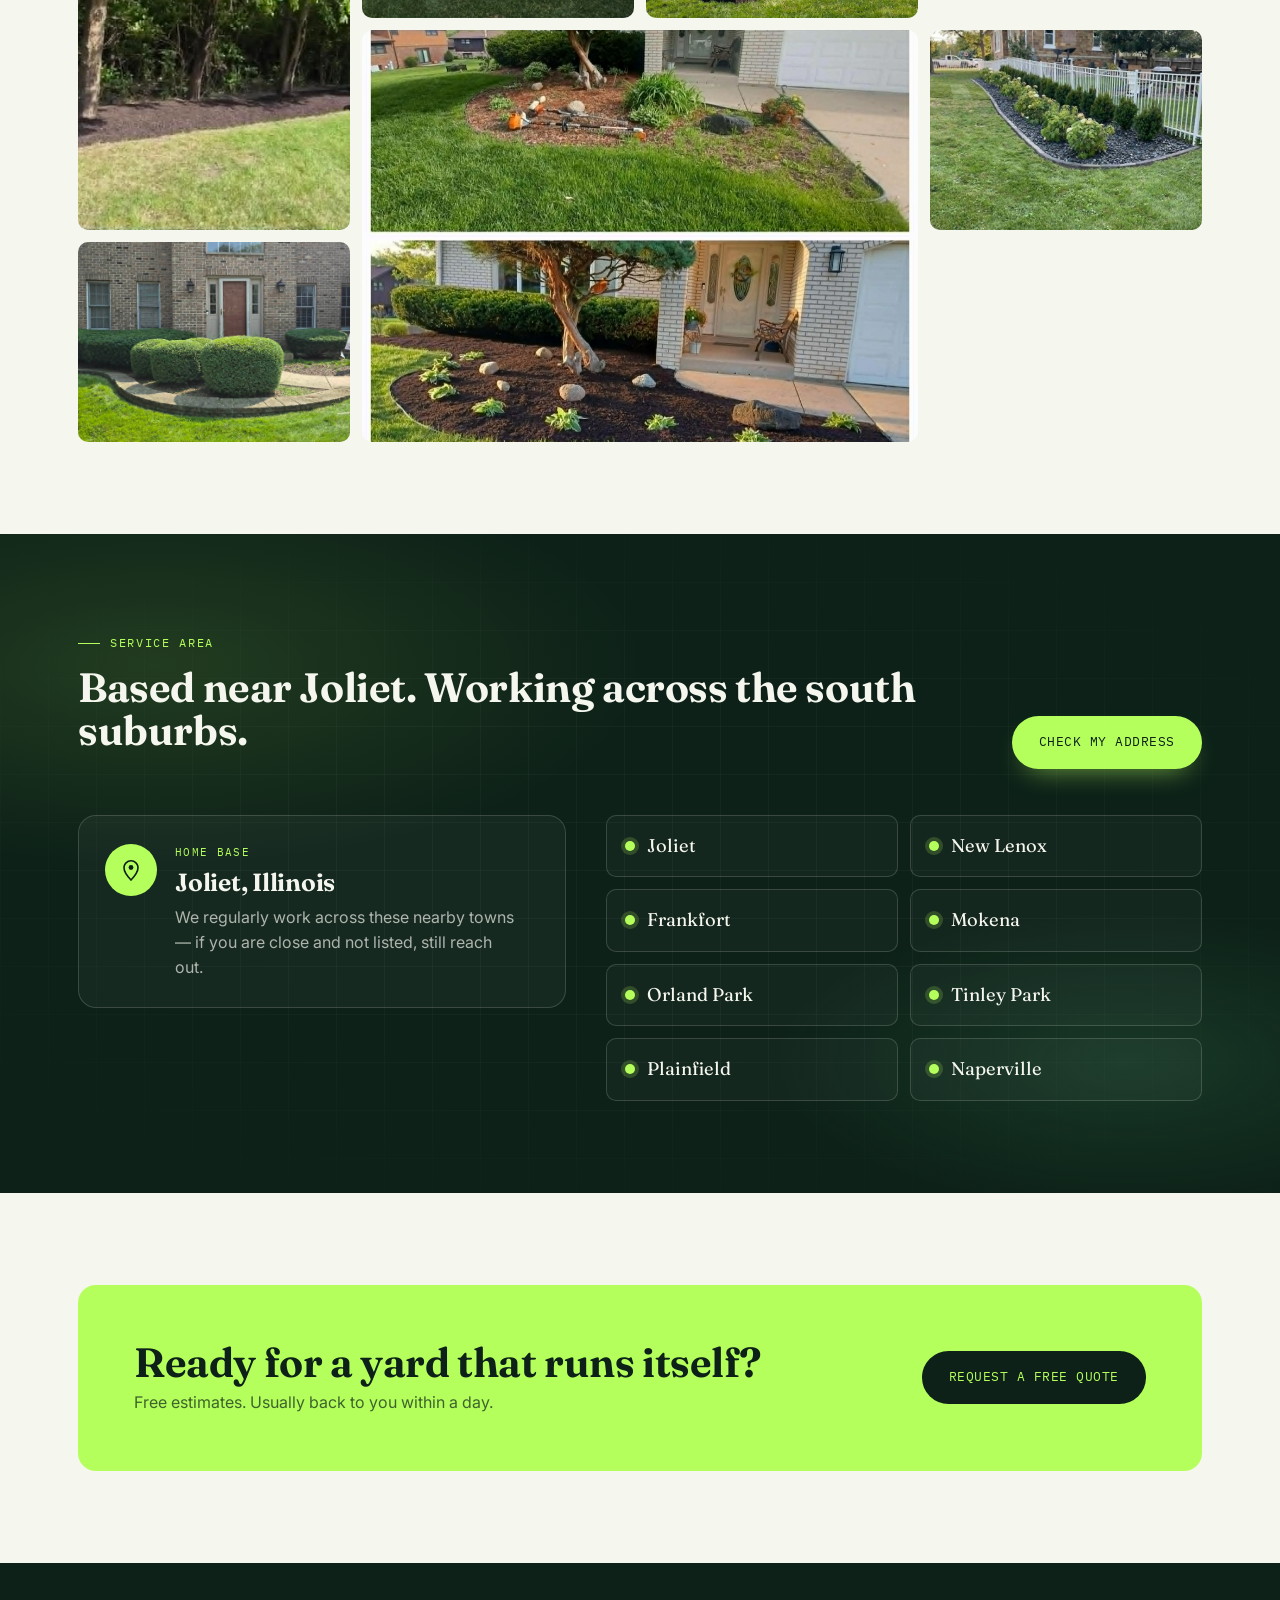
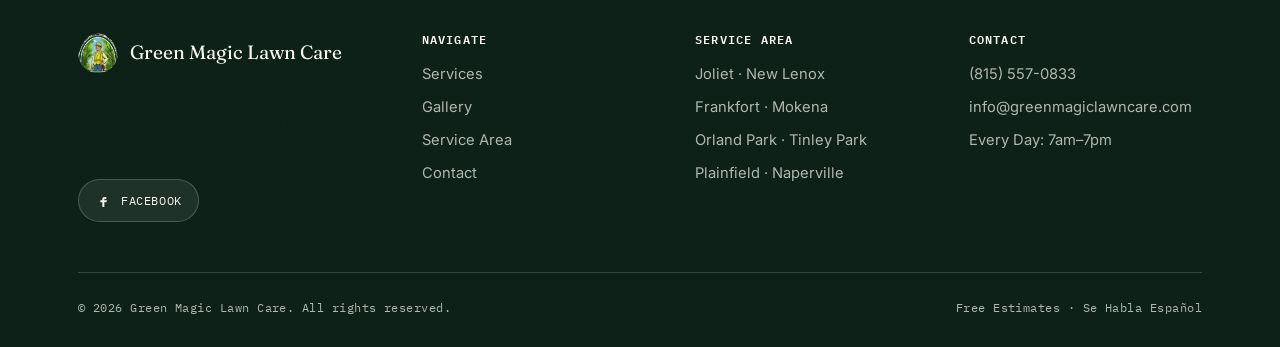
==== commit be1fab69: "added hero images to every page. added socials. added icons to contact page" ====
--- a/index.html
+++ b/index.html
@@ -18,9 +18,6 @@
       <img src="photos/green_magic_lawn_care_logo_transparent.png" alt="Green Magic Lawn Care logo">
       <span>Green Magic<span class="sub">Lawn Care</span></span>
     </a>
-    <button class="nav-toggle" type="button" aria-label="Open menu" aria-expanded="false" aria-controls="nav-menu">
-      <span class="nav-toggle-bars" aria-hidden="true"></span>
-    </button>
     <div class="nav-menu" id="nav-menu">
       <div class="nav-links">
         <a href="index.html" class="active">Home</a>
@@ -30,6 +27,14 @@
         <a href="contact.html">Contact</a>
       </div>
       <a href="contact.html" class="btn btn-primary nav-menu-cta">Get a Free Quote</a>
+    </div>
+    <div class="nav-actions">
+      <a class="nav-social" href="https://www.facebook.com/" target="_blank" rel="noopener noreferrer" aria-label="Facebook">
+        <svg viewBox="0 0 24 24" fill="currentColor" aria-hidden="true"><path d="M14 9h3V6h-3c-1.7 0-3 1.3-3 3v2H8v3h3v7h3v-7h3l1-3h-4V9c0-.6.4-1 1-1Z"/></svg>
+      </a>
+      <button class="nav-toggle" type="button" aria-label="Open menu" aria-expanded="false" aria-controls="nav-menu">
+        <span class="nav-toggle-bars" aria-hidden="true"></span>
+      </button>
     </div>
   </nav>
 </header>
@@ -258,6 +263,12 @@
           <span>Green Magic Lawn Care</span>
         </div>
         <p>Owner-operated lawn care and landscaping across the south suburbs. Se habla español.</p>
+        <div class="social-row">
+          <a class="social-btn social-btn--footer" href="https://www.facebook.com/" target="_blank" rel="noopener noreferrer" aria-label="Facebook">
+            <svg viewBox="0 0 24 24" fill="currentColor" aria-hidden="true"><path d="M14 9h3V6h-3c-1.7 0-3 1.3-3 3v2H8v3h3v7h3v-7h3l1-3h-4V9c0-.6.4-1 1-1Z"/></svg>
+            Facebook
+          </a>
+        </div>
       </div>
       <div>
         <h4>Navigate</h4>
--- a/css/style.css
+++ b/css/style.css
@@ -202,6 +202,31 @@
   padding: 12px 20px;
   font-size: 0.76rem;
 }
+.nav-actions {
+  display: flex;
+  align-items: center;
+  gap: 10px;
+  flex-shrink: 0;
+}
+.nav-social {
+  display: inline-flex;
+  align-items: center;
+  justify-content: center;
+  width: 40px;
+  height: 40px;
+  border-radius: 12px;
+  border: 1px solid var(--line);
+  background: var(--paper);
+  color: var(--forest-deep);
+  transition: background 0.2s ease, border-color 0.2s ease, color 0.2s ease, transform 0.2s ease;
+}
+.nav-social svg { width: 18px; height: 18px; }
+.nav-social:hover {
+  background: #1877F2;
+  border-color: #1877F2;
+  color: #fff;
+  transform: translateY(-1px);
+}
 .nav-toggle {
   display: none;
   align-items: center;
@@ -260,6 +285,11 @@
     letter-spacing: 0.1em;
   }
   .nav-toggle { display: inline-flex; }
+  .nav-actions { margin-left: auto; }
+  .nav-social {
+    width: 38px;
+    height: 38px;
+  }
   .nav-menu {
     display: none;
     position: absolute;
@@ -900,19 +930,29 @@
 .page-hero {
   background: var(--forest-deep);
   color: var(--paper);
-  padding: 64px 0 54px;
+  padding: 72px 0 58px;
   position: relative;
   overflow: hidden;
+  background-size: cover;
+  background-position: center;
 }
 .page-hero::before {
   content: "";
   position: absolute; inset: 0;
-  background: radial-gradient(50% 60% at 90% 0%, rgba(180,255,92,0.14), transparent 60%);
-}
+  background: linear-gradient(120deg, rgba(13,33,24,0.88) 0%, rgba(13,33,24,0.7) 55%, rgba(13,33,24,0.55) 100%);
+  pointer-events: none;
+}
+.page-hero--gallery {
+  background-image: url('../photos/forestafter.jpg');
+}
+.page-hero--contact {
+  background-image: url('../photos/frontafter.jpg');
+}
+.page-hero .wrap { position: relative; z-index: 1; }
 .page-hero .eyebrow { color: var(--sprout); }
 .page-hero .eyebrow::before { background: var(--sprout); }
 .page-hero h1 { color: var(--paper); max-width: 20ch; }
-.page-hero p { color: rgba(245,246,238,0.7); max-width: 55ch; }
+.page-hero p { color: rgba(245,246,238,0.78); max-width: 55ch; }
 
 /* ============================================================
    GALLERY PAGE
@@ -1026,15 +1066,118 @@
 .form-note { font-size: 0.82rem; color: var(--ink-faint); margin-top: 4px; }
 
 .contact-side .info-card {
-  background: var(--forest-deep); color: var(--paper);
-  border-radius: var(--radius); padding: 34px; margin-bottom: 20px;
-}
+  display: flex;
+  gap: 16px;
+  align-items: flex-start;
+  background: var(--forest-deep);
+  color: var(--paper);
+  border-radius: var(--radius);
+  padding: 24px 22px;
+  margin-bottom: 16px;
+  border: 1px solid rgba(245, 246, 238, 0.08);
+}
+.contact-side .info-icon {
+  width: 44px;
+  height: 44px;
+  border-radius: 12px;
+  flex-shrink: 0;
+  display: grid;
+  place-items: center;
+  background: rgba(180, 255, 92, 0.14);
+  color: var(--sprout);
+}
+.contact-side .info-icon svg {
+  width: 22px;
+  height: 22px;
+}
+.contact-side .info-body { min-width: 0; flex: 1; }
 .contact-side .info-card h4 {
-  font-family: var(--mono); font-size: 0.72rem; letter-spacing: 0.08em; text-transform: uppercase;
-  color: var(--sprout); margin-bottom: 14px; font-weight: 600;
-}
-.contact-side .info-card p, .contact-side .info-card a { color: rgba(245,246,238,0.85); }
-.contact-side .info-card .big { font-family: var(--display); font-size: 1.6rem; color: var(--paper); margin: 0; }
+  font-family: var(--mono);
+  font-size: 0.7rem;
+  letter-spacing: 0.1em;
+  text-transform: uppercase;
+  color: var(--sprout);
+  margin: 0 0 10px;
+  font-weight: 600;
+}
+.contact-side .info-value {
+  display: block;
+  font-family: var(--display);
+  font-size: 1.45rem;
+  line-height: 1.15;
+  color: var(--paper);
+  margin: 0;
+}
+.contact-side .info-value--sm {
+  font-size: 1.05rem;
+  word-break: break-word;
+}
+.contact-side .info-value + .info-value,
+.contact-side .info-meta + .info-value {
+  margin-top: 10px;
+}
+.contact-side .info-meta {
+  margin: 4px 0 0;
+  font-family: var(--mono);
+  font-size: 0.72rem;
+  letter-spacing: 0.06em;
+  text-transform: uppercase;
+  color: rgba(245, 246, 238, 0.55);
+}
+.contact-side .info-copy {
+  margin: 0;
+  color: rgba(245, 246, 238, 0.82);
+  font-size: 0.95rem;
+  line-height: 1.5;
+}
+.hours-row {
+  display: flex;
+  align-items: baseline;
+  justify-content: space-between;
+  gap: 16px;
+  padding: 10px 0;
+  border-top: 1px solid rgba(245, 246, 238, 0.12);
+  border-bottom: 1px solid rgba(245, 246, 238, 0.12);
+}
+.hours-day {
+  font-family: var(--body);
+  font-weight: 600;
+  color: var(--paper);
+}
+.hours-time {
+  font-family: var(--mono);
+  font-size: 0.82rem;
+  letter-spacing: 0.04em;
+  color: var(--sprout);
+  white-space: nowrap;
+}
+
+.social-row { margin-top: 16px; }
+.social-btn {
+  display: inline-flex;
+  align-items: center;
+  gap: 10px;
+  font-family: var(--mono);
+  font-size: 0.78rem;
+  letter-spacing: 0.05em;
+  text-transform: uppercase;
+  padding: 11px 16px;
+  border-radius: 100px;
+  border: 1px solid rgba(245, 246, 238, 0.2);
+  background: rgba(245, 246, 238, 0.06);
+  color: var(--paper);
+  transition: background 0.2s ease, border-color 0.2s ease, transform 0.2s ease;
+}
+.social-btn svg { width: 16px; height: 16px; }
+.social-btn:hover {
+  background: #1877F2;
+  border-color: #1877F2;
+  color: #fff;
+  transform: translateY(-1px);
+}
+.social-btn--footer {
+  background: rgba(245, 246, 238, 0.08);
+}
 
 .map-frame {
   border-radius: var(--radius); overflow: hidden; border: 1px solid var(--line);
@@ -1201,10 +1344,13 @@
   }
   .contact-grid { gap: 28px; }
   .contact-side .info-card {
-    padding: 22px 18px;
-  }
-  .contact-side .info-card .big {
-    font-size: 1.3rem;
+    padding: 18px 16px;
+  }
+  .contact-side .info-value {
+    font-size: 1.25rem;
+  }
+  .contact-side .info-value--sm {
+    font-size: 0.98rem;
   }
 
   .ba-grid { gap: 18px; }
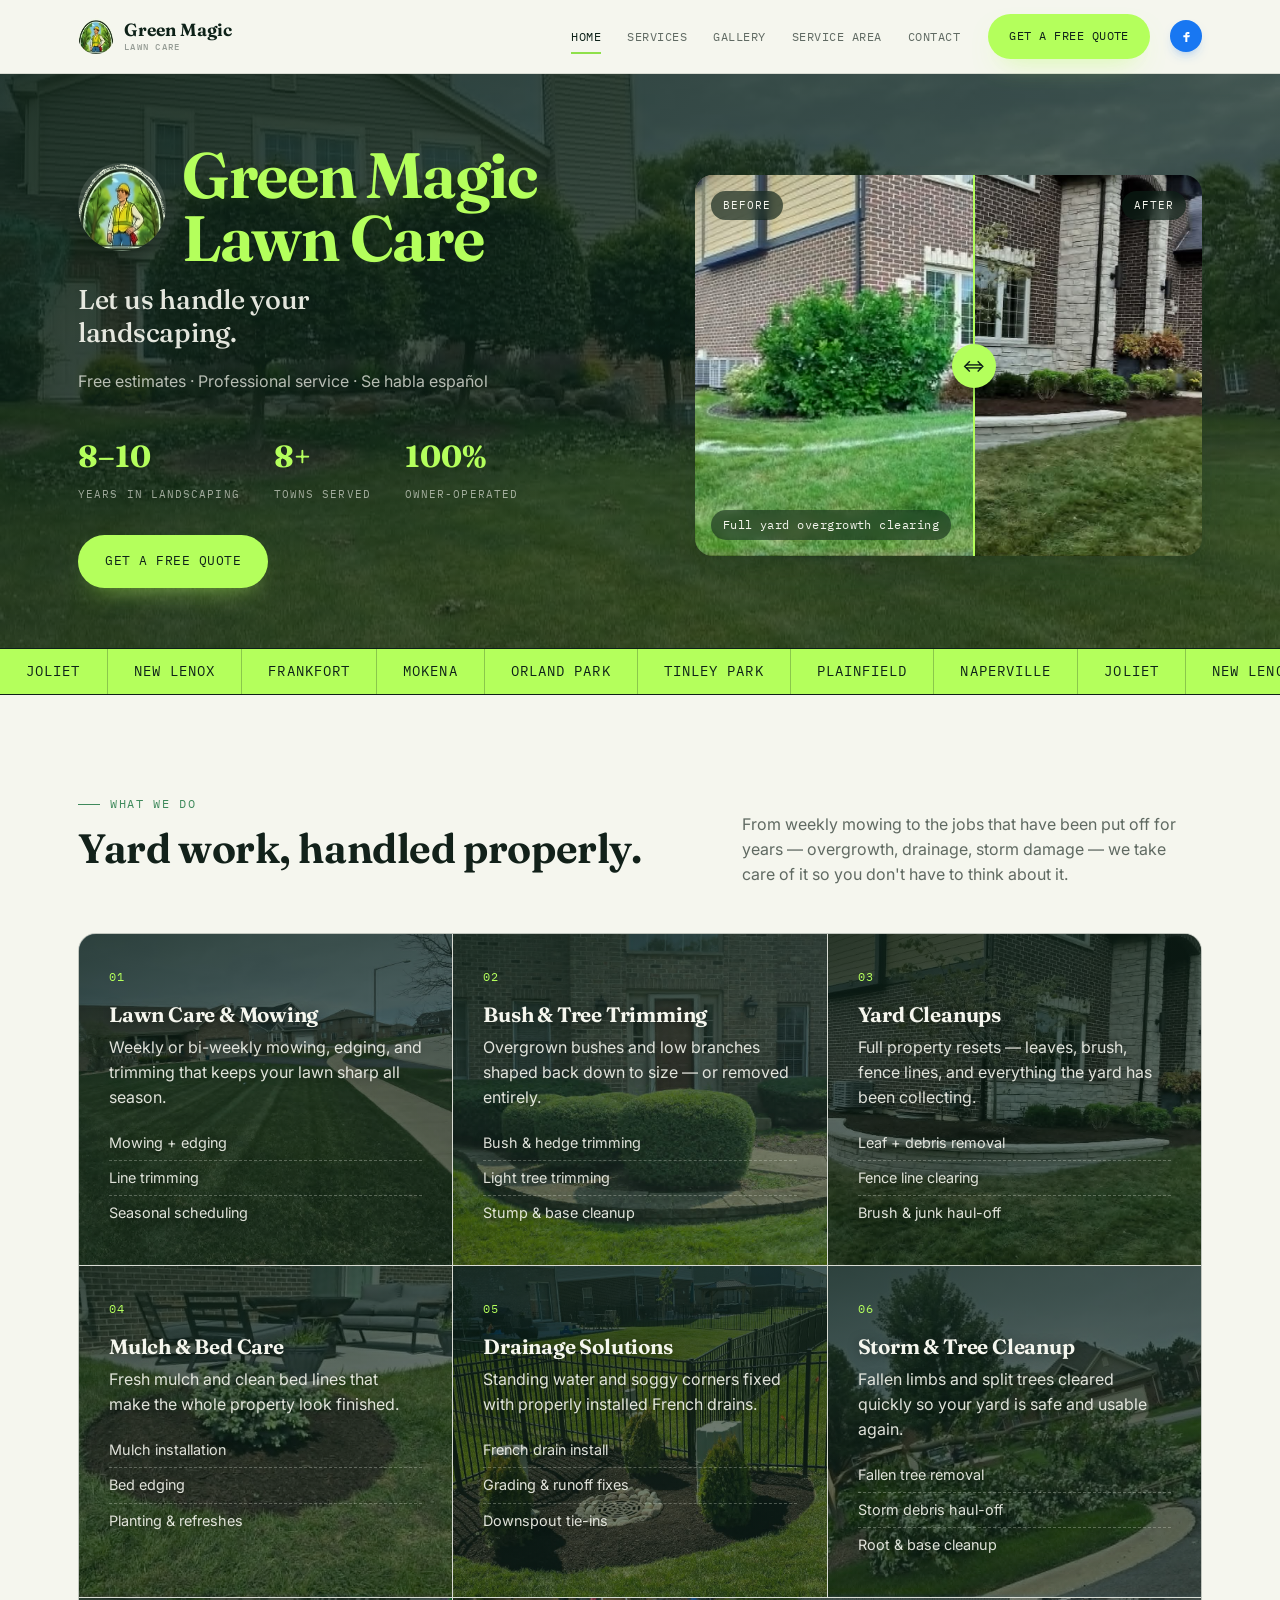
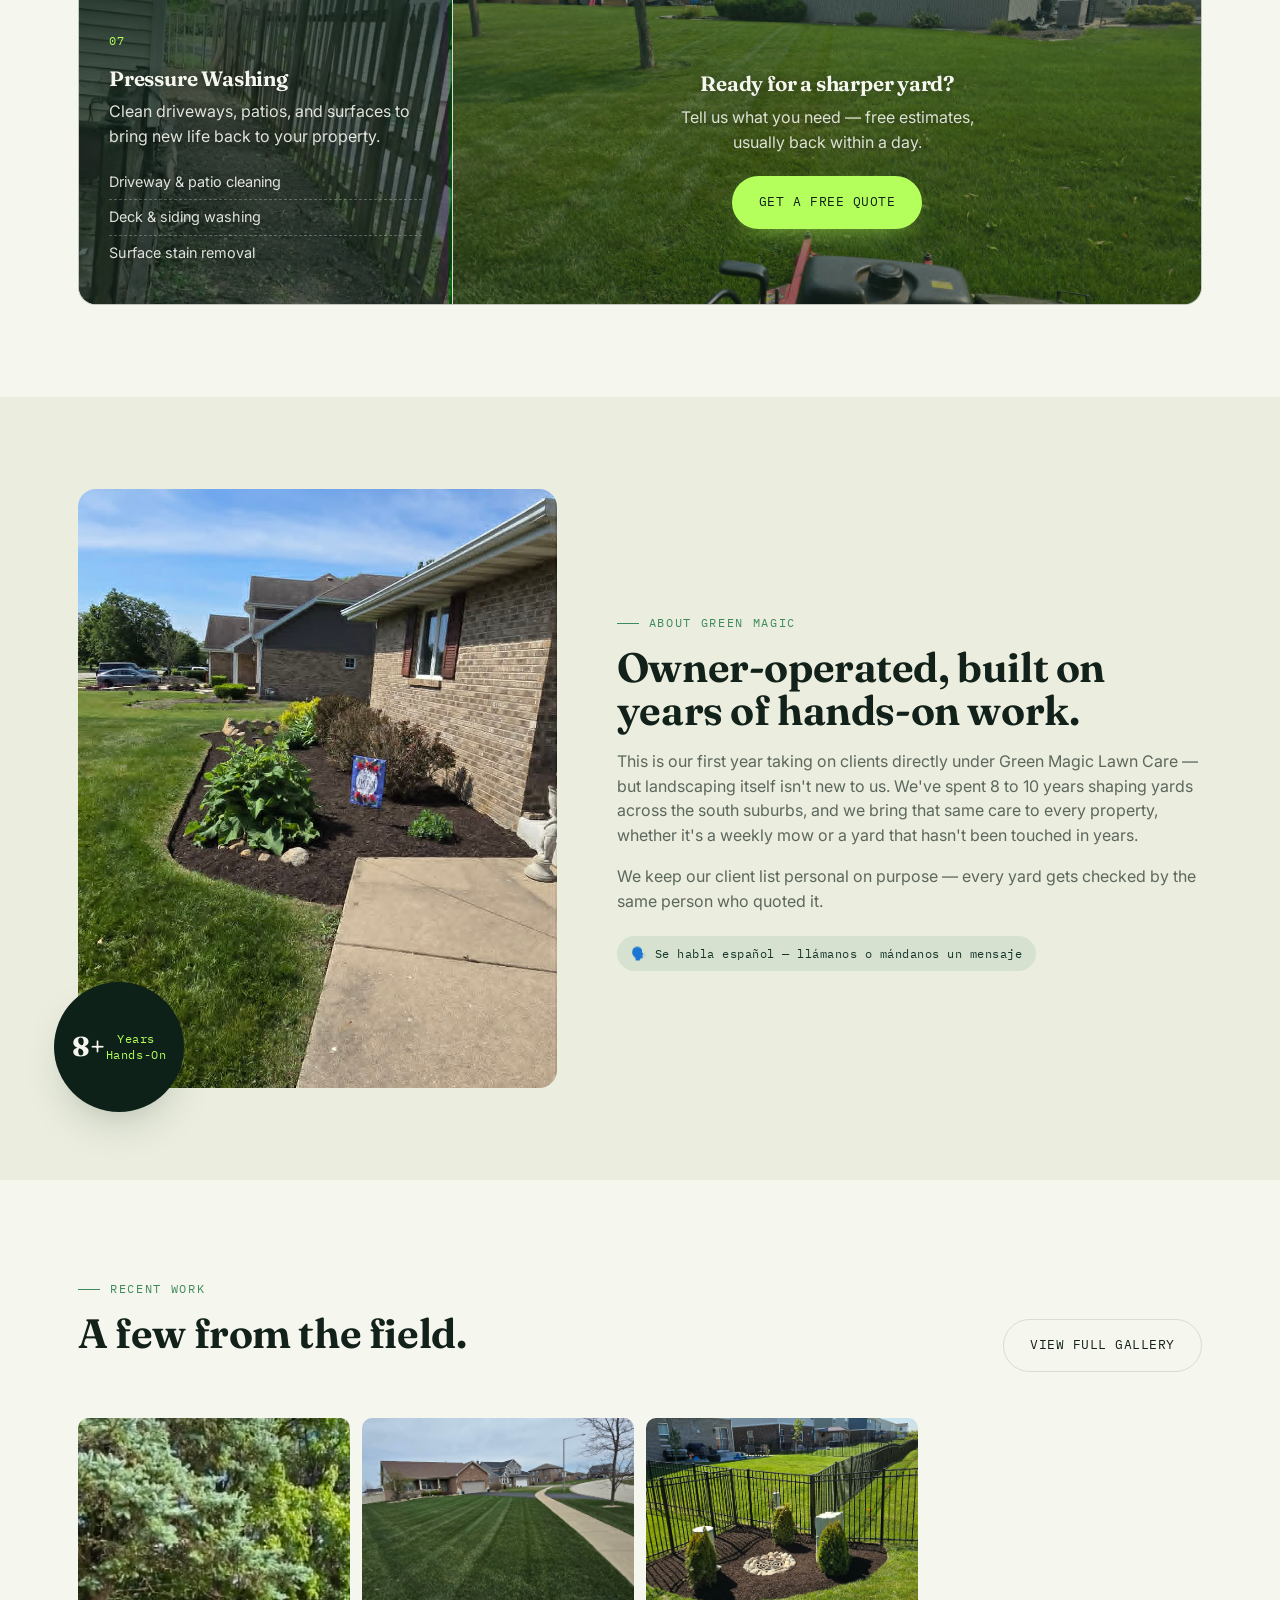
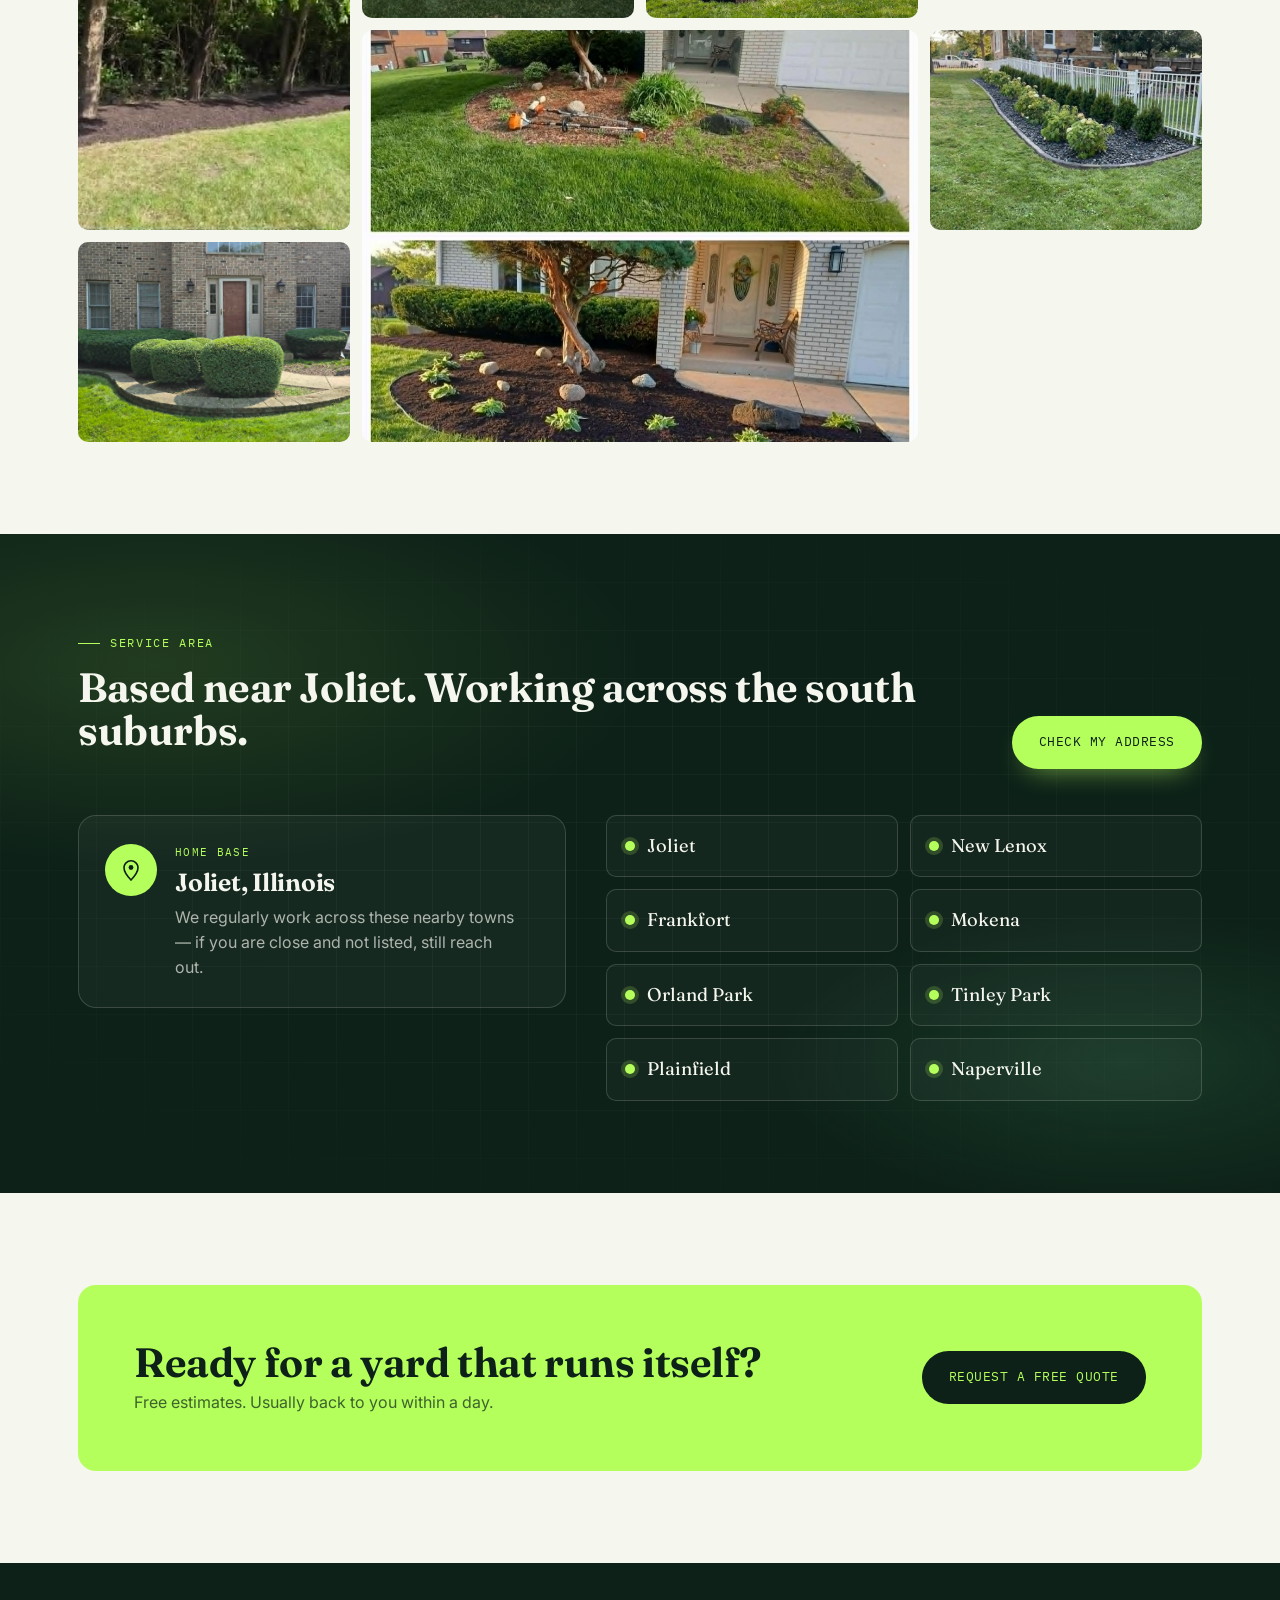
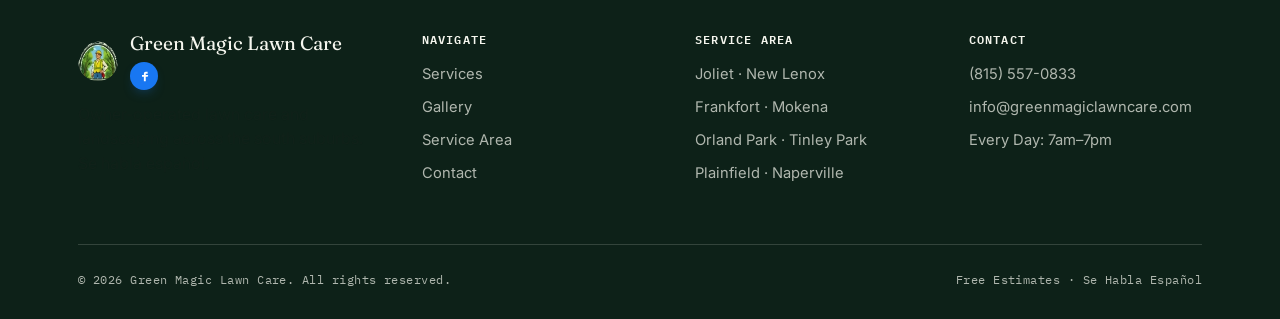
==== commit ccbf0067: "facebook icon changed" ====
--- a/index.html
+++ b/index.html
@@ -260,15 +260,14 @@
       <div>
         <div class="footer-brand">
           <img src="photos/green_magic_lawn_care_logo_transparent.png" alt="Green Magic Lawn Care logo">
-          <span>Green Magic Lawn Care</span>
+          <div class="footer-brand-text">
+            <span>Green Magic Lawn Care</span>
+            <a class="fb-badge" href="https://www.facebook.com/" target="_blank" rel="noopener noreferrer" aria-label="Facebook">
+              <svg viewBox="0 0 24 24" fill="currentColor" aria-hidden="true"><path d="M14 9h3V6h-3c-1.7 0-3 1.3-3 3v2H8v3h3v7h3v-7h3l1-3h-4V9c0-.6.4-1 1-1Z"/></svg>
+            </a>
+          </div>
         </div>
         <p>Owner-operated lawn care and landscaping across the south suburbs. Se habla español.</p>
-        <div class="social-row">
-          <a class="social-btn social-btn--footer" href="https://www.facebook.com/" target="_blank" rel="noopener noreferrer" aria-label="Facebook">
-            <svg viewBox="0 0 24 24" fill="currentColor" aria-hidden="true"><path d="M14 9h3V6h-3c-1.7 0-3 1.3-3 3v2H8v3h3v7h3v-7h3l1-3h-4V9c0-.6.4-1 1-1Z"/></svg>
-            Facebook
-          </a>
-        </div>
       </div>
       <div>
         <h4>Navigate</h4>
--- a/css/style.css
+++ b/css/style.css
@@ -212,20 +212,22 @@
   display: inline-flex;
   align-items: center;
   justify-content: center;
-  width: 40px;
-  height: 40px;
-  border-radius: 12px;
-  border: 1px solid var(--line);
-  background: var(--paper);
-  color: var(--forest-deep);
-  transition: background 0.2s ease, border-color 0.2s ease, color 0.2s ease, transform 0.2s ease;
-}
-.nav-social svg { width: 18px; height: 18px; }
+  width: 32px;
+  height: 32px;
+  border-radius: 50%;
+  border: none;
+  background: #1877F2;
+  color: #fff;
+  box-shadow: 0 6px 14px -8px rgba(24, 119, 242, 0.9);
+  transition: transform 0.2s ease, filter 0.2s ease;
+}
+.nav-social svg { width: 16px; height: 16px; }
 .nav-social:hover {
   background: #1877F2;
-  border-color: #1877F2;
+  border-color: transparent;
   color: #fff;
-  transform: translateY(-1px);
+  transform: translateY(-1px) scale(1.06);
+  filter: brightness(1.08);
 }
 .nav-toggle {
   display: none;
@@ -287,8 +289,8 @@
   .nav-toggle { display: inline-flex; }
   .nav-actions { margin-left: auto; }
   .nav-social {
-    width: 38px;
-    height: 38px;
+    width: 30px;
+    height: 30px;
   }
   .nav-menu {
     display: none;
@@ -912,9 +914,33 @@
 .footer-grid ul { list-style: none; padding: 0; margin: 0; }
 .footer-grid li { margin-bottom: 10px; font-size: 0.92rem; }
 .footer-grid a:hover { color: var(--sprout); }
-.footer-brand { display: flex; align-items: center; gap: 12px; margin-bottom: 16px; }
+.footer-brand { display: flex; align-items: center; gap: 12px; margin-bottom: 12px; }
 .footer-brand img { width: 40px; height: 40px; border-radius: 50%; }
-.footer-brand span { font-family: var(--display); font-size: 1.2rem; color: var(--paper); }
+.footer-brand-text {
+  display: flex;
+  flex-direction: column;
+  align-items: flex-start;
+  gap: 8px;
+}
+.footer-brand-text span { font-family: var(--display); font-size: 1.2rem; color: var(--paper); line-height: 1.1; }
+.fb-badge {
+  display: inline-flex;
+  align-items: center;
+  justify-content: center;
+  width: 28px;
+  height: 28px;
+  border-radius: 50%;
+  background: #1877F2;
+  color: #fff;
+  flex-shrink: 0;
+  box-shadow: 0 6px 14px -8px rgba(24, 119, 242, 0.9);
+  transition: transform 0.2s ease, filter 0.2s ease;
+}
+.fb-badge svg { width: 15px; height: 15px; }
+.fb-badge:hover {
+  transform: translateY(-1px) scale(1.06);
+  filter: brightness(1.08);
+}
 .footer-bottom {
   display: flex; justify-content: space-between; flex-wrap: wrap; gap: 10px;
   padding-top: 26px; font-family: var(--mono); font-size: 0.72rem; letter-spacing: 0.04em;
@@ -1152,7 +1178,7 @@
   white-space: nowrap;
 }
 
-.social-row { margin-top: 16px; }
+.social-row { margin-top: 4px; }
 .social-btn {
   display: inline-flex;
   align-items: center;
@@ -1163,20 +1189,17 @@
   text-transform: uppercase;
   padding: 11px 16px;
   border-radius: 100px;
-  border: 1px solid rgba(245, 246, 238, 0.2);
-  background: rgba(245, 246, 238, 0.06);
-  color: var(--paper);
-  transition: background 0.2s ease, border-color 0.2s ease, transform 0.2s ease;
+  border: 1px solid transparent;
+  background: #1877F2;
+  color: #fff;
+  transition: background 0.2s ease, transform 0.2s ease, filter 0.2s ease;
 }
 .social-btn svg { width: 16px; height: 16px; }
 .social-btn:hover {
-  background: #1877F2;
-  border-color: #1877F2;
+  background: #166fe5;
   color: #fff;
   transform: translateY(-1px);
-}
-.social-btn--footer {
-  background: rgba(245, 246, 238, 0.08);
+  filter: brightness(1.05);
 }
 
 .map-frame {
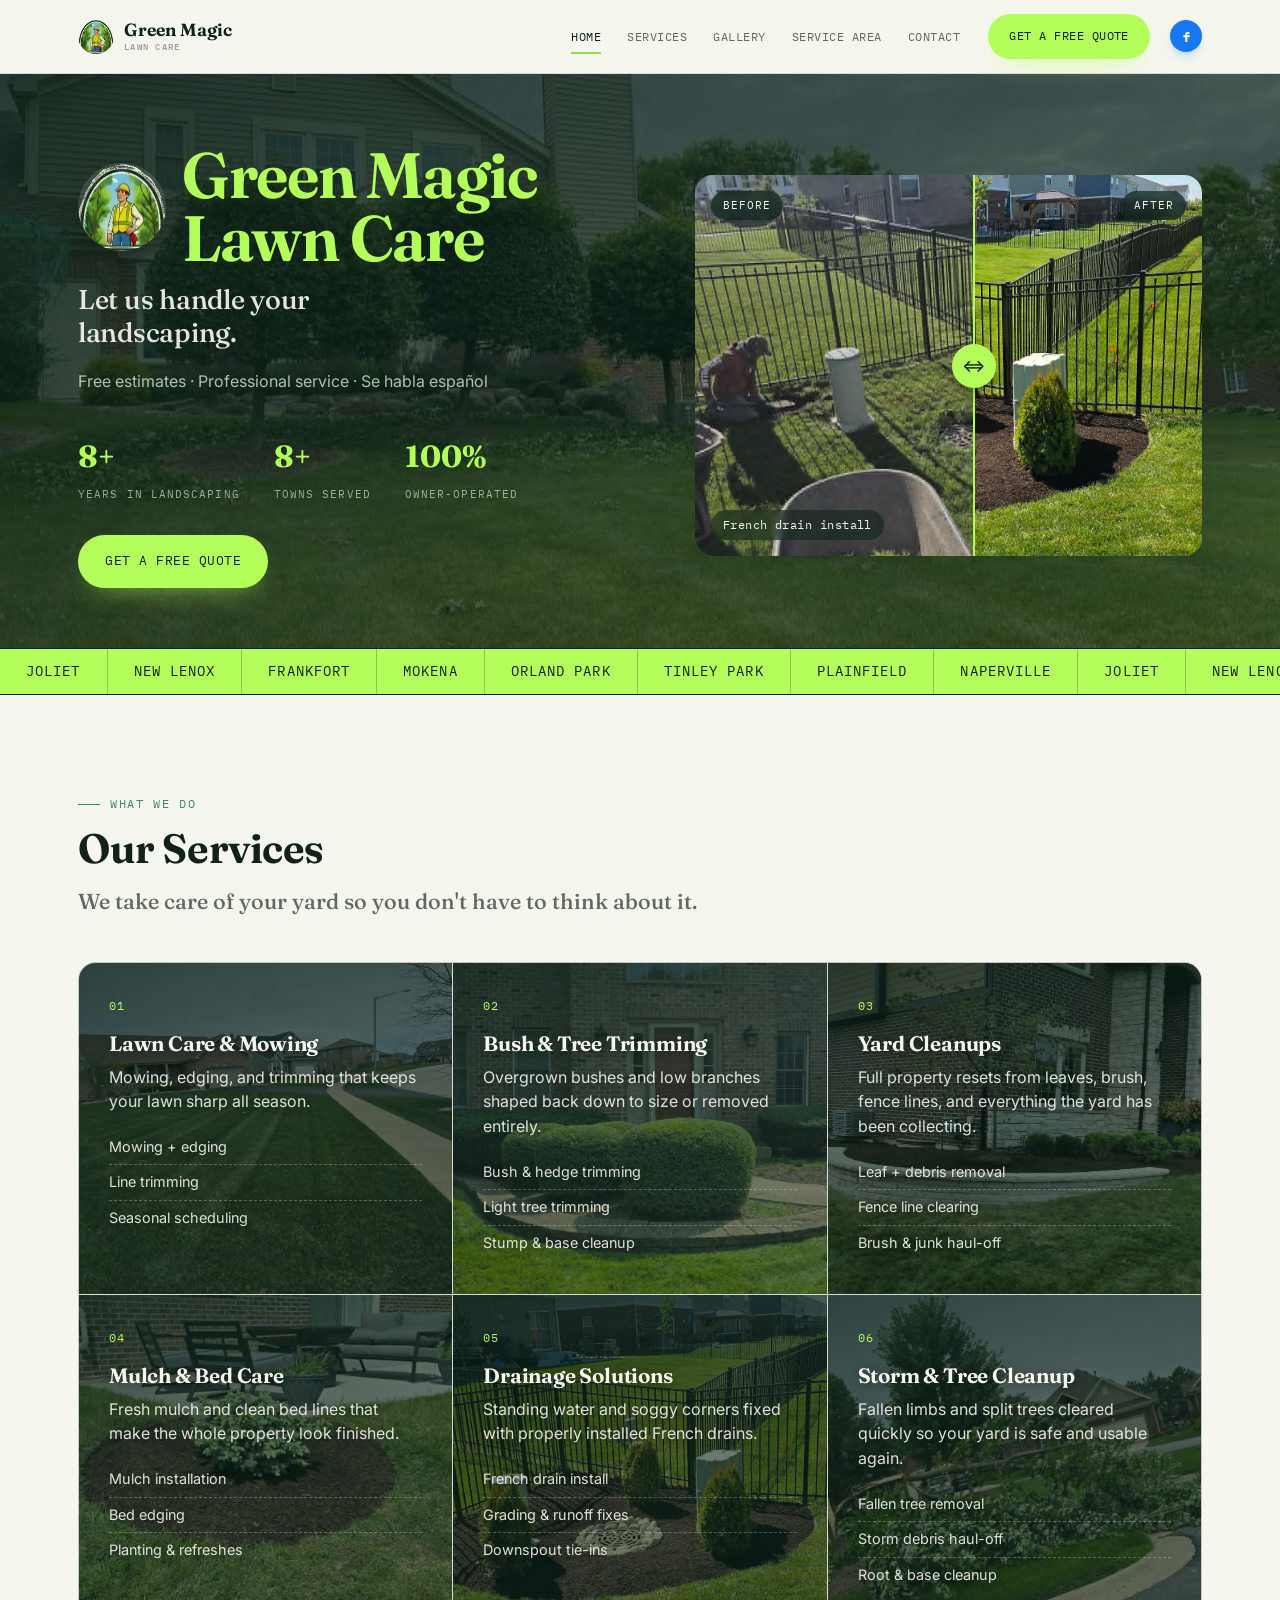
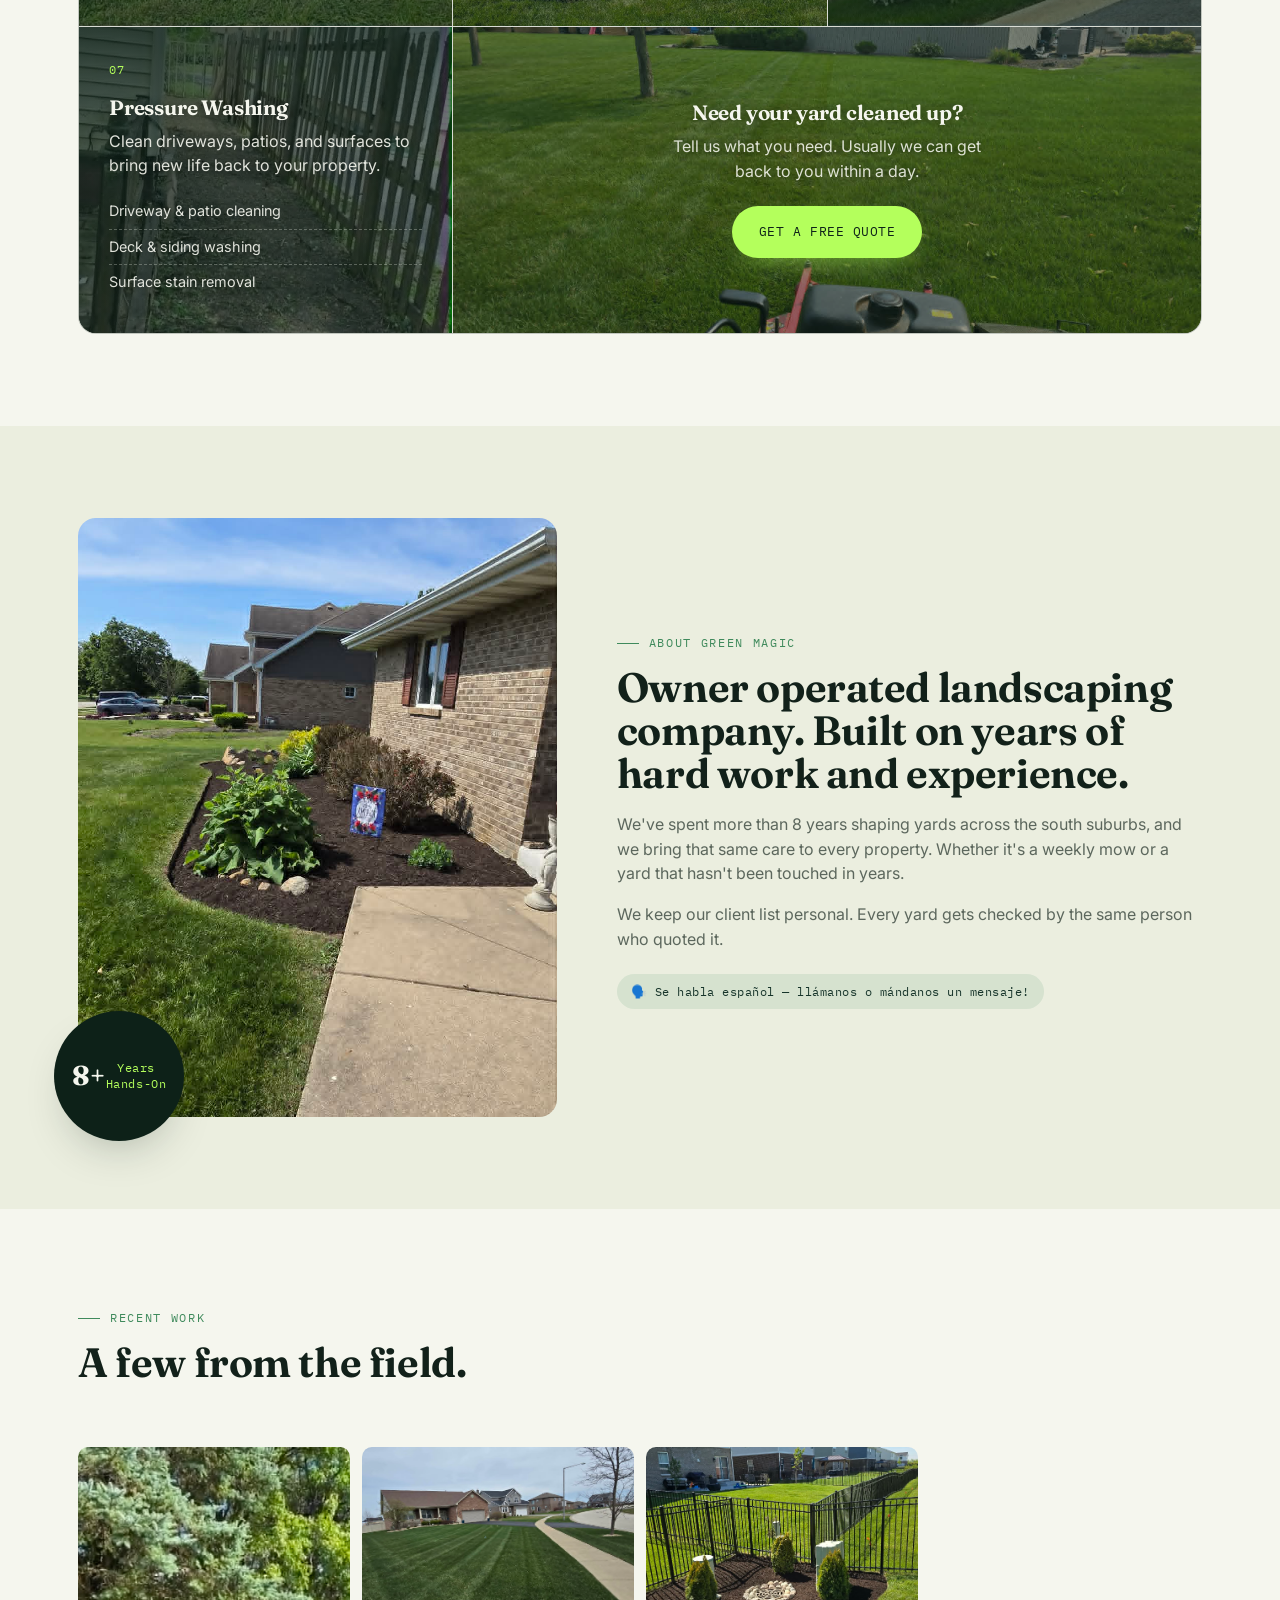
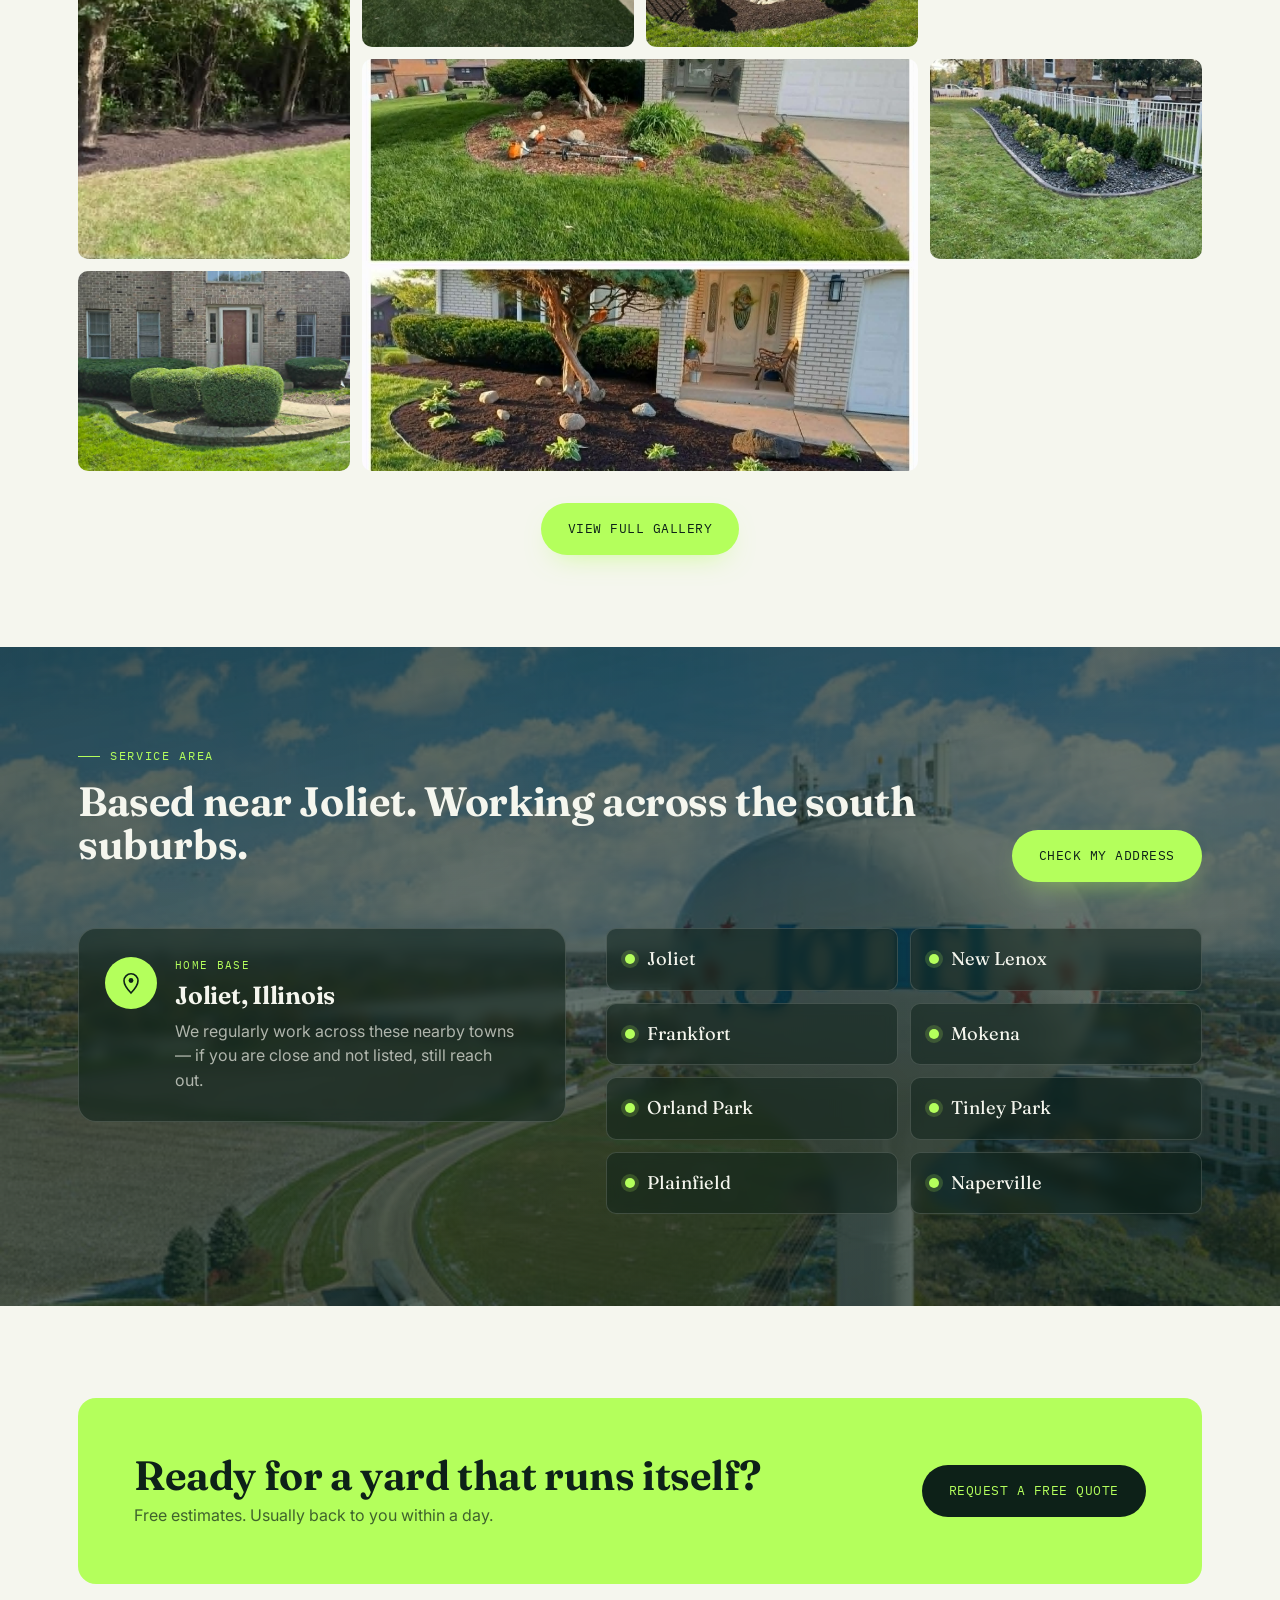
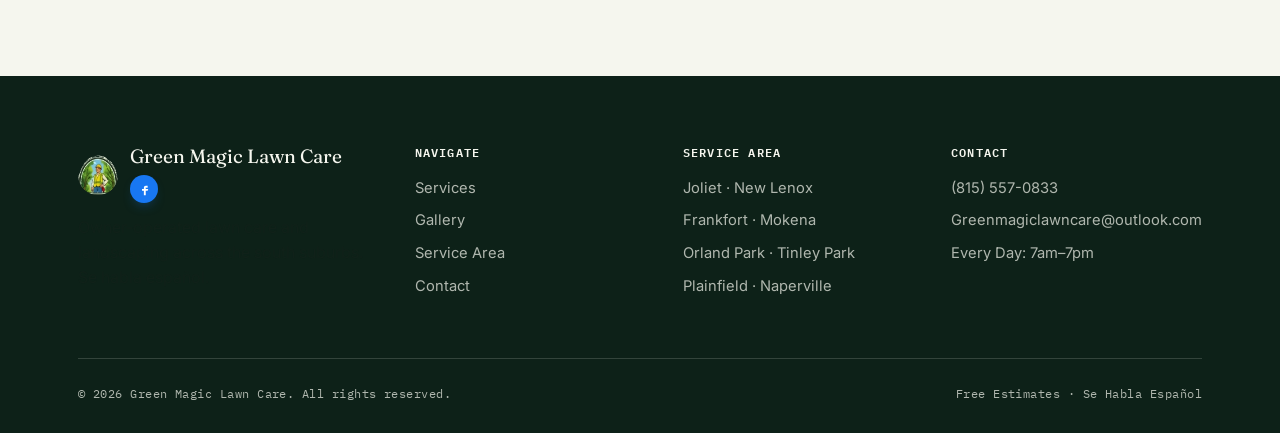
==== commit ef286a07: "added joliet pictures to make more local feeling. added fb link, changed email, added grayscale to b" ====
--- a/index.html
+++ b/index.html
@@ -8,7 +8,7 @@
 <link rel="icon" href="photos/green_magic_lawn_care_logo_transparent.png">
 <link rel="preconnect" href="https://fonts.googleapis.com">
 <link href="https://fonts.googleapis.com/css2?family=Fraunces:opsz,wght@9..144,500;9..144,600;9..144,650&family=Inter:wght@400;500;600&family=IBM+Plex+Mono:wght@500;600&display=swap" rel="stylesheet">
-<link rel="stylesheet" href="css/style.css">
+<link rel="stylesheet" href="css/style.css?v=2">
 </head>
 <body>
 
@@ -29,7 +29,7 @@
       <a href="contact.html" class="btn btn-primary nav-menu-cta">Get a Free Quote</a>
     </div>
     <div class="nav-actions">
-      <a class="nav-social" href="https://www.facebook.com/" target="_blank" rel="noopener noreferrer" aria-label="Facebook">
+      <a class="nav-social" href="https://www.facebook.com/profile.php?id=61593183484087" target="_blank" rel="noopener noreferrer" aria-label="Facebook">
         <svg viewBox="0 0 24 24" fill="currentColor" aria-hidden="true"><path d="M14 9h3V6h-3c-1.7 0-3 1.3-3 3v2H8v3h3v7h3v-7h3l1-3h-4V9c0-.6.4-1 1-1Z"/></svg>
       </a>
       <button class="nav-toggle" type="button" aria-label="Open menu" aria-expanded="false" aria-controls="nav-menu">
@@ -60,7 +60,7 @@
       </h1>
       <p class="hero-tagline">Free estimates · Professional service · Se habla español</p>
       <div class="hero-stats">
-        <div class="stat"><b>8–10</b><span>Years in Landscaping</span></div>
+        <div class="stat"><b>8+</b><span>Years in Landscaping</span></div>
         <div class="stat"><b>8+</b><span>Towns Served</span></div>
         <div class="stat"><b>100%</b><span>Owner-Operated</span></div>
       </div>
@@ -70,11 +70,11 @@
       <div class="ba-slider">
         <span class="ba-tag before">Before</span>
         <span class="ba-tag after">After</span>
-        <img class="ba-img" src="photos/overgrownafter2.jpg" alt="Cleared yard after Green Magic Lawn Care service">
-        <div class="ba-before-wrap"><img src="photos/overgrownbefore2.jpg" alt="Overgrown yard before service"></div>
+        <img class="ba-img" src="photos/bigdrainafter.jpg" alt="French drain installed by Green Magic Lawn Care">
+        <div class="ba-before-wrap"><img src="photos/bigdrainbefore.jpg" alt="Standing water before French drain"></div>
         <div class="ba-handle"></div>
         <input class="ba-range" type="range" min="0" max="100" value="55" aria-label="Drag to compare before and after">
-        <span class="ba-caption">Full yard overgrowth clearing</span>
+        <span class="ba-caption">French drain install</span>
       </div>
     </div>
   </div>
@@ -96,9 +96,9 @@
     <div class="section-head">
       <div>
         <div class="eyebrow">What We Do</div>
-        <h2>Yard work, handled properly.</h2>
-      </div>
-      <p>From weekly mowing to the jobs that have been put off for years — overgrowth, drainage, storm damage — we take care of it so you don't have to think about it.</p>
+        <h2>Our Services</h2>
+        <p class="section-lead">We take care of your yard so you don't have to think about it.</p>
+      </div>
     </div>
 
     <div class="services-grid">
@@ -106,21 +106,21 @@
         <img class="service-bg" src="photos/cleanlawn.jpg" alt="" aria-hidden="true">
         <span class="num">01</span>
         <h3>Lawn Care &amp; Mowing</h3>
-        <p>Weekly or bi-weekly mowing, edging, and trimming that keeps your lawn sharp all season.</p>
+        <p>Mowing, edging, and trimming that keeps your lawn sharp all season.</p>
         <ul><li>Mowing + edging</li><li>Line trimming</li><li>Seasonal scheduling</li></ul>
       </div>
       <div class="service-card has-photo">
         <img class="service-bg" src="photos/mediumbushafter.jpg" alt="" aria-hidden="true">
         <span class="num">02</span>
         <h3>Bush &amp; Tree Trimming</h3>
-        <p>Overgrown bushes and low branches shaped back down to size — or removed entirely.</p>
+        <p>Overgrown bushes and low branches shaped back down to size or removed entirely.</p>
         <ul><li>Bush &amp; hedge trimming</li><li>Light tree trimming</li><li>Stump &amp; base cleanup</li></ul>
       </div>
       <div class="service-card has-photo">
         <img class="service-bg" src="photos/overgrownafter2.jpg" alt="" aria-hidden="true">
         <span class="num">03</span>
         <h3>Yard Cleanups</h3>
-        <p>Full property resets — leaves, brush, fence lines, and everything the yard has been collecting.</p>
+        <p>Full property resets from leaves, brush, fence lines, and everything the yard has been collecting.</p>
         <ul><li>Leaf + debris removal</li><li>Fence line clearing</li><li>Brush &amp; junk haul-off</li></ul>
       </div>
       <div class="service-card has-photo">
@@ -154,8 +154,8 @@
       <div class="service-card service-fill">
         <img class="service-bg" src="photos/cleanlawn%20(5).jpg" alt="" aria-hidden="true">
         <div class="service-fill-copy">
-          <h3>Ready for a sharper yard?</h3>
-          <p>Tell us what you need — free estimates, usually back within a day.</p>
+          <h3>Need your yard cleaned up?</h3>
+          <p>Tell us what you need. Usually we can get back to you within a day.</p>
           <a href="contact.html" class="btn btn-primary">Get a Free Quote</a>
         </div>
       </div>
@@ -172,10 +172,10 @@
     </div>
     <div>
       <div class="eyebrow">About Green Magic</div>
-      <h2>Owner-operated, built on years of hands-on work.</h2>
-      <p>This is our first year taking on clients directly under Green Magic Lawn Care — but landscaping itself isn't new to us. We've spent 8 to 10 years shaping yards across the south suburbs, and we bring that same care to every property, whether it's a weekly mow or a yard that hasn't been touched in years.</p>
-      <p>We keep our client list personal on purpose — every yard gets checked by the same person who quoted it.</p>
-      <span class="lang-note">🗣️ Se habla español — llámanos o mándanos un mensaje</span>
+      <h2>Owner operated landscaping company. Built on years of hard work and experience.</h2>
+      <p>We've spent more than 8 years shaping yards across the south suburbs, and we bring that same care to every property. Whether it's a weekly mow or a yard that hasn't been touched in years.</p>
+      <p>We keep our client list personal. Every yard gets checked by the same person who quoted it.</p>
+      <span class="lang-note">🗣️ Se habla español — llámanos o mándanos un mensaje!</span>
     </div>
   </div>
 </section>
@@ -188,7 +188,6 @@
         <div class="eyebrow">Recent Work</div>
         <h2>A few from the field.</h2>
       </div>
-      <a href="gallery.html" class="btn btn-outline-dark">View Full Gallery</a>
     </div>
     <div class="gallery-grid">
       <a href="gallery.html" class="tall"><img src="photos/forestafter.jpg" alt="Cleared tree line"><span>Tree line clearing</span></a>
@@ -197,6 +196,9 @@
       <a href="gallery.html" class="wide"><img src="photos/frontlawncollage.jpg" alt="Front yard cleanup collage"><span>Front yard cleanup</span></a>
       <a href="gallery.html"><img src="photos/whitefenceafter.jpg" alt="Fence line cleared"><span>Fence line clearing</span></a>
       <a href="gallery.html"><img src="photos/mediumbushafter.jpg" alt="Trimmed bush"><span>Bush trimming</span></a>
+    </div>
+    <div class="gallery-cta">
+      <a href="gallery.html" class="btn btn-primary">View Full Gallery</a>
     </div>
   </div>
 </section>
@@ -262,7 +264,7 @@
           <img src="photos/green_magic_lawn_care_logo_transparent.png" alt="Green Magic Lawn Care logo">
           <div class="footer-brand-text">
             <span>Green Magic Lawn Care</span>
-            <a class="fb-badge" href="https://www.facebook.com/" target="_blank" rel="noopener noreferrer" aria-label="Facebook">
+            <a class="fb-badge" href="https://www.facebook.com/profile.php?id=61593183484087" target="_blank" rel="noopener noreferrer" aria-label="Facebook">
               <svg viewBox="0 0 24 24" fill="currentColor" aria-hidden="true"><path d="M14 9h3V6h-3c-1.7 0-3 1.3-3 3v2H8v3h3v7h3v-7h3l1-3h-4V9c0-.6.4-1 1-1Z"/></svg>
             </a>
           </div>
@@ -291,7 +293,7 @@
         <h4>Contact</h4>
         <ul>
           <li><a href="tel:+18155570833">(815) 557-0833</a></li>
-          <li><a href="mailto:info@greenmagiclawncare.com">info@greenmagiclawncare.com</a></li>
+          <li><a href="mailto:Greenmagiclawncare@outlook.com">Greenmagiclawncare@outlook.com</a></li>
           <li>Every Day: 7am–7pm</li>
         </ul>
       </div>
@@ -303,6 +305,6 @@
   </div>
 </footer>
 
-<script src="js/main.js"></script>
+<script src="js/main.js?v=2"></script>
 </body>
 </html>
--- a/css/style.css
+++ b/css/style.css
@@ -467,7 +467,22 @@
 .ba-slider .ba-before-wrap {
   position: absolute; inset: 0; width: 50%; overflow: hidden;
 }
-.ba-slider .ba-before-wrap img { width: var(--ba-img-w, 100%); max-width: none; height: 100%; object-fit: cover; }
+.ba-slider .ba-before-wrap::after {
+  content: "";
+  position: absolute;
+  inset: 0;
+  z-index: 1;
+  background: rgba(70, 74, 78, 0.18);
+  pointer-events: none;
+}
+.ba-slider .ba-before-wrap img {
+  width: var(--ba-img-w, 100%);
+  max-width: none;
+  height: 100%;
+  object-fit: cover;
+  -webkit-filter: grayscale(0.35) brightness(0.94);
+  filter: grayscale(0.35) brightness(0.94);
+}
 .ba-tag {
   position: absolute; top: 16px; z-index: 3;
   font-family: var(--mono); font-size: 0.66rem; letter-spacing: 0.1em; text-transform: uppercase;
@@ -544,6 +559,15 @@
   margin-bottom: 46px;
 }
 .section-head p { max-width: 46ch; margin: 0; }
+.section-lead {
+  font-family: var(--display);
+  font-size: clamp(1.15rem, 1.8vw, 1.35rem);
+  font-weight: 500;
+  line-height: 1.35;
+  color: var(--ink-soft);
+  max-width: 34ch;
+  margin: 12px 0 0;
+}
 .section-tight { padding-top: 48px; }
 
 .bg-forest { background: var(--forest-deep); color: var(--paper); }
@@ -769,6 +793,11 @@
 .gallery-grid .wide img {
   object-position: center center;
 }
+.gallery-cta {
+  display: flex;
+  justify-content: center;
+  margin-top: 32px;
+}
 
 @media (max-width: 900px) {
   .gallery-grid { grid-template-columns: repeat(2, 1fr); grid-auto-rows: 160px; }
@@ -778,23 +807,11 @@
 /* areas */
 .areas-section {
   background:
-    radial-gradient(ellipse 70% 55% at 12% 20%, rgba(180, 255, 92, 0.12), transparent 55%),
-    radial-gradient(ellipse 55% 45% at 88% 80%, rgba(63, 138, 92, 0.22), transparent 50%),
-    var(--forest-deep);
+    linear-gradient(165deg, rgba(13, 33, 24, 0.72) 0%, rgba(13, 33, 24, 0.62) 45%, rgba(13, 33, 24, 0.7) 100%),
+    url('../photos/joliet-il-2.jpg') center / cover no-repeat;
   color: var(--paper);
   position: relative;
   overflow: hidden;
-}
-.areas-section::before {
-  content: "";
-  position: absolute;
-  inset: 0;
-  background-image:
-    linear-gradient(rgba(245, 246, 238, 0.035) 1px, transparent 1px),
-    linear-gradient(90deg, rgba(245, 246, 238, 0.035) 1px, transparent 1px);
-  background-size: 48px 48px;
-  mask-image: radial-gradient(ellipse 80% 70% at 50% 50%, #000 35%, transparent 85%);
-  pointer-events: none;
 }
 .areas-section .eyebrow { color: var(--sprout); }
 .areas-section .eyebrow::before { background: var(--sprout); }
@@ -815,7 +832,8 @@
   padding: 28px 26px;
   border: 1px solid var(--line-on-dark);
   border-radius: var(--radius);
-  background: rgba(245, 246, 238, 0.04);
+  background: rgba(13, 33, 24, 0.55);
+  backdrop-filter: blur(6px);
 }
 .areas-hub-pin {
   width: 52px;
@@ -856,12 +874,13 @@
   padding: 16px 18px;
   border: 1px solid var(--line-on-dark);
   border-radius: var(--radius-sm);
-  background: rgba(245, 246, 238, 0.03);
+  background: rgba(13, 33, 24, 0.5);
+  backdrop-filter: blur(6px);
   transition: border-color 0.2s ease, background 0.2s ease, transform 0.2s ease;
 }
 .area-town:hover {
   border-color: rgba(180, 255, 92, 0.45);
-  background: rgba(180, 255, 92, 0.06);
+  background: rgba(13, 33, 24, 0.68);
   transform: translateY(-2px);
 }
 .area-pin {
@@ -1102,6 +1121,12 @@
   margin-bottom: 16px;
   border: 1px solid rgba(245, 246, 238, 0.08);
 }
+.contact-side .info-card--area {
+  background:
+    linear-gradient(165deg, rgba(13, 33, 24, 0.72) 0%, rgba(13, 33, 24, 0.62) 45%, rgba(13, 33, 24, 0.7) 100%),
+    url('../photos/joliet-il-2.jpg') center / cover no-repeat;
+  border-color: rgba(245, 246, 238, 0.14);
+}
 .contact-side .info-icon {
   width: 44px;
   height: 44px;
